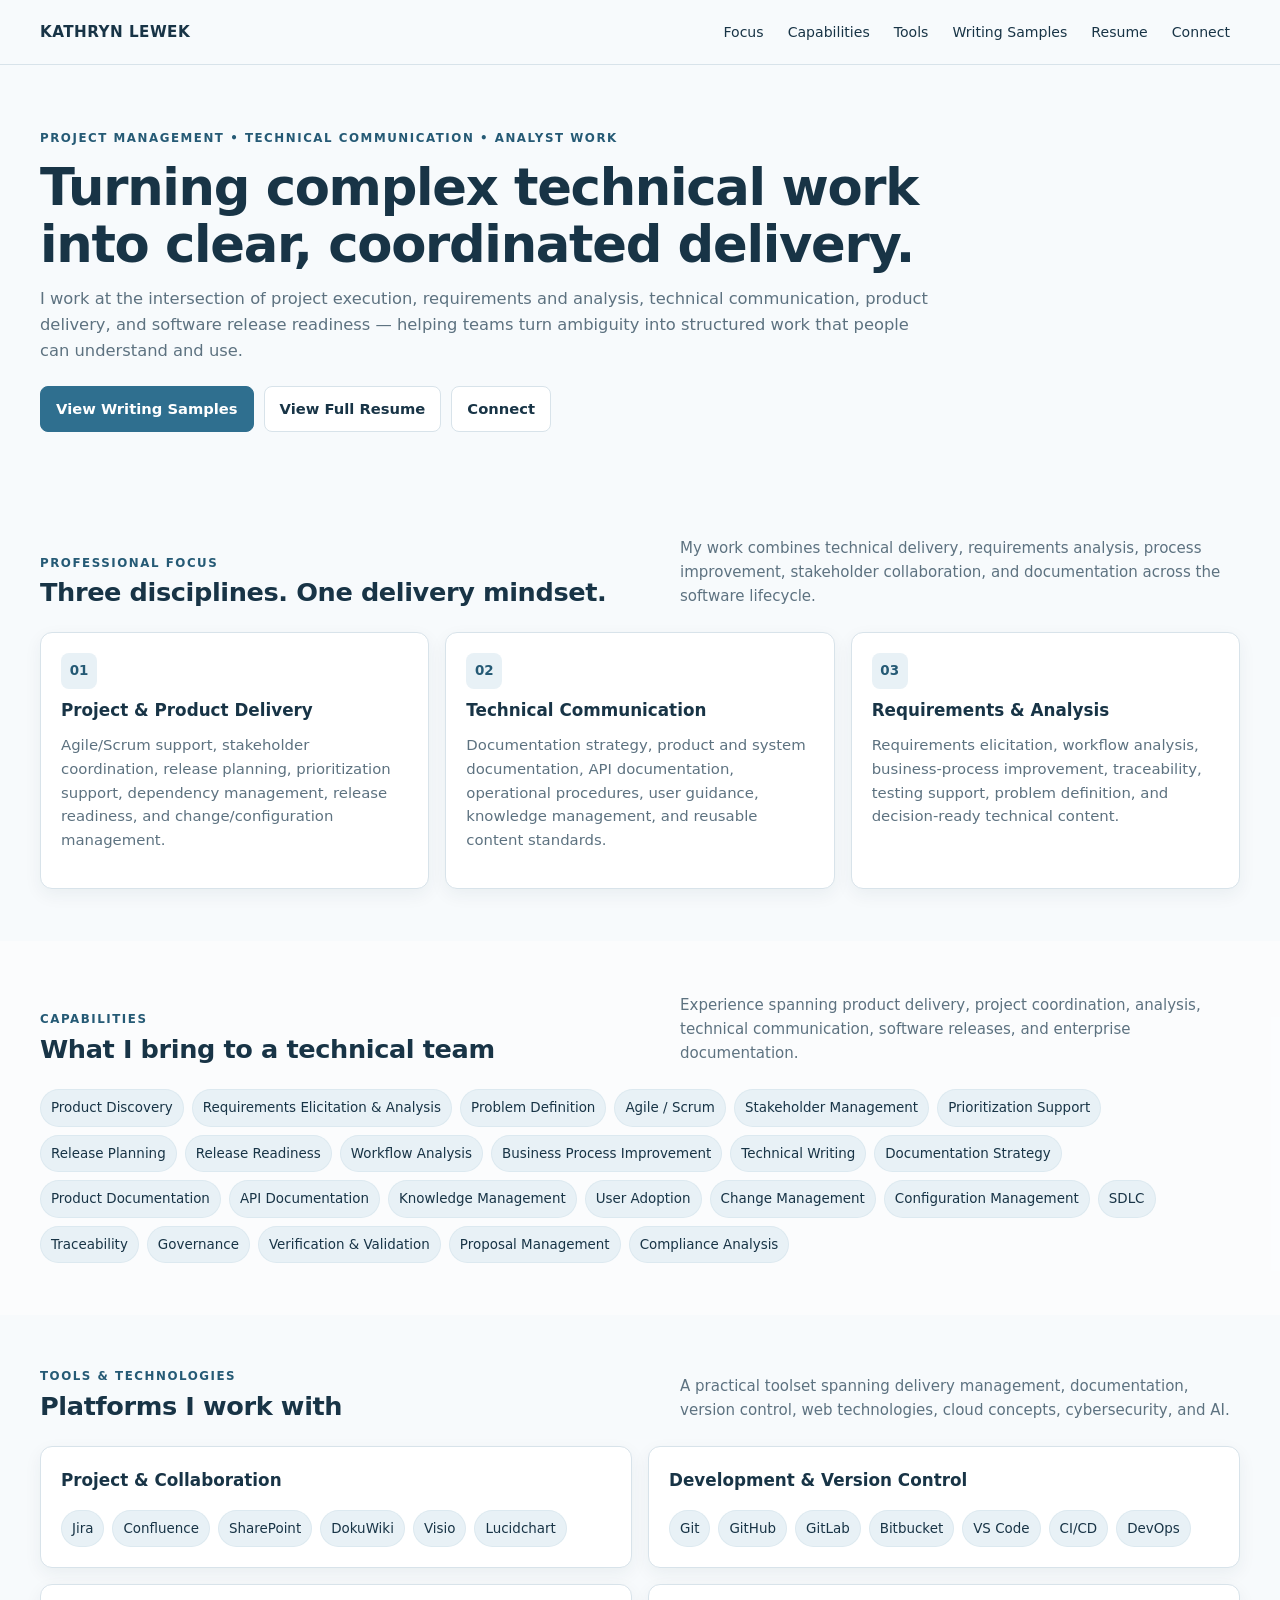
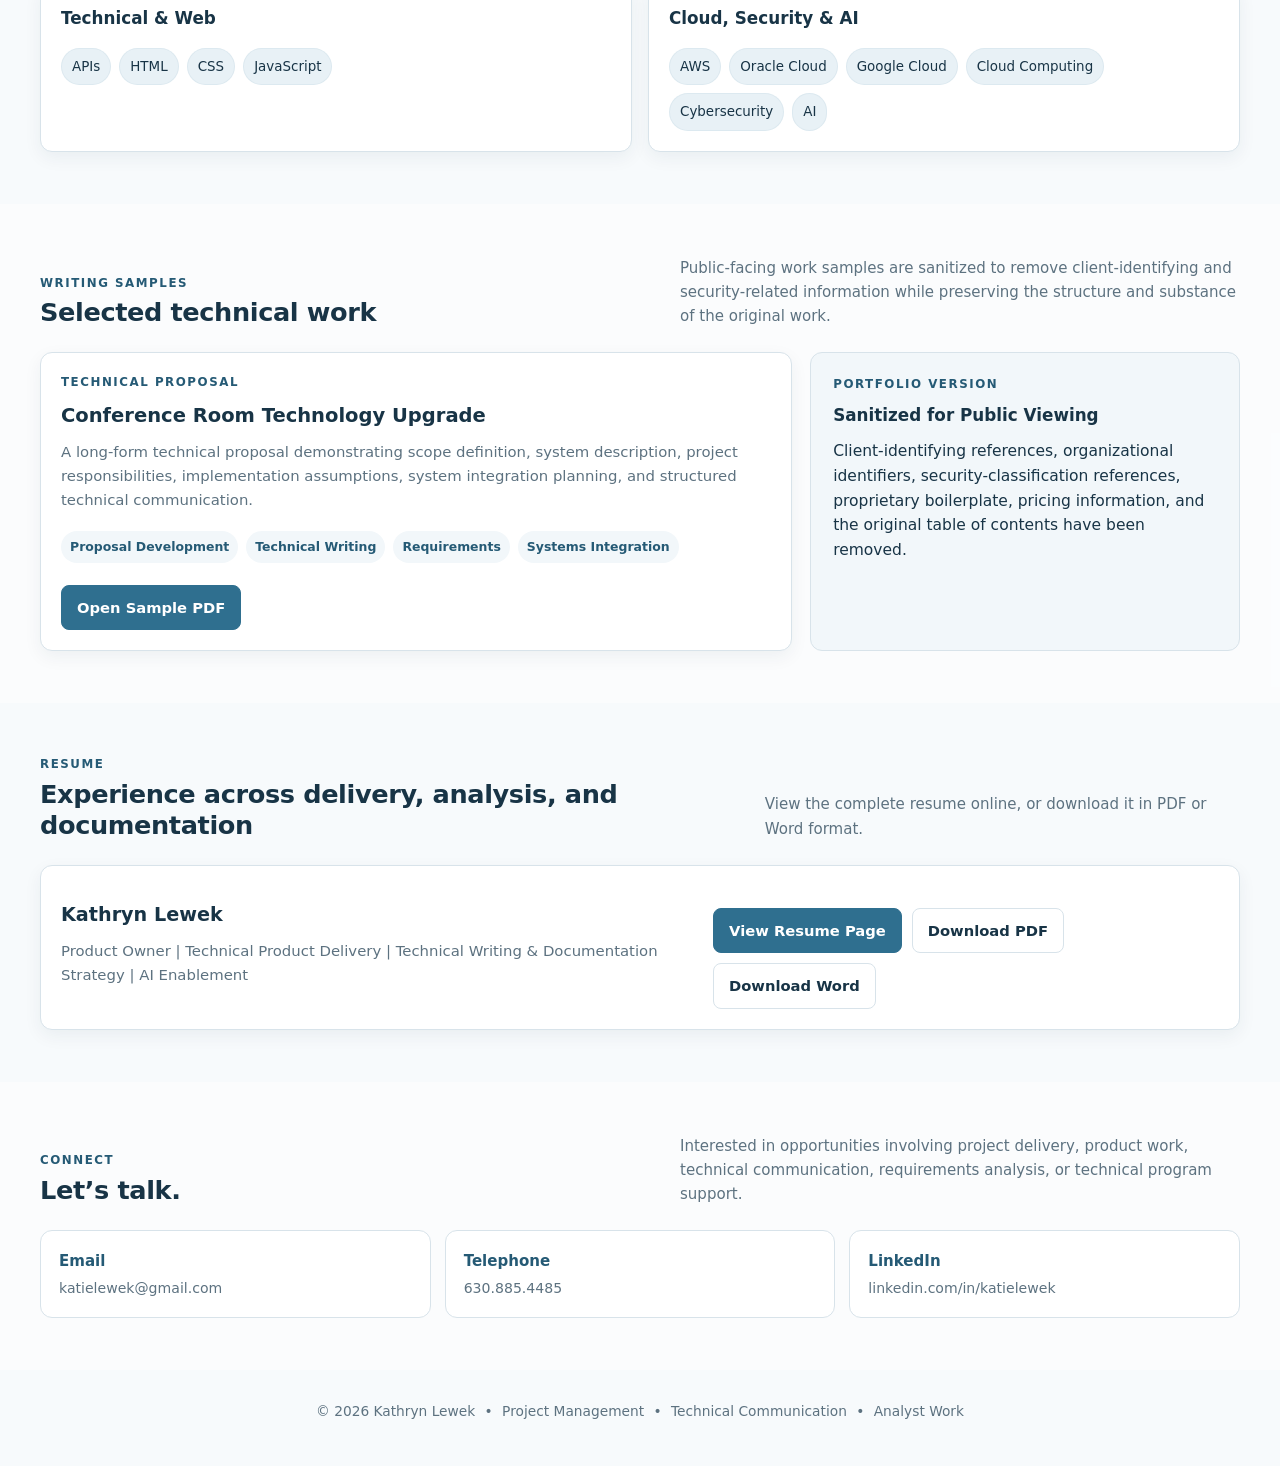
==== index.html @ 10374e80 "Update stylesheet link to include version query" ====
<!doctype html>
<html lang="en">

<head>
    <meta charset="utf-8">

    <meta name="viewport"
          content="width=device-width, initial-scale=1">

    <meta name="description"
          content="Kathryn Lewek portfolio - project management, technical communication, product delivery, and analyst work.">

    <title>Kathryn Lewek | Project Management + Technical Communication</title>

<link rel="stylesheet" href="styles.css?v=2">
</head>


<body>


<!-- =========================
     NAVIGATION
========================= -->

<nav class="nav">

    <div class="wrap navin">

        <a class="brand"
           href="index.html">
            KATHRYN LEWEK
        </a>


        <div class="links">

            <a href="#focus">
                Focus
            </a>

            <a href="#capabilities">
                Capabilities
            </a>

            <a href="#tools">
                Tools
            </a>

            <a href="#samples">
                Writing Samples
            </a>

            <a href="resume.html">
                Resume
            </a>

            <a href="#connect">
                Connect
            </a>

        </div>


        <a class="btn mobile"
           href="resume.html">
            Resume
        </a>

    </div>

</nav>



<!-- =========================
     HERO
========================= -->

<header class="hero">

    <div class="wrap">

        <div class="eyebrow">
            Project Management • Technical Communication • Analyst Work
        </div>


        <h1>
            Turning complex technical work into clear, coordinated delivery.
        </h1>


        <p class="lede">
            I work at the intersection of project execution,
            requirements and analysis, technical communication,
            product delivery, and software release readiness —
            helping teams turn ambiguity into structured work
            that people can understand and use.
        </p>


        <div class="actions">

            <a class="btn primary"
               href="#samples">
                View Writing Samples
            </a>

            <a class="btn"
               href="resume.html">
                View Full Resume
            </a>

            <a class="btn"
               href="#connect">
                Connect
            </a>

        </div>

    </div>

</header>



<main>


<!-- =========================
     PROFESSIONAL FOCUS
========================= -->

<section id="focus">

    <div class="wrap">

        <div class="sectionhead">

            <div>

                <div class="eyebrow">
                    Professional Focus
                </div>

                <h2>
                    Three disciplines. One delivery mindset.
                </h2>

            </div>


            <p>
                My work combines technical delivery,
                requirements analysis, process improvement,
                stakeholder collaboration, and documentation
                across the software lifecycle.
            </p>

        </div>



        <div class="grid3">


            <article class="card">

                <div class="card-icon">
                    01
                </div>

                <h3>
                    Project & Product Delivery
                </h3>

                <p>
                    Agile/Scrum support, stakeholder coordination,
                    release planning, prioritization support,
                    dependency management, release readiness,
                    and change/configuration management.
                </p>

            </article>



            <article class="card">

                <div class="card-icon">
                    02
                </div>

                <h3>
                    Technical Communication
                </h3>

                <p>
                    Documentation strategy, product and system
                    documentation, API documentation, operational
                    procedures, user guidance, knowledge management,
                    and reusable content standards.
                </p>

            </article>



            <article class="card">

                <div class="card-icon">
                    03
                </div>

                <h3>
                    Requirements & Analysis
                </h3>

                <p>
                    Requirements elicitation, workflow analysis,
                    business-process improvement, traceability,
                    testing support, problem definition,
                    and decision-ready technical content.
                </p>

            </article>


        </div>

    </div>

</section>



<!-- =========================
     CAPABILITIES
========================= -->

<section id="capabilities">

    <div class="wrap">

        <div class="sectionhead">

            <div>

                <div class="eyebrow">
                    Capabilities
                </div>

                <h2>
                    What I bring to a technical team
                </h2>

            </div>


            <p>
                Experience spanning product delivery,
                project coordination, analysis,
                technical communication, software releases,
                and enterprise documentation.
            </p>

        </div>



        <div class="pillbox">

            <span class="pill">
                Product Discovery
            </span>

            <span class="pill">
                Requirements Elicitation & Analysis
            </span>

            <span class="pill">
                Problem Definition
            </span>

            <span class="pill">
                Agile / Scrum
            </span>

            <span class="pill">
                Stakeholder Management
            </span>

            <span class="pill">
                Prioritization Support
            </span>

            <span class="pill">
                Release Planning
            </span>

            <span class="pill">
                Release Readiness
            </span>

            <span class="pill">
                Workflow Analysis
            </span>

            <span class="pill">
                Business Process Improvement
            </span>

            <span class="pill">
                Technical Writing
            </span>

            <span class="pill">
                Documentation Strategy
            </span>

            <span class="pill">
                Product Documentation
            </span>

            <span class="pill">
                API Documentation
            </span>

            <span class="pill">
                Knowledge Management
            </span>

            <span class="pill">
                User Adoption
            </span>

            <span class="pill">
                Change Management
            </span>

            <span class="pill">
                Configuration Management
            </span>

            <span class="pill">
                SDLC
            </span>

            <span class="pill">
                Traceability
            </span>

            <span class="pill">
                Governance
            </span>

            <span class="pill">
                Verification & Validation
            </span>

            <span class="pill">
                Proposal Management
            </span>

            <span class="pill">
                Compliance Analysis
            </span>

        </div>

    </div>

</section>



<!-- =========================
     TOOLS
========================= -->

<section id="tools">

    <div class="wrap">

        <div class="sectionhead">

            <div>

                <div class="eyebrow">
                    Tools & Technologies
                </div>

                <h2>
                    Platforms I work with
                </h2>

            </div>


            <p>
                A practical toolset spanning delivery management,
                documentation, version control, web technologies,
                cloud concepts, cybersecurity, and AI.
            </p>

        </div>



        <div class="tool-groups">


            <div class="tool-group card">

                <h3>
                    Project & Collaboration
                </h3>

                <div class="pillbox">

                    <span class="pill">Jira</span>
                    <span class="pill">Confluence</span>
                    <span class="pill">SharePoint</span>
                    <span class="pill">DokuWiki</span>
                    <span class="pill">Visio</span>
                    <span class="pill">Lucidchart</span>

                </div>

            </div>



            <div class="tool-group card">

                <h3>
                    Development & Version Control
                </h3>

                <div class="pillbox">

                    <span class="pill">Git</span>
                    <span class="pill">GitHub</span>
                    <span class="pill">GitLab</span>
                    <span class="pill">Bitbucket</span>
                    <span class="pill">VS Code</span>
                    <span class="pill">CI/CD</span>
                    <span class="pill">DevOps</span>

                </div>

            </div>



            <div class="tool-group card">

                <h3>
                    Technical & Web
                </h3>

                <div class="pillbox">

                    <span class="pill">APIs</span>
                    <span class="pill">HTML</span>
                    <span class="pill">CSS</span>
                    <span class="pill">JavaScript</span>

                </div>

            </div>



            <div class="tool-group card">

                <h3>
                    Cloud, Security & AI
                </h3>

                <div class="pillbox">

                    <span class="pill">AWS</span>
                    <span class="pill">Oracle Cloud</span>
                    <span class="pill">Google Cloud</span>
                    <span class="pill">Cloud Computing</span>
                    <span class="pill">Cybersecurity</span>
                    <span class="pill">AI</span>

                </div>

            </div>


        </div>

    </div>

</section>



<!-- =========================
     WRITING SAMPLES
========================= -->

<section id="samples">

    <div class="wrap">

        <div class="sectionhead">

            <div>

                <div class="eyebrow">
                    Writing Samples
                </div>

                <h2>
                    Selected technical work
                </h2>

            </div>


            <p>
                Public-facing work samples are sanitized to remove
                client-identifying and security-related information
                while preserving the structure and substance
                of the original work.
            </p>

        </div>



        <div class="sample">


            <article class="card sample-card">

                <div class="eyebrow">
                    Technical Proposal
                </div>


                <h3>
                    Conference Room Technology Upgrade
                </h3>


                <p>
                    A long-form technical proposal demonstrating
                    scope definition, system description,
                    project responsibilities, implementation assumptions,
                    system integration planning,
                    and structured technical communication.
                </p>


                <div class="sample-tags">

                    <span>
                        Proposal Development
                    </span>

                    <span>
                        Technical Writing
                    </span>

                    <span>
                        Requirements
                    </span>

                    <span>
                        Systems Integration
                    </span>

                </div>


                <div class="actions">

                    <a class="btn primary"
                       href="downloads/Sanitized_Technical_Proposal_Writing_Sample.pdf"
                       target="_blank"
                       rel="noopener">

                        Open Sample PDF

                    </a>

                </div>

            </article>



            <aside class="meta">

                <div class="eyebrow">
                    Portfolio Version
                </div>


                <h3>
                    Sanitized for Public Viewing
                </h3>


                <p>
                    Client-identifying references,
                    organizational identifiers,
                    security-classification references,
                    proprietary boilerplate,
                    pricing information,
                    and the original table of contents
                    have been removed.
                </p>

            </aside>


        </div>

    </div>

</section>



<!-- =========================
     RESUME
========================= -->

<section id="resume">

    <div class="wrap">

        <div class="sectionhead">

            <div>

                <div class="eyebrow">
                    Resume
                </div>

                <h2>
                    Experience across delivery,
                    analysis, and documentation
                </h2>

            </div>


            <p>
                View the complete resume online,
                or download it in PDF or Word format.
            </p>

        </div>



        <div class="card resume-card">

            <div>

                <h3>
                    Kathryn Lewek
                </h3>


                <p class="resume-title">
                    Product Owner |
                    Technical Product Delivery |
                    Technical Writing & Documentation Strategy |
                    AI Enablement
                </p>

            </div>


            <div class="actions">

                <a class="btn primary"
                   href="resume.html">
                    View Resume Page
                </a>


                <a class="btn"
                   href="downloads/Kathryn_Lewek_Resume.pdf"
                   download>
                    Download PDF
                </a>


                <a class="btn"
                   href="downloads/Kathryn_Lewek_Resume.docx"
                   download>
                    Download Word
                </a>

            </div>

        </div>

    </div>

</section>



<!-- =========================
     CONNECT
========================= -->

<section id="connect">

    <div class="wrap">

        <div class="sectionhead">

            <div>

                <div class="eyebrow">
                    Connect
                </div>

                <h2>
                    Let’s talk.
                </h2>

            </div>


            <p>
                Interested in opportunities involving
                project delivery, product work,
                technical communication,
                requirements analysis,
                or technical program support.
            </p>

        </div>



        <div class="contactgrid">


            <a class="contact"
               href="mailto:katielewek@gmail.com">

                <strong>
                    Email
                </strong>

                <span>
                    katielewek@gmail.com
                </span>

            </a>



            <a class="contact"
               href="tel:+16308854485">

                <strong>
                    Telephone
                </strong>

                <span>
                    630.885.4485
                </span>

            </a>



            <a class="contact"
               href="https://www.linkedin.com/in/katielewek"
               target="_blank"
               rel="noopener">

                <strong>
                    LinkedIn
                </strong>

                <span>
                    linkedin.com/in/katielewek
                </span>

            </a>


        </div>

    </div>

</section>


</main>



<!-- =========================
     FOOTER
========================= -->

<footer class="footer">

    <div class="wrap">

        © 2026 Kathryn Lewek
        <span class="footer-dot">•</span>
        Project Management
        <span class="footer-dot">•</span>
        Technical Communication
        <span class="footer-dot">•</span>
        Analyst Work

    </div>

</footer>


</body>
</html>
---- styles.css ----
:root {
    --ink: #183446;
    --muted: #5d7280;
    --paper: #f6f9fb;
    --card: #ffffff;

    --blue: #2f6f8f;
    --blue-dark: #255a75;
    --blue-light: #e8f1f6;
    --blue-soft: #f2f7fa;

    --line: #d8e3ea;
    --shadow: 0 6px 18px rgba(17, 47, 65, 0.06);
}

* {
    box-sizing: border-box;
}

html {
    scroll-behavior: smooth;
}

body {
    margin: 0;
    font-family:
        Inter,
        ui-sans-serif,
        system-ui,
        -apple-system,
        BlinkMacSystemFont,
        "Segoe UI",
        sans-serif;
    color: var(--ink);
    background: #f7fafc;
    line-height: 1.6;
    font-size: 0.97rem;
}

a {
    color: var(--blue);
}

p {
    margin-top: 0;
}

.wrap {
    width: min(1200px, calc(100% - 48px));
    margin: 0 auto;
}



/* NAV */

.nav {
    position: sticky;
    top: 0;
    z-index: 20;
    background: rgba(247, 250, 252, 0.96);
    backdrop-filter: blur(10px);
    border-bottom: 1px solid var(--line);
}

.navin {
    display: flex;
    align-items: center;
    justify-content: space-between;
    min-height: 64px;
    gap: 20px;
}

.brand {
    font-weight: 800;
    text-decoration: none;
    color: var(--ink);
    letter-spacing: 0.03em;
    font-size: 0.95rem;
}

.links {
    display: flex;
    align-items: center;
    gap: 4px;
    flex-wrap: wrap;
}

.links a {
    padding: 7px 10px;
    text-decoration: none;
    color: var(--ink);
    border-radius: 8px;
    font-size: 0.88rem;
    transition: background 0.2s ease, color 0.2s ease;
}

.links a:hover {
    background: var(--blue-light);
    color: var(--blue-dark);
}



/* HERO */

.hero {
    position: relative;
    overflow: hidden;
    padding: 64px 0 52px;
    background: #f7fafc;
}

.hero::before,
.hero::after {
    content: none;
}

.eyebrow {
    font-size: 0.74rem;
    text-transform: uppercase;
    letter-spacing: 0.13em;
    font-weight: 800;
    color: var(--blue-dark);
}

h1 {
    font-size: clamp(2.1rem, 4vw, 3.4rem);
    line-height: 1.1;
    letter-spacing: -0.025em;
    margin: 0.22em 0 0.28em;
    max-width: 1000px;
}

.lede {
    font-size: 1.02rem;
    max-width: 900px;
    color: var(--muted);
}



/* BUTTONS */

.actions {
    display: flex;
    gap: 10px;
    flex-wrap: wrap;
    margin-top: 22px;
}

.btn {
    display: inline-flex;
    align-items: center;
    justify-content: center;
    gap: 8px;
    padding: 10px 15px;
    border-radius: 8px;
    text-decoration: none;
    font-weight: 700;
    border: 1px solid var(--line);
    background: var(--card);
    color: var(--ink);
    font-size: 0.92rem;
    transition: transform 0.2s ease, box-shadow 0.2s ease, background 0.2s ease;
}

.btn.primary {
    background: var(--blue);
    color: white;
    border-color: var(--blue);
}

.btn.primary:hover {
    background: var(--blue-dark);
}

.btn:hover {
    transform: translateY(-1px);
    box-shadow: var(--shadow);
}



/* SECTIONS */

section {
    padding: 52px 0;
}

section:nth-of-type(even) {
    background: rgba(255, 255, 255, 0.55);
}

.sectionhead {
    display: flex;
    justify-content: space-between;
    align-items: flex-end;
    gap: 28px;
    margin-bottom: 24px;
}

.sectionhead h2 {
    font-size: clamp(1.45rem, 2vw, 1.95rem);
    line-height: 1.2;
    letter-spacing: -0.015em;
    margin: 5px 0 0;
}

.sectionhead p {
    margin: 0;
    color: var(--muted);
    max-width: 560px;
    font-size: 0.94rem;
}



/* CARDS */

.grid3 {
    display: grid;
    grid-template-columns: repeat(3, 1fr);
    gap: 16px;
}

.card {
    background: var(--card);
    border: 1px solid var(--line);
    border-radius: 12px;
    padding: 20px;
    box-shadow: var(--shadow);
}

.card h3 {
    margin: 8px 0 10px;
    font-size: 1.05rem;
}

.card p {
    color: var(--muted);
    font-size: 0.93rem;
}

.card-icon {
    width: 36px;
    height: 36px;
    display: flex;
    align-items: center;
    justify-content: center;
    border-radius: 8px;
    background: var(--blue-light);
    color: var(--blue-dark);
    font-weight: 800;
    font-size: 0.84rem;
}



/* PILLS */

.pillbox {
    display: flex;
    flex-wrap: wrap;
    gap: 8px;
}

.pill {
    padding: 7px 10px;
    border-radius: 999px;
    background: var(--blue-light);
    color: var(--ink);
    font-size: 0.84rem;
    border: 1px solid rgba(47, 111, 143, 0.06);
}



/* TOOL GROUPS */

.tool-groups {
    display: grid;
    grid-template-columns: repeat(2, 1fr);
    gap: 16px;
}

.tool-group h3 {
    margin-top: 0;
    margin-bottom: 16px;
}



/* WRITING SAMPLE */

.sample {
    display: grid;
    grid-template-columns: 1.4fr 0.8fr;
    gap: 18px;
    align-items: stretch;
}

.sample-card h3 {
    font-size: 1.22rem;
}

.sample-tags {
    display: flex;
    flex-wrap: wrap;
    gap: 8px;
    margin-top: 18px;
}

.sample-tags span {
    font-size: 0.78rem;
    font-weight: 700;
    padding: 6px 9px;
    border-radius: 999px;
    background: var(--blue-soft);
    color: var(--blue-dark);
}

.meta {
    background: var(--blue-soft);
    border: 1px solid var(--line);
    border-radius: 12px;
    padding: 22px;
}

.meta h3 {
    margin: 8px 0 10px;
    font-size: 1.05rem;
}



/* RESUME HOME SECTION */

.resume-card {
    display: flex;
    justify-content: space-between;
    align-items: center;
    gap: 24px;
}

.resume-card h3 {
    font-size: 1.2rem;
}

.resume-title {
    max-width: 650px;
    font-size: 0.93rem;
}



/* CONTACT */

.contactgrid {
    display: grid;
    grid-template-columns: repeat(3, 1fr);
    gap: 14px;
}

.contact {
    display: block;
    text-decoration: none;
    color: var(--ink);
    background: white;
    border: 1px solid var(--line);
    border-radius: 12px;
    padding: 18px;
    transition: transform 0.2s ease, box-shadow 0.2s ease, border 0.2s ease;
}

.contact:hover {
    transform: translateY(-1px);
    box-shadow: var(--shadow);
    border-color: #c8d8e2;
}

.contact strong {
    display: block;
    color: var(--blue-dark);
    margin-bottom: 4px;
    font-size: 0.94rem;
}

.contact span {
    display: block;
    color: var(--muted);
    font-size: 0.88rem;
}



/* RESUME PAGE */

.resume-page {
    padding: 52px 0;
}

.resume-preview {
    max-width: 920px;
    margin: auto;
    background: white;
    border: 1px solid var(--line);
    border-radius: 14px;
    padding: clamp(24px, 4vw, 42px);
    box-shadow: var(--shadow);
}

.resume-header {
    display: flex;
    justify-content: space-between;
    align-items: flex-start;
    gap: 28px;
    flex-wrap: wrap;
    padding-bottom: 22px;
    border-bottom: 1px solid var(--line);
}

.resume-name {
    font-size: clamp(2rem, 4vw, 2.8rem);
    margin: 0.12em 0;
}

.resume-headline {
    max-width: 700px;
    font-size: 0.94rem;
}

.resume-preview h2 {
    font-size: 1.2rem;
    color: var(--blue-dark);
    margin-top: 32px;
    padding-bottom: 7px;
    border-bottom: 2px solid var(--blue-light);
}

.role {
    padding: 18px 0;
    border-bottom: 1px solid var(--line);
}

.role:last-of-type {
    border-bottom: 0;
}

.role strong {
    display: block;
}

.role ul {
    margin: 10px 0 0;
    padding-left: 20px;
}

.role li {
    margin: 6px 0;
    font-size: 0.93rem;
}

.small {
    font-size: 0.88rem;
    color: var(--muted);
}

.topline {
    display: flex;
    justify-content: space-between;
    align-items: flex-start;
    gap: 18px;
}

.downloads {
    display: flex;
    gap: 9px;
    flex-wrap: wrap;
}

.resume-grid {
    display: grid;
    grid-template-columns: repeat(2, 1fr);
    gap: 14px;
}

.resume-item {
    background: var(--blue-soft);
    border-radius: 10px;
    padding: 14px;
}

.resume-item strong {
    display: block;
}

.resume-item span {
    color: var(--muted);
}

.education-item {
    display: flex;
    justify-content: space-between;
    gap: 18px;
}

.education-item strong {
    display: block;
}

.resume-bottom {
    display: flex;
    gap: 9px;
    flex-wrap: wrap;
    padding-top: 26px;
    margin-top: 30px;
    border-top: 1px solid var(--line);
}



/* FOOTER */

.footer {
    padding: 30px 0 44px;
    color: var(--muted);
    font-size: 0.86rem;
    text-align: center;
}

.footer-dot {
    padding: 0 5px;
}



/* MOBILE */

.mobile {
    display: none;
}

@media (max-width: 900px) {
    .grid3 {
        grid-template-columns: 1fr;
    }

    .tool-groups {
        grid-template-columns: 1fr;
    }

    .contactgrid {
        grid-template-columns: 1fr;
    }

    .sample {
        grid-template-columns: 1fr;
    }

    .resume-card {
        flex-direction: column;
        align-items: flex-start;
    }

    .resume-grid {
        grid-template-columns: 1fr;
    }
}

@media (max-width: 820px) {
    .links {
        display: none;
    }

    .mobile {
        display: inline-flex;
    }

    .hero {
        padding-top: 54px;
    }

    .sectionhead {
        align-items: flex-start;
        flex-direction: column;
    }

    .wrap {
        width: min(calc(100% - 28px), 1200px);
    }

    .topline {
        flex-direction: column;
        gap: 6px;
    }

    .education-item {
        flex-direction: column;
        gap: 3px;
    }
}

@media (max-width: 520px) {
    h1 {
        font-size: 2rem;
    }

    .hero {
        padding: 44px 0;
    }

    section {
        padding: 42px 0;
    }

    .card {
        padding: 18px;
    }

    .resume-preview {
        padding: 20px;
    }

    .btn {
        width: 100%;
    }

    .actions,
    .downloads,
    .resume-bottom {
        width: 100%;
    }
}
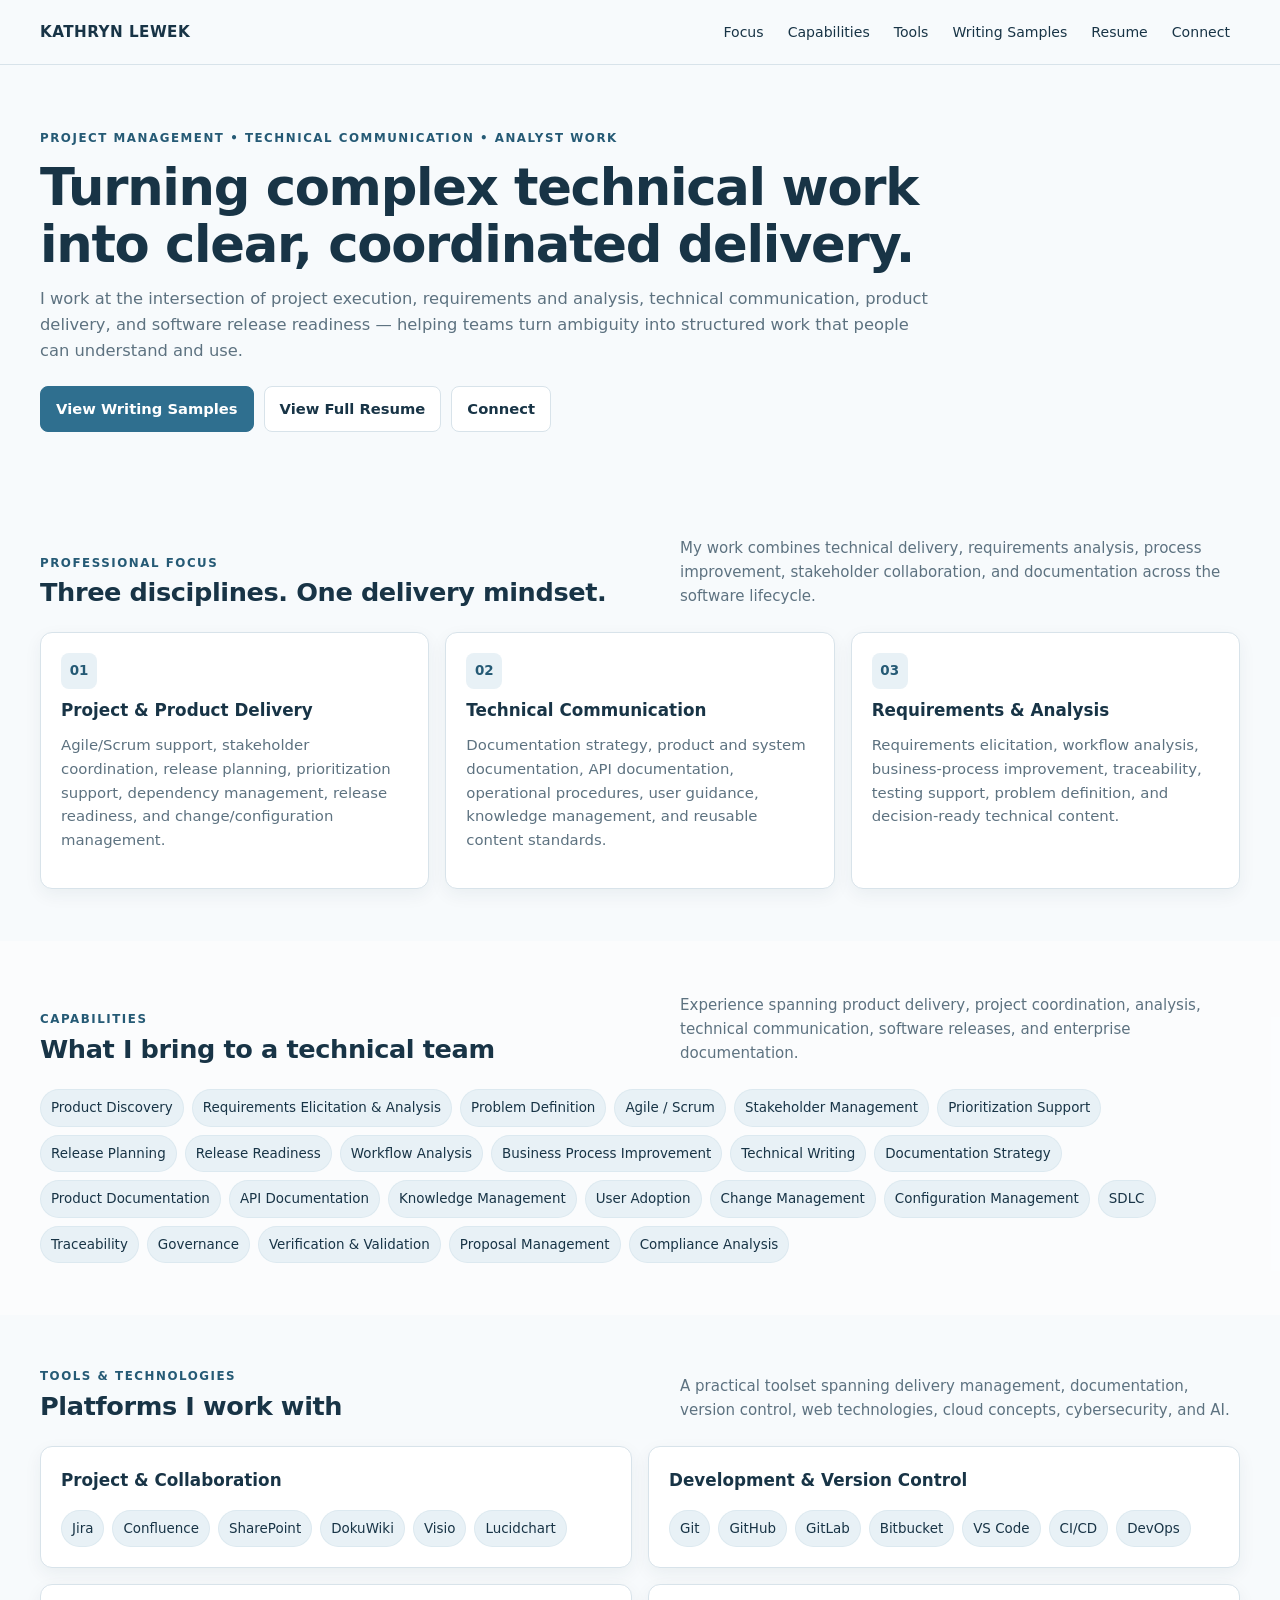
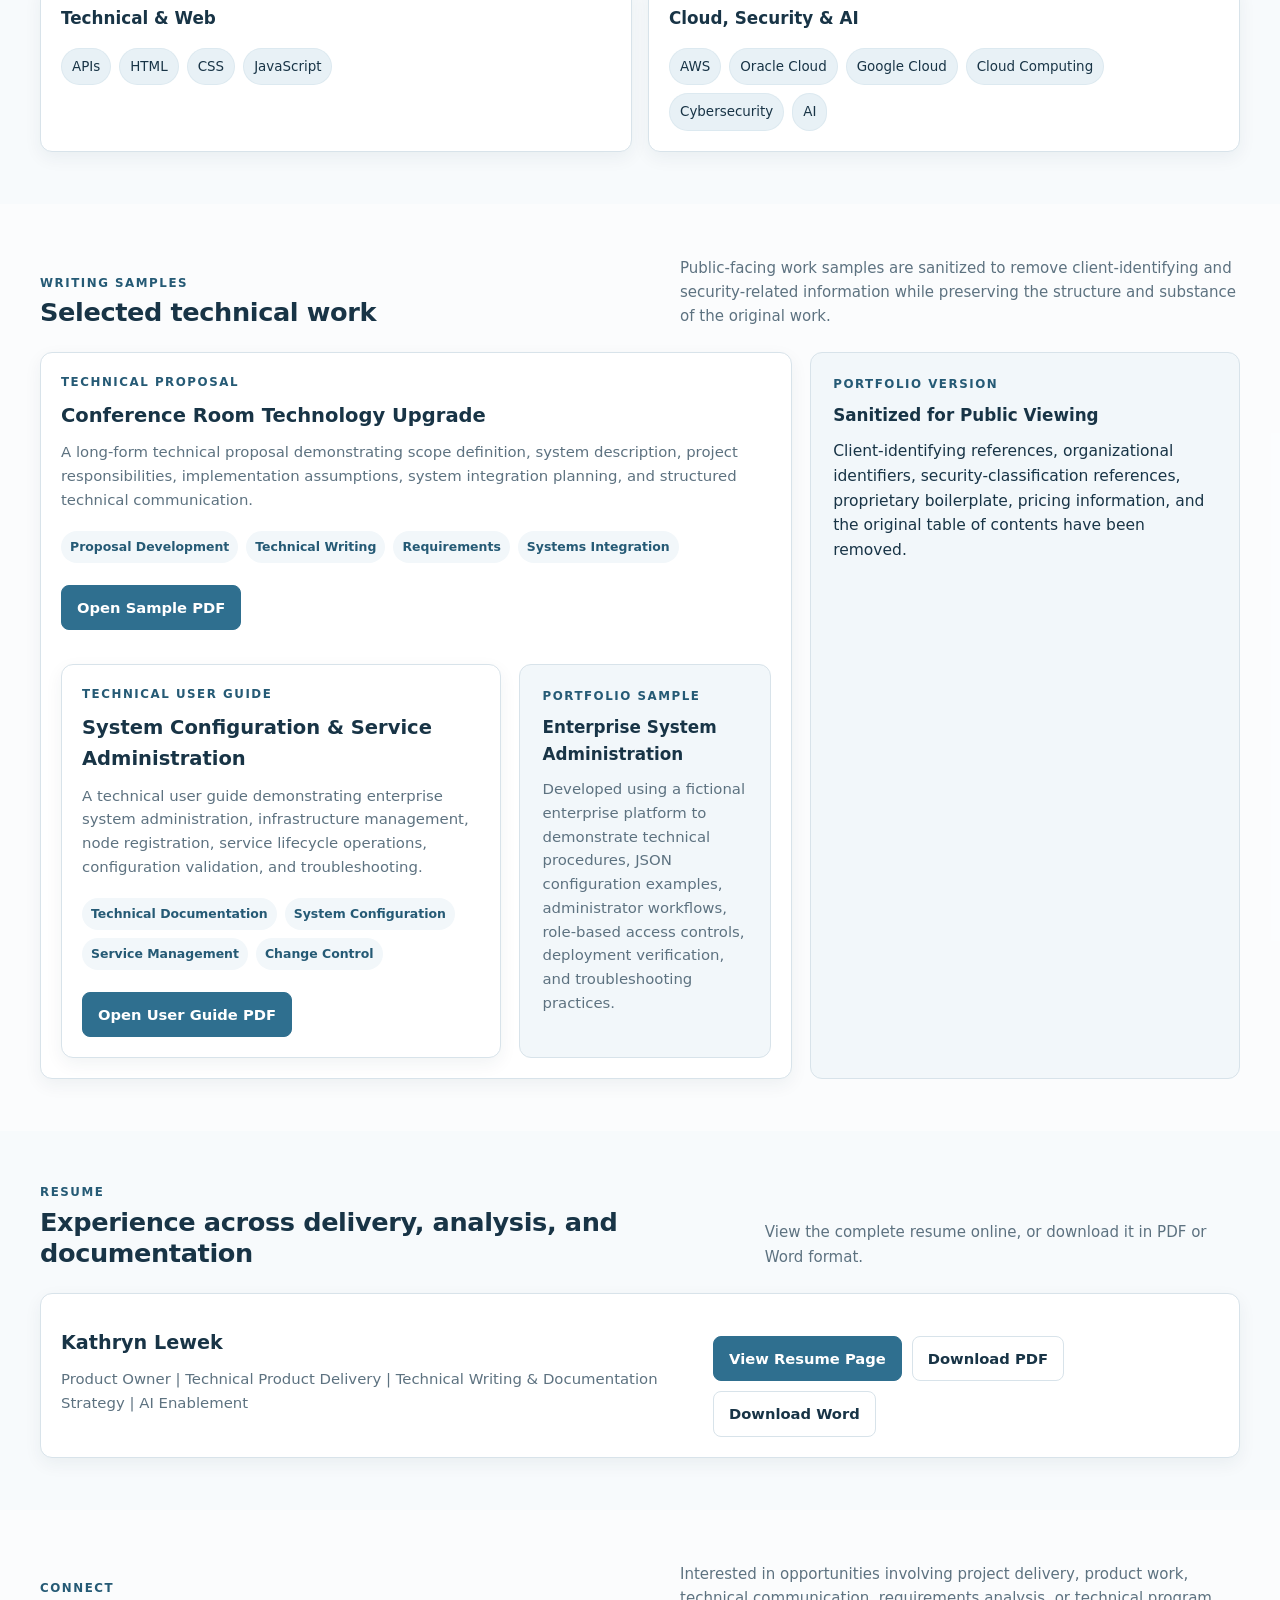
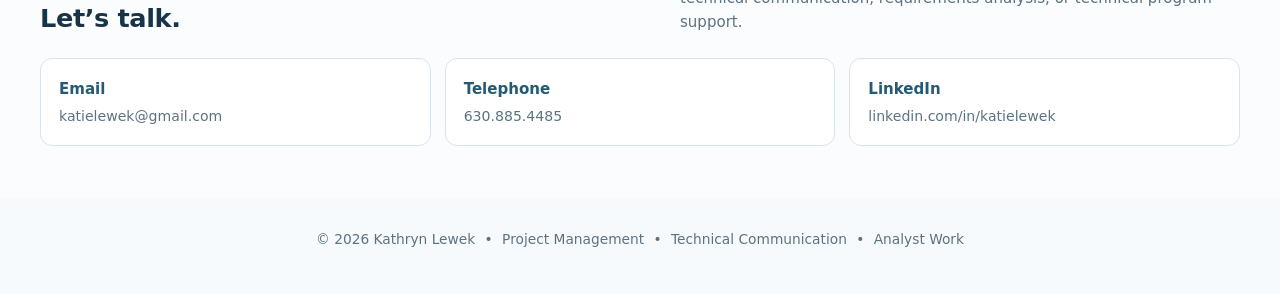
==== commit bbce18db: "Add technical user guide and portfolio sample sections Added a technical user guide section with det" ====
--- a/index.html
+++ b/index.html
@@ -583,15 +583,76 @@
                 <div class="actions">
 
                     <a class="btn primary"
-                       href="downloads/Sanitized_Technical_Proposal_Writing_Sample.pdf"
-                       target="_blank"
-                       rel="noopener">
-
-                        Open Sample PDF
-
-                    </a>
-
-                </div>
+   href="downloads/Technical_Proposal_Writing_Sample.pdf"
+   target="_blank"
+   rel="noopener">
+    Open Sample PDF
+</a>
+
+                
+<!-- SYSTEM CONFIGURATION USER GUIDE -->
+
+<div class="sample" style="margin-top: 24px;">
+
+    <article class="card sample-card">
+
+        <div class="eyebrow">
+            Technical User Guide
+        </div>
+
+        <h3>
+            System Configuration &amp; Service Administration
+        </h3>
+
+        <p>
+            A technical user guide demonstrating enterprise
+            system administration, infrastructure management,
+            node registration, service lifecycle operations,
+            configuration validation, and troubleshooting.
+        </p>
+
+        <div class="sample-tags">
+            <span>Technical Documentation</span>
+            <span>System Configuration</span>
+            <span>Service Management</span>
+            <span>Change Control</span>
+        </div>
+
+        <div class="actions">
+
+            <a class="btn primary"
+               href="downloads/System_Configuration_Technical_User_Guide.pdf"
+               target="_blank"
+               rel="noopener">
+                Open User Guide PDF
+            </a>
+
+        </div>
+
+    </article>
+
+    <aside class="meta">
+
+        <div class="eyebrow">
+            Portfolio Sample
+        </div>
+
+        <h3>
+            Enterprise System Administration
+        </h3>
+
+        <p>
+            Developed using a fictional enterprise platform
+            to demonstrate technical procedures, JSON
+            configuration examples, administrator workflows,
+            role-based access controls, deployment
+            verification, and troubleshooting practices.
+        </p>
+
+    </aside>
+
+</div>
+</div>
 
             </article>
 
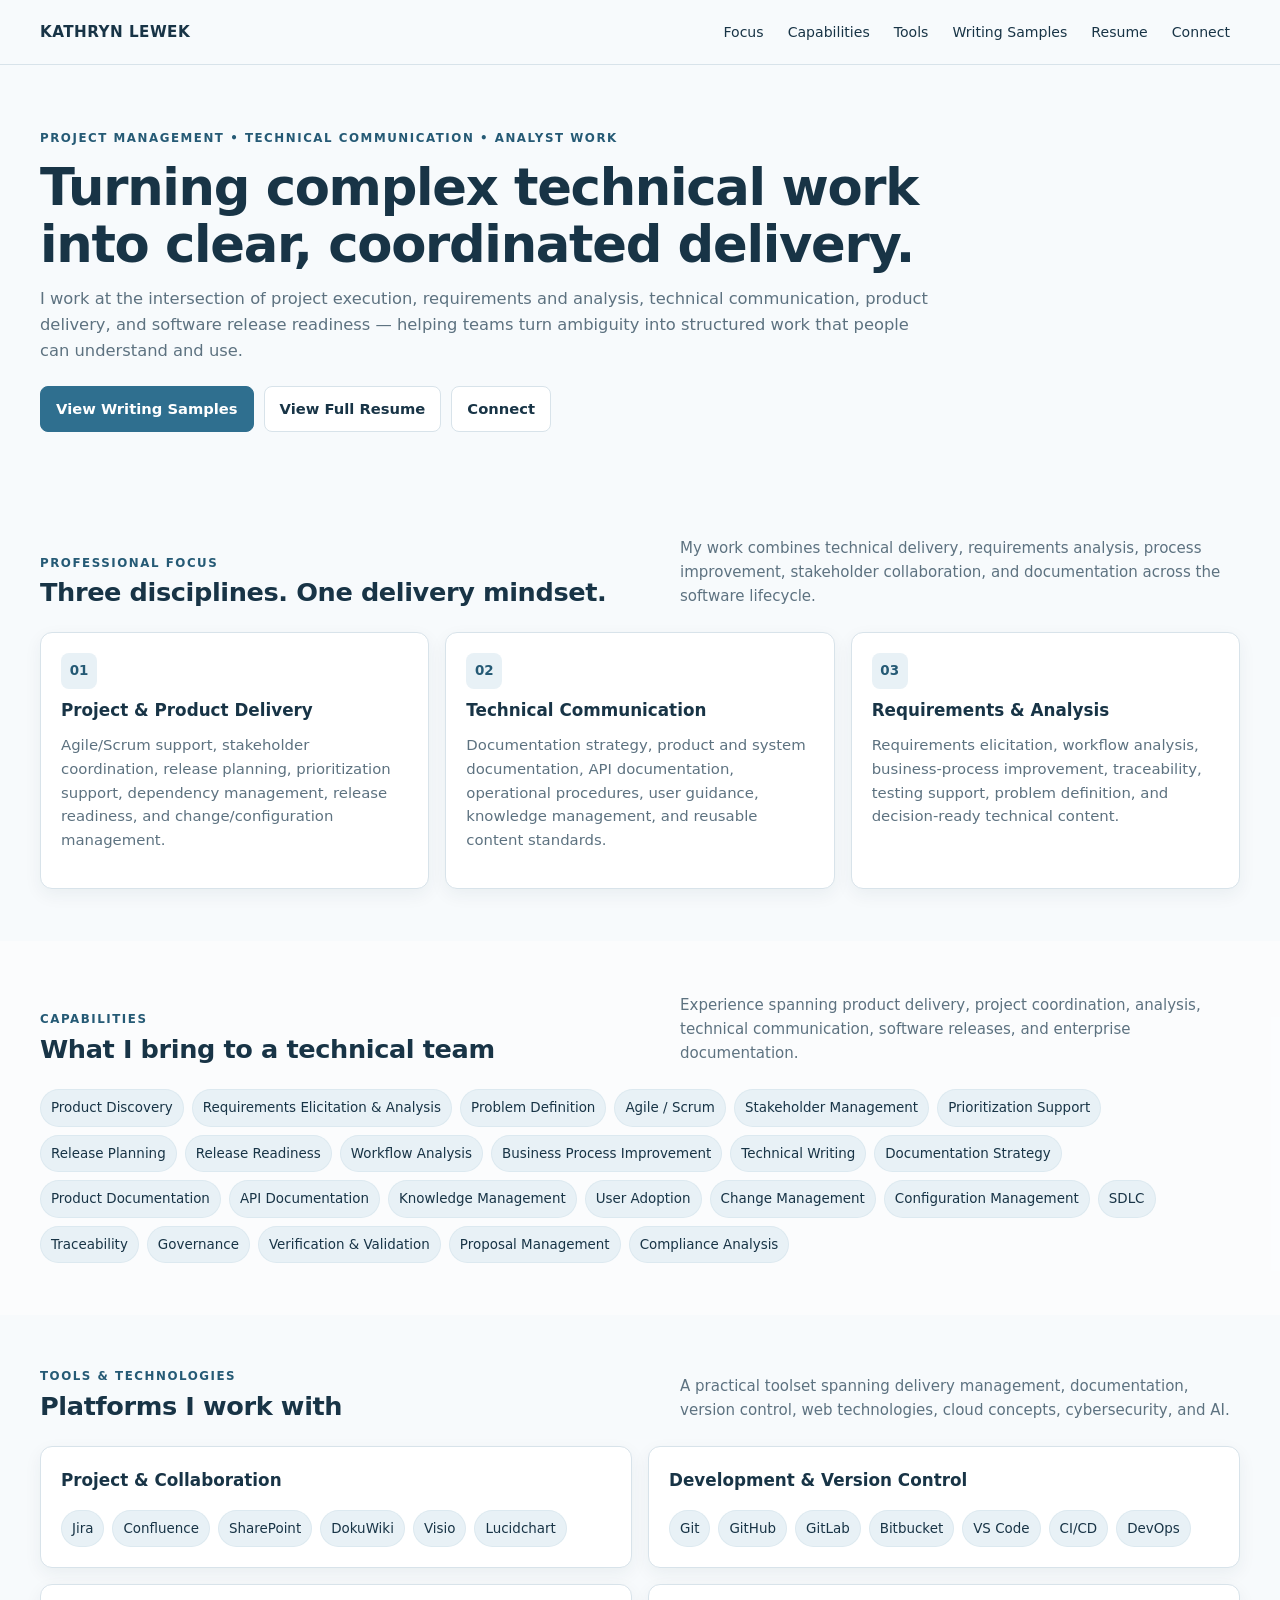
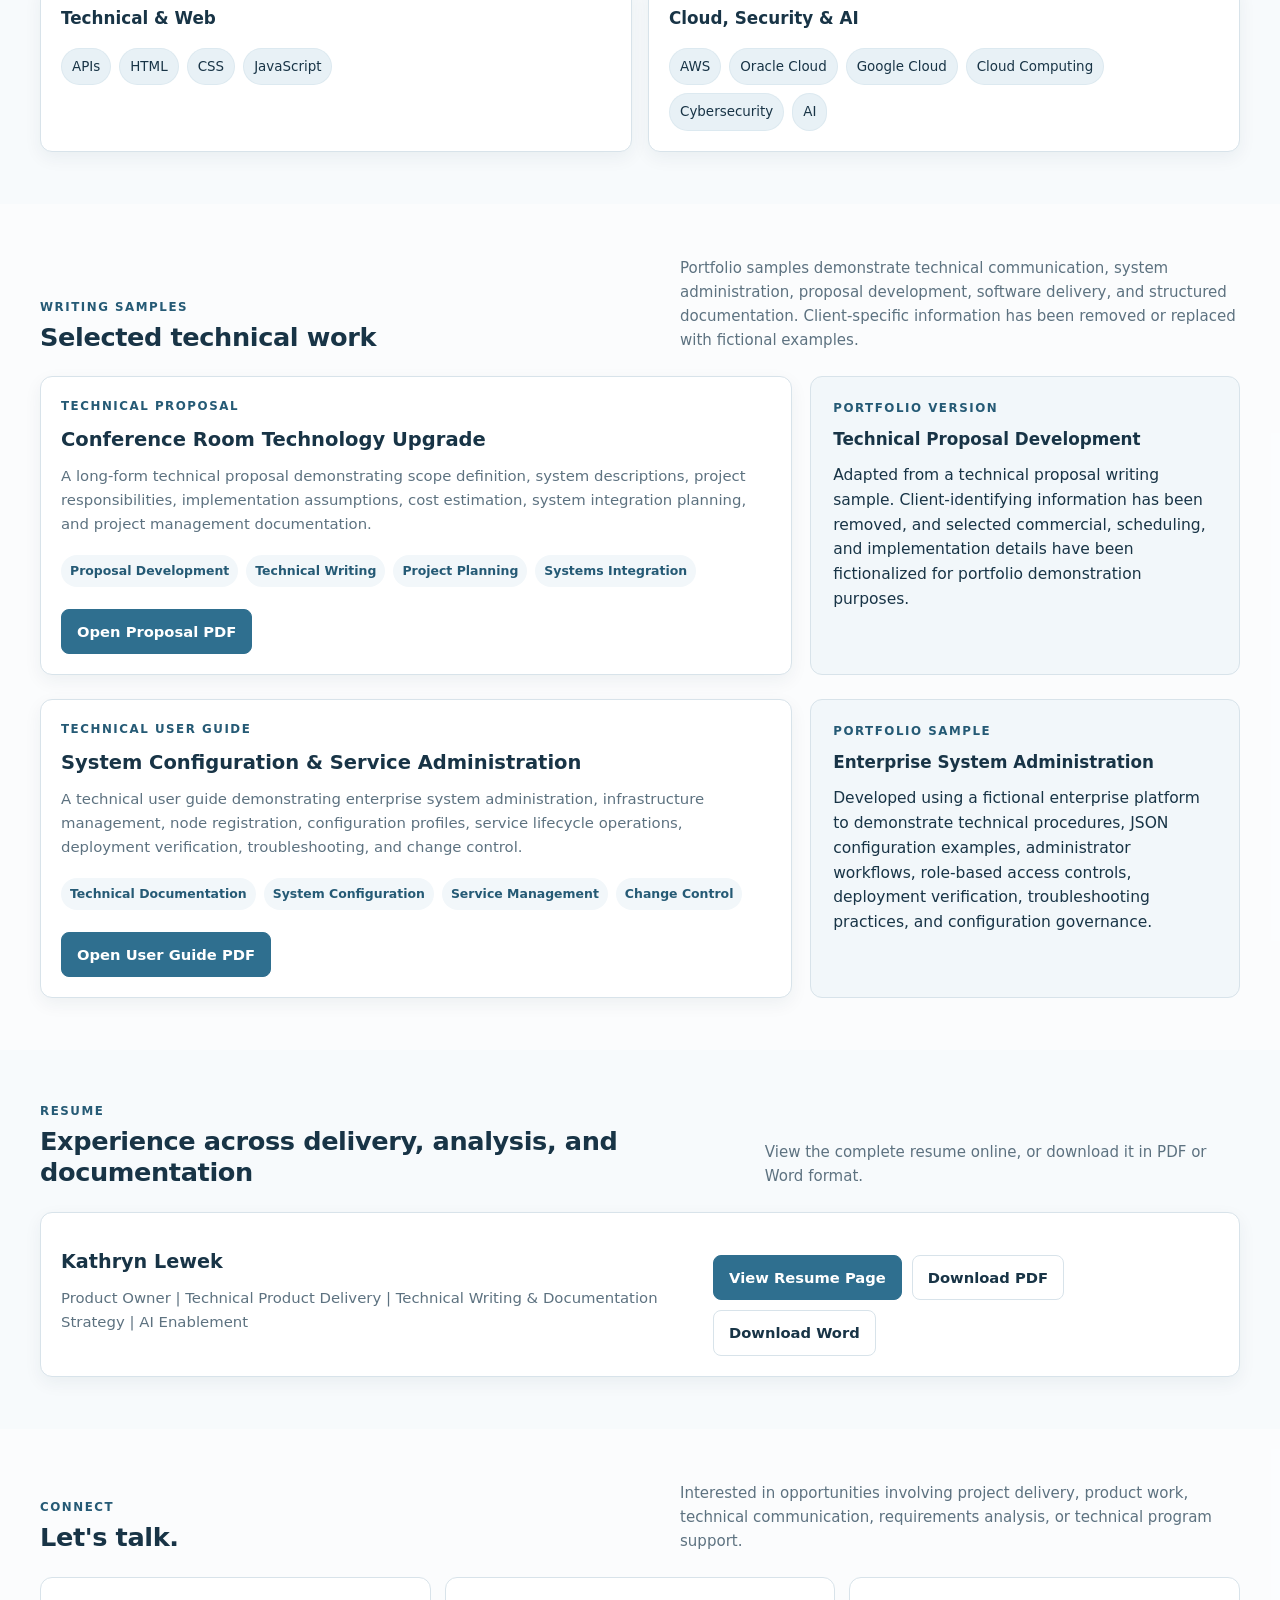
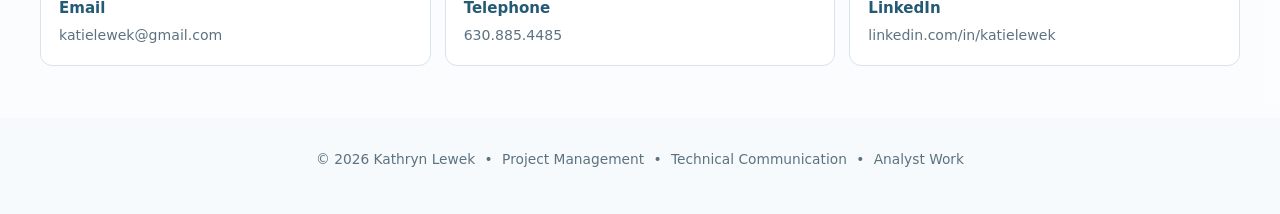
==== commit facd0dcb: "Update HTML structure and content formatting" ====
--- a/index.html
+++ b/index.html
@@ -1,95 +1,64 @@
+
 <!doctype html>
 <html lang="en">
 
 <head>
     <meta charset="utf-8">
-
     <meta name="viewport"
           content="width=device-width, initial-scale=1">
 
     <meta name="description"
           content="Kathryn Lewek portfolio - project management, technical communication, product delivery, and analyst work.">
 
-    <title>Kathryn Lewek | Project Management + Technical Communication</title>
-
-<link rel="stylesheet" href="styles.css?v=2">
+    <title>Kathryn Lewek | Project Management & Technical Communication</title>
+
+    <link rel="stylesheet" href="styles.css?v=3">
 </head>
 
-
 <body>
 
-
 <!-- =========================
      NAVIGATION
 ========================= -->
 
 <nav class="nav">
-
     <div class="wrap navin">
 
-        <a class="brand"
-           href="index.html">
+        <a class="brand" href="index.html">
             KATHRYN LEWEK
         </a>
 
-
         <div class="links">
-
-            <a href="#focus">
-                Focus
-            </a>
-
-            <a href="#capabilities">
-                Capabilities
-            </a>
-
-            <a href="#tools">
-                Tools
-            </a>
-
-            <a href="#samples">
-                Writing Samples
-            </a>
-
-            <a href="resume.html">
-                Resume
-            </a>
-
-            <a href="#connect">
-                Connect
-            </a>
-
-        </div>
-
-
-        <a class="btn mobile"
-           href="resume.html">
+            <a href="#focus">Focus</a>
+            <a href="#capabilities">Capabilities</a>
+            <a href="#tools">Tools</a>
+            <a href="#samples">Writing Samples</a>
+            <a href="resume.html">Resume</a>
+            <a href="#connect">Connect</a>
+        </div>
+
+        <a class="btn mobile" href="resume.html">
             Resume
         </a>
 
     </div>
-
 </nav>
 
 
-
 <!-- =========================
      HERO
 ========================= -->
 
 <header class="hero">
-
     <div class="wrap">
 
         <div class="eyebrow">
             Project Management • Technical Communication • Analyst Work
         </div>
-
 
         <h1>
             Turning complex technical work into clear, coordinated delivery.
         </h1>
-
 
         <p class="lede">
             I work at the intersection of project execution,
@@ -99,47 +68,38 @@
             that people can understand and use.
         </p>
 
-
         <div class="actions">
 
-            <a class="btn primary"
-               href="#samples">
+            <a class="btn primary" href="#samples">
                 View Writing Samples
             </a>
 
-            <a class="btn"
-               href="resume.html">
+            <a class="btn" href="resume.html">
                 View Full Resume
             </a>
 
-            <a class="btn"
-               href="#connect">
+            <a class="btn" href="#connect">
                 Connect
             </a>
 
         </div>
 
     </div>
-
 </header>
 
 
-
 <main>
 
-
 <!-- =========================
      PROFESSIONAL FOCUS
 ========================= -->
 
 <section id="focus">
-
     <div class="wrap">
 
         <div class="sectionhead">
 
             <div>
-
                 <div class="eyebrow">
                     Professional Focus
                 </div>
@@ -147,9 +107,7 @@
                 <h2>
                     Three disciplines. One delivery mindset.
                 </h2>
-
-            </div>
-
+            </div>
 
             <p>
                 My work combines technical delivery,
@@ -160,20 +118,13 @@
 
         </div>
 
-
-
         <div class="grid3">
 
-
             <article class="card">
 
-                <div class="card-icon">
-                    01
-                </div>
-
-                <h3>
-                    Project & Product Delivery
-                </h3>
+                <div class="card-icon">01</div>
+
+                <h3>Project &amp; Product Delivery</h3>
 
                 <p>
                     Agile/Scrum support, stakeholder coordination,
@@ -184,17 +135,11 @@
 
             </article>
 
-
-
             <article class="card">
 
-                <div class="card-icon">
-                    02
-                </div>
-
-                <h3>
-                    Technical Communication
-                </h3>
+                <div class="card-icon">02</div>
+
+                <h3>Technical Communication</h3>
 
                 <p>
                     Documentation strategy, product and system
@@ -205,17 +150,11 @@
 
             </article>
 
-
-
             <article class="card">
 
-                <div class="card-icon">
-                    03
-                </div>
-
-                <h3>
-                    Requirements & Analysis
-                </h3>
+                <div class="card-icon">03</div>
+
+                <h3>Requirements &amp; Analysis</h3>
 
                 <p>
                     Requirements elicitation, workflow analysis,
@@ -226,27 +165,22 @@
 
             </article>
 
-
-        </div>
-
-    </div>
-
+        </div>
+
+    </div>
 </section>
 
 
-
 <!-- =========================
      CAPABILITIES
 ========================= -->
 
 <section id="capabilities">
-
     <div class="wrap">
 
         <div class="sectionhead">
 
             <div>
-
                 <div class="eyebrow">
                     Capabilities
                 </div>
@@ -254,9 +188,7 @@
                 <h2>
                     What I bring to a technical team
                 </h2>
-
-            </div>
-
+            </div>
 
             <p>
                 Experience spanning product delivery,
@@ -267,136 +199,57 @@
 
         </div>
 
-
-
         <div class="pillbox">
 
-            <span class="pill">
-                Product Discovery
-            </span>
-
-            <span class="pill">
-                Requirements Elicitation & Analysis
-            </span>
-
-            <span class="pill">
-                Problem Definition
-            </span>
-
-            <span class="pill">
-                Agile / Scrum
-            </span>
-
-            <span class="pill">
-                Stakeholder Management
-            </span>
-
-            <span class="pill">
-                Prioritization Support
-            </span>
-
-            <span class="pill">
-                Release Planning
-            </span>
-
-            <span class="pill">
-                Release Readiness
-            </span>
-
-            <span class="pill">
-                Workflow Analysis
-            </span>
-
-            <span class="pill">
-                Business Process Improvement
-            </span>
-
-            <span class="pill">
-                Technical Writing
-            </span>
-
-            <span class="pill">
-                Documentation Strategy
-            </span>
-
-            <span class="pill">
-                Product Documentation
-            </span>
-
-            <span class="pill">
-                API Documentation
-            </span>
-
-            <span class="pill">
-                Knowledge Management
-            </span>
-
-            <span class="pill">
-                User Adoption
-            </span>
-
-            <span class="pill">
-                Change Management
-            </span>
-
-            <span class="pill">
-                Configuration Management
-            </span>
-
-            <span class="pill">
-                SDLC
-            </span>
-
-            <span class="pill">
-                Traceability
-            </span>
-
-            <span class="pill">
-                Governance
-            </span>
-
-            <span class="pill">
-                Verification & Validation
-            </span>
-
-            <span class="pill">
-                Proposal Management
-            </span>
-
-            <span class="pill">
-                Compliance Analysis
-            </span>
-
-        </div>
-
-    </div>
-
+            <span class="pill">Product Discovery</span>
+            <span class="pill">Requirements Elicitation &amp; Analysis</span>
+            <span class="pill">Problem Definition</span>
+            <span class="pill">Agile / Scrum</span>
+            <span class="pill">Stakeholder Management</span>
+            <span class="pill">Prioritization Support</span>
+            <span class="pill">Release Planning</span>
+            <span class="pill">Release Readiness</span>
+            <span class="pill">Workflow Analysis</span>
+            <span class="pill">Business Process Improvement</span>
+            <span class="pill">Technical Writing</span>
+            <span class="pill">Documentation Strategy</span>
+            <span class="pill">Product Documentation</span>
+            <span class="pill">API Documentation</span>
+            <span class="pill">Knowledge Management</span>
+            <span class="pill">User Adoption</span>
+            <span class="pill">Change Management</span>
+            <span class="pill">Configuration Management</span>
+            <span class="pill">SDLC</span>
+            <span class="pill">Traceability</span>
+            <span class="pill">Governance</span>
+            <span class="pill">Verification &amp; Validation</span>
+            <span class="pill">Proposal Management</span>
+            <span class="pill">Compliance Analysis</span>
+
+        </div>
+
+    </div>
 </section>
 
 
-
-<!-- =========================
-     TOOLS
+<!-- =========================
+     TOOLS & TECHNOLOGIES
 ========================= -->
 
 <section id="tools">
-
     <div class="wrap">
 
         <div class="sectionhead">
 
             <div>
-
-                <div class="eyebrow">
-                    Tools & Technologies
+                <div class="eyebrow">
+                    Tools &amp; Technologies
                 </div>
 
                 <h2>
                     Platforms I work with
                 </h2>
-
-            </div>
-
+            </div>
 
             <p>
                 A practical toolset spanning delivery management,
@@ -406,40 +259,28 @@
 
         </div>
 
-
-
         <div class="tool-groups">
 
-
             <div class="tool-group card">
 
-                <h3>
-                    Project & Collaboration
-                </h3>
+                <h3>Project &amp; Collaboration</h3>
 
                 <div class="pillbox">
-
                     <span class="pill">Jira</span>
                     <span class="pill">Confluence</span>
                     <span class="pill">SharePoint</span>
                     <span class="pill">DokuWiki</span>
                     <span class="pill">Visio</span>
                     <span class="pill">Lucidchart</span>
-
-                </div>
-
-            </div>
-
-
+                </div>
+
+            </div>
 
             <div class="tool-group card">
 
-                <h3>
-                    Development & Version Control
-                </h3>
+                <h3>Development &amp; Version Control</h3>
 
                 <div class="pillbox">
-
                     <span class="pill">Git</span>
                     <span class="pill">GitHub</span>
                     <span class="pill">GitLab</span>
@@ -447,72 +288,54 @@
                     <span class="pill">VS Code</span>
                     <span class="pill">CI/CD</span>
                     <span class="pill">DevOps</span>
-
-                </div>
-
-            </div>
-
-
+                </div>
+
+            </div>
 
             <div class="tool-group card">
 
-                <h3>
-                    Technical & Web
-                </h3>
+                <h3>Technical &amp; Web</h3>
 
                 <div class="pillbox">
-
                     <span class="pill">APIs</span>
                     <span class="pill">HTML</span>
                     <span class="pill">CSS</span>
                     <span class="pill">JavaScript</span>
-
-                </div>
-
-            </div>
-
-
+                </div>
+
+            </div>
 
             <div class="tool-group card">
 
-                <h3>
-                    Cloud, Security & AI
-                </h3>
+                <h3>Cloud, Security &amp; AI</h3>
 
                 <div class="pillbox">
-
                     <span class="pill">AWS</span>
                     <span class="pill">Oracle Cloud</span>
                     <span class="pill">Google Cloud</span>
                     <span class="pill">Cloud Computing</span>
                     <span class="pill">Cybersecurity</span>
                     <span class="pill">AI</span>
-
-                </div>
-
-            </div>
-
-
-        </div>
-
-    </div>
-
+                </div>
+
+            </div>
+
+        </div>
+
+    </div>
 </section>
 
 
-
 <!-- =========================
      WRITING SAMPLES
 ========================= -->
 
 <section id="samples">
-
     <div class="wrap">
 
         <div class="sectionhead">
 
             <div>
-
                 <div class="eyebrow">
                     Writing Samples
                 </div>
@@ -520,189 +343,174 @@
                 <h2>
                     Selected technical work
                 </h2>
-
-            </div>
-
+            </div>
 
             <p>
-                Public-facing work samples are sanitized to remove
-                client-identifying and security-related information
-                while preserving the structure and substance
-                of the original work.
+                Portfolio samples demonstrate technical communication,
+                system administration, proposal development,
+                software delivery, and structured documentation.
+                Client-specific information has been removed
+                or replaced with fictional examples.
             </p>
 
         </div>
 
 
+        <!-- =========================
+             SAMPLE 1: TECHNICAL PROPOSAL
+        ========================= -->
 
         <div class="sample">
 
-
             <article class="card sample-card">
 
                 <div class="eyebrow">
                     Technical Proposal
                 </div>
-
 
                 <h3>
                     Conference Room Technology Upgrade
                 </h3>
 
-
                 <p>
                     A long-form technical proposal demonstrating
-                    scope definition, system description,
+                    scope definition, system descriptions,
                     project responsibilities, implementation assumptions,
-                    system integration planning,
-                    and structured technical communication.
-                </p>
-
+                    cost estimation, system integration planning,
+                    and project management documentation.
+                </p>
 
                 <div class="sample-tags">
-
-                    <span>
-                        Proposal Development
-                    </span>
-
-                    <span>
-                        Technical Writing
-                    </span>
-
-                    <span>
-                        Requirements
-                    </span>
-
-                    <span>
-                        Systems Integration
-                    </span>
-
-                </div>
-
+                    <span>Proposal Development</span>
+                    <span>Technical Writing</span>
+                    <span>Project Planning</span>
+                    <span>Systems Integration</span>
+                </div>
 
                 <div class="actions">
 
                     <a class="btn primary"
-   href="downloads/Technical_Proposal_Writing_Sample.pdf"
-   target="_blank"
-   rel="noopener">
-    Open Sample PDF
-</a>
-
-                
-<!-- SYSTEM CONFIGURATION USER GUIDE -->
-
-<div class="sample" style="margin-top: 24px;">
-
-    <article class="card sample-card">
-
-        <div class="eyebrow">
-            Technical User Guide
-        </div>
-
-        <h3>
-            System Configuration &amp; Service Administration
-        </h3>
-
-        <p>
-            A technical user guide demonstrating enterprise
-            system administration, infrastructure management,
-            node registration, service lifecycle operations,
-            configuration validation, and troubleshooting.
-        </p>
-
-        <div class="sample-tags">
-            <span>Technical Documentation</span>
-            <span>System Configuration</span>
-            <span>Service Management</span>
-            <span>Change Control</span>
-        </div>
-
-        <div class="actions">
-
-            <a class="btn primary"
-               href="downloads/System_Configuration_Technical_User_Guide.pdf"
-               target="_blank"
-               rel="noopener">
-                Open User Guide PDF
-            </a>
-
-        </div>
-
-    </article>
-
-    <aside class="meta">
-
-        <div class="eyebrow">
-            Portfolio Sample
-        </div>
-
-        <h3>
-            Enterprise System Administration
-        </h3>
-
-        <p>
-            Developed using a fictional enterprise platform
-            to demonstrate technical procedures, JSON
-            configuration examples, administrator workflows,
-            role-based access controls, deployment
-            verification, and troubleshooting practices.
-        </p>
-
-    </aside>
-
-</div>
-</div>
+                       href="downloads/Technical_Proposal_Writing_Sample.pdf"
+                       target="_blank"
+                       rel="noopener">
+
+                        Open Proposal PDF
+
+                    </a>
+
+                </div>
 
             </article>
 
 
-
             <aside class="meta">
 
                 <div class="eyebrow">
                     Portfolio Version
                 </div>
 
-
                 <h3>
-                    Sanitized for Public Viewing
+                    Technical Proposal Development
                 </h3>
 
-
                 <p>
-                    Client-identifying references,
-                    organizational identifiers,
-                    security-classification references,
-                    proprietary boilerplate,
-                    pricing information,
-                    and the original table of contents
-                    have been removed.
+                    Adapted from a technical proposal writing sample.
+                    Client-identifying information has been removed,
+                    and selected commercial, scheduling, and
+                    implementation details have been fictionalized
+                    for portfolio demonstration purposes.
                 </p>
 
             </aside>
 
-
-        </div>
-
-    </div>
-
+        </div>
+
+
+        <!-- =========================
+             SAMPLE 2: TECHNICAL USER GUIDE
+        ========================= -->
+
+        <div class="sample" style="margin-top: 24px;">
+
+            <article class="card sample-card">
+
+                <div class="eyebrow">
+                    Technical User Guide
+                </div>
+
+                <h3>
+                    System Configuration &amp; Service Administration
+                </h3>
+
+                <p>
+                    A technical user guide demonstrating
+                    enterprise system administration,
+                    infrastructure management, node registration,
+                    configuration profiles, service lifecycle operations,
+                    deployment verification, troubleshooting,
+                    and change control.
+                </p>
+
+                <div class="sample-tags">
+                    <span>Technical Documentation</span>
+                    <span>System Configuration</span>
+                    <span>Service Management</span>
+                    <span>Change Control</span>
+                </div>
+
+                <div class="actions">
+
+                    <a class="btn primary"
+                       href="downloads/System_Configuration_Technical_User_Guide.pdf"
+                       target="_blank"
+                       rel="noopener">
+
+                        Open User Guide PDF
+
+                    </a>
+
+                </div>
+
+            </article>
+
+
+            <aside class="meta">
+
+                <div class="eyebrow">
+                    Portfolio Sample
+                </div>
+
+                <h3>
+                    Enterprise System Administration
+                </h3>
+
+                <p>
+                    Developed using a fictional enterprise platform
+                    to demonstrate technical procedures, JSON
+                    configuration examples, administrator workflows,
+                    role-based access controls, deployment
+                    verification, troubleshooting practices,
+                    and configuration governance.
+                </p>
+
+            </aside>
+
+        </div>
+
+    </div>
 </section>
 
 
-
 <!-- =========================
      RESUME
 ========================= -->
 
 <section id="resume">
-
     <div class="wrap">
 
         <div class="sectionhead">
 
             <div>
-
                 <div class="eyebrow">
                     Resume
                 </div>
@@ -711,9 +519,7 @@
                     Experience across delivery,
                     analysis, and documentation
                 </h2>
-
-            </div>
-
+            </div>
 
             <p>
                 View the complete resume online,
@@ -722,26 +528,20 @@
 
         </div>
 
-
-
         <div class="card resume-card">
 
             <div>
 
-                <h3>
-                    Kathryn Lewek
-                </h3>
-
+                <h3>Kathryn Lewek</h3>
 
                 <p class="resume-title">
                     Product Owner |
                     Technical Product Delivery |
-                    Technical Writing & Documentation Strategy |
+                    Technical Writing &amp; Documentation Strategy |
                     AI Enablement
                 </p>
 
             </div>
-
 
             <div class="actions">
 
@@ -749,7 +549,6 @@
                    href="resume.html">
                     View Resume Page
                 </a>
-
 
                 <a class="btn"
                    href="downloads/Kathryn_Lewek_Resume.pdf"
@@ -757,7 +556,6 @@
                     Download PDF
                 </a>
 
-
                 <a class="btn"
                    href="downloads/Kathryn_Lewek_Resume.docx"
                    download>
@@ -769,33 +567,27 @@
         </div>
 
     </div>
-
 </section>
 
 
-
 <!-- =========================
      CONNECT
 ========================= -->
 
 <section id="connect">
-
     <div class="wrap">
 
         <div class="sectionhead">
 
             <div>
-
                 <div class="eyebrow">
                     Connect
                 </div>
 
                 <h2>
-                    Let’s talk.
+                    Let's talk.
                 </h2>
-
-            </div>
-
+            </div>
 
             <p>
                 Interested in opportunities involving
@@ -807,17 +599,12 @@
 
         </div>
 
-
-
         <div class="contactgrid">
-
 
             <a class="contact"
                href="mailto:katielewek@gmail.com">
 
-                <strong>
-                    Email
-                </strong>
+                <strong>Email</strong>
 
                 <span>
                     katielewek@gmail.com
@@ -825,31 +612,23 @@
 
             </a>
 
-
-
             <a class="contact"
                href="tel:+16308854485">
 
-                <strong>
-                    Telephone
-                </strong>
+                <strong>Telephone</strong>
 
                 <span>
                     630.885.4485
                 </span>
 
             </a>
-
-
 
             <a class="contact"
                href="https://www.linkedin.com/in/katielewek"
                target="_blank"
                rel="noopener">
 
-                <strong>
-                    LinkedIn
-                </strong>
+                <strong>LinkedIn</strong>
 
                 <span>
                     linkedin.com/in/katielewek
@@ -857,16 +636,12 @@
 
             </a>
 
-
-        </div>
-
-    </div>
-
+        </div>
+
+    </div>
 </section>
 
-
 </main>
-
 
 
 <!-- =========================
@@ -889,6 +664,5 @@
 
 </footer>
 
-
 </body>
 </html>
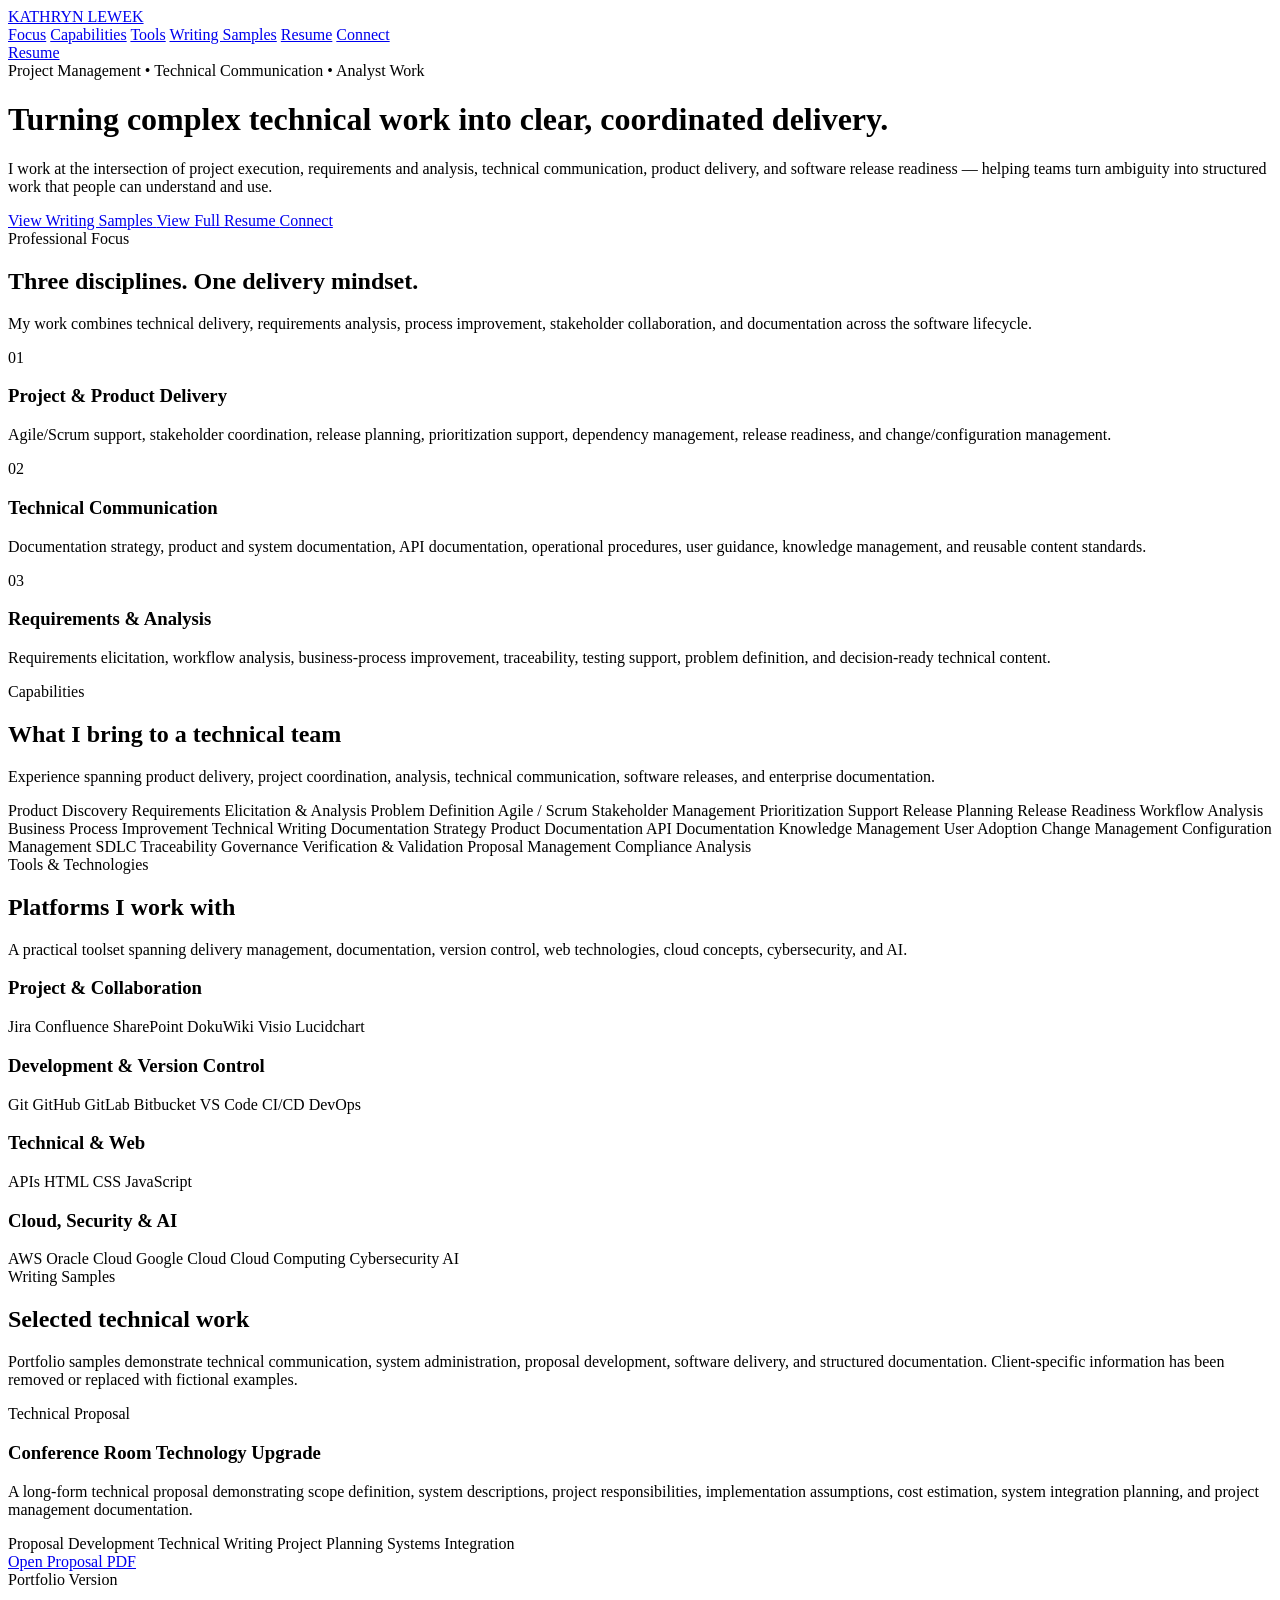
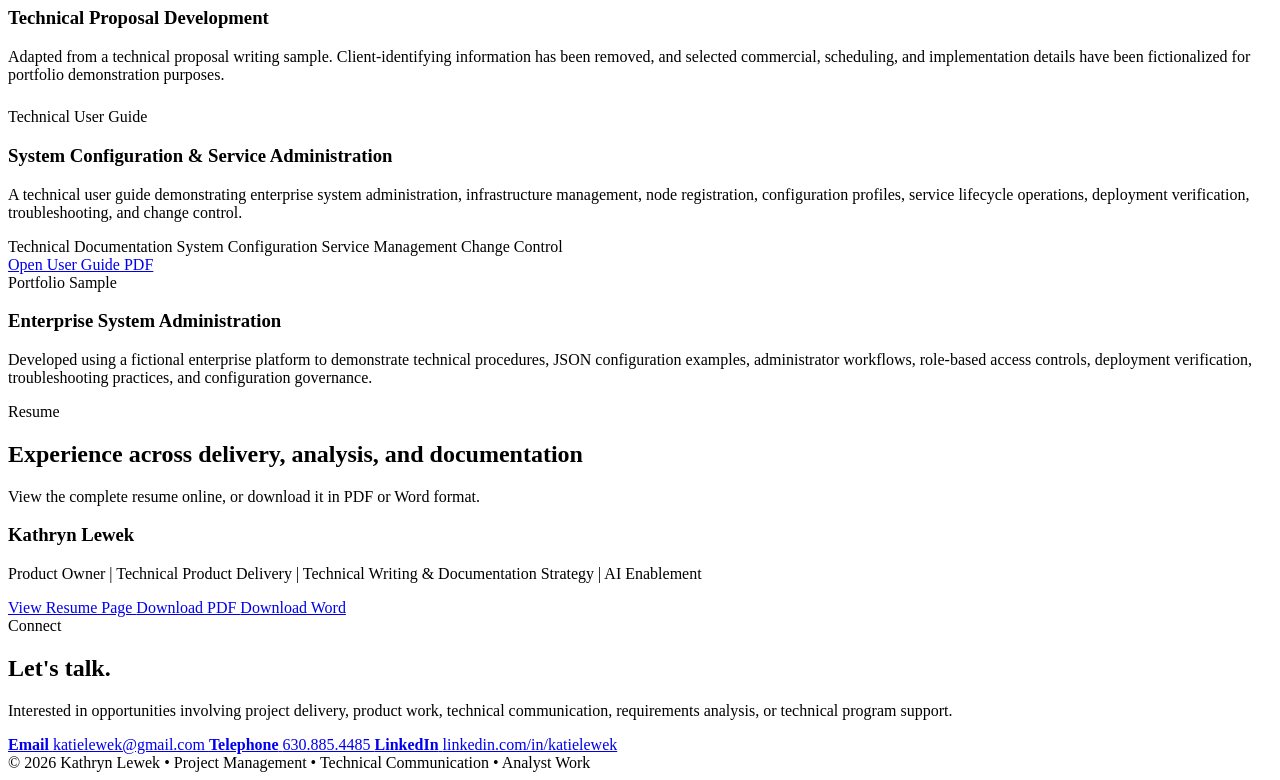
==== commit 735f8339: "Update stylesheet version in index.html" ====
--- a/index.html
+++ b/index.html
@@ -12,7 +12,7 @@
 
     <title>Kathryn Lewek | Project Management & Technical Communication</title>
 
-    <link rel="stylesheet" href="styles.css?v=3">
+    <link rel="stylesheet" href="styles.css?v=4">
 </head>
 
 <body>
--- a/styles.css
+++ b/styles.css
@@ -1,634 +1,668 @@
-:root {
-    --ink: #183446;
-    --muted: #5d7280;
-    --paper: #f6f9fb;
-    --card: #ffffff;
-
-    --blue: #2f6f8f;
-    --blue-dark: #255a75;
-    --blue-light: #e8f1f6;
-    --blue-soft: #f2f7fa;
-
-    --line: #d8e3ea;
-    --shadow: 0 6px 18px rgba(17, 47, 65, 0.06);
-}
-
-* {
-    box-sizing: border-box;
-}
-
-html {
-    scroll-behavior: smooth;
-}
-
-body {
-    margin: 0;
-    font-family:
-        Inter,
-        ui-sans-serif,
-        system-ui,
-        -apple-system,
-        BlinkMacSystemFont,
-        "Segoe UI",
-        sans-serif;
-    color: var(--ink);
-    background: #f7fafc;
-    line-height: 1.6;
-    font-size: 0.97rem;
-}
-
-a {
-    color: var(--blue);
-}
-
-p {
-    margin-top: 0;
-}
-
-.wrap {
-    width: min(1200px, calc(100% - 48px));
-    margin: 0 auto;
-}
-
-
-
-/* NAV */
-
-.nav {
-    position: sticky;
-    top: 0;
-    z-index: 20;
-    background: rgba(247, 250, 252, 0.96);
-    backdrop-filter: blur(10px);
-    border-bottom: 1px solid var(--line);
-}
-
-.navin {
-    display: flex;
-    align-items: center;
-    justify-content: space-between;
-    min-height: 64px;
-    gap: 20px;
-}
-
-.brand {
-    font-weight: 800;
-    text-decoration: none;
-    color: var(--ink);
-    letter-spacing: 0.03em;
-    font-size: 0.95rem;
-}
-
-.links {
-    display: flex;
-    align-items: center;
-    gap: 4px;
-    flex-wrap: wrap;
-}
-
-.links a {
-    padding: 7px 10px;
-    text-decoration: none;
-    color: var(--ink);
-    border-radius: 8px;
-    font-size: 0.88rem;
-    transition: background 0.2s ease, color 0.2s ease;
-}
-
-.links a:hover {
-    background: var(--blue-light);
-    color: var(--blue-dark);
-}
-
-
-
-/* HERO */
-
-.hero {
-    position: relative;
-    overflow: hidden;
-    padding: 64px 0 52px;
-    background: #f7fafc;
-}
-
-.hero::before,
-.hero::after {
-    content: none;
-}
-
-.eyebrow {
-    font-size: 0.74rem;
-    text-transform: uppercase;
-    letter-spacing: 0.13em;
-    font-weight: 800;
-    color: var(--blue-dark);
-}
-
-h1 {
-    font-size: clamp(2.1rem, 4vw, 3.4rem);
-    line-height: 1.1;
-    letter-spacing: -0.025em;
-    margin: 0.22em 0 0.28em;
-    max-width: 1000px;
-}
-
-.lede {
-    font-size: 1.02rem;
-    max-width: 900px;
-    color: var(--muted);
-}
-
-
-
-/* BUTTONS */
-
-.actions {
-    display: flex;
-    gap: 10px;
-    flex-wrap: wrap;
-    margin-top: 22px;
-}
-
-.btn {
-    display: inline-flex;
-    align-items: center;
-    justify-content: center;
-    gap: 8px;
-    padding: 10px 15px;
-    border-radius: 8px;
-    text-decoration: none;
-    font-weight: 700;
-    border: 1px solid var(--line);
-    background: var(--card);
-    color: var(--ink);
-    font-size: 0.92rem;
-    transition: transform 0.2s ease, box-shadow 0.2s ease, background 0.2s ease;
-}
-
-.btn.primary {
-    background: var(--blue);
-    color: white;
-    border-color: var(--blue);
-}
-
-.btn.primary:hover {
-    background: var(--blue-dark);
-}
-
-.btn:hover {
-    transform: translateY(-1px);
-    box-shadow: var(--shadow);
-}
-
-
-
-/* SECTIONS */
-
-section {
-    padding: 52px 0;
-}
-
-section:nth-of-type(even) {
-    background: rgba(255, 255, 255, 0.55);
-}
-
-.sectionhead {
-    display: flex;
-    justify-content: space-between;
-    align-items: flex-end;
-    gap: 28px;
-    margin-bottom: 24px;
-}
-
-.sectionhead h2 {
-    font-size: clamp(1.45rem, 2vw, 1.95rem);
-    line-height: 1.2;
-    letter-spacing: -0.015em;
-    margin: 5px 0 0;
-}
-
-.sectionhead p {
-    margin: 0;
-    color: var(--muted);
-    max-width: 560px;
-    font-size: 0.94rem;
-}
-
-
-
-/* CARDS */
-
-.grid3 {
-    display: grid;
-    grid-template-columns: repeat(3, 1fr);
-    gap: 16px;
-}
-
-.card {
-    background: var(--card);
-    border: 1px solid var(--line);
-    border-radius: 12px;
-    padding: 20px;
-    box-shadow: var(--shadow);
-}
-
-.card h3 {
-    margin: 8px 0 10px;
-    font-size: 1.05rem;
-}
-
-.card p {
-    color: var(--muted);
-    font-size: 0.93rem;
-}
-
-.card-icon {
-    width: 36px;
-    height: 36px;
-    display: flex;
-    align-items: center;
-    justify-content: center;
-    border-radius: 8px;
-    background: var(--blue-light);
-    color: var(--blue-dark);
-    font-weight: 800;
-    font-size: 0.84rem;
-}
-
-
-
-/* PILLS */
-
-.pillbox {
-    display: flex;
-    flex-wrap: wrap;
-    gap: 8px;
-}
-
-.pill {
-    padding: 7px 10px;
-    border-radius: 999px;
-    background: var(--blue-light);
-    color: var(--ink);
-    font-size: 0.84rem;
-    border: 1px solid rgba(47, 111, 143, 0.06);
-}
-
-
-
-/* TOOL GROUPS */
-
-.tool-groups {
-    display: grid;
-    grid-template-columns: repeat(2, 1fr);
-    gap: 16px;
-}
-
-.tool-group h3 {
-    margin-top: 0;
-    margin-bottom: 16px;
-}
-
-
-
-/* WRITING SAMPLE */
-
-.sample {
-    display: grid;
-    grid-template-columns: 1.4fr 0.8fr;
-    gap: 18px;
-    align-items: stretch;
-}
-
-.sample-card h3 {
-    font-size: 1.22rem;
-}
-
-.sample-tags {
-    display: flex;
-    flex-wrap: wrap;
-    gap: 8px;
-    margin-top: 18px;
-}
-
-.sample-tags span {
-    font-size: 0.78rem;
-    font-weight: 700;
-    padding: 6px 9px;
-    border-radius: 999px;
-    background: var(--blue-soft);
-    color: var(--blue-dark);
-}
-
-.meta {
-    background: var(--blue-soft);
-    border: 1px solid var(--line);
-    border-radius: 12px;
-    padding: 22px;
-}
-
-.meta h3 {
-    margin: 8px 0 10px;
-    font-size: 1.05rem;
-}
-
-
-
-/* RESUME HOME SECTION */
-
-.resume-card {
-    display: flex;
-    justify-content: space-between;
-    align-items: center;
-    gap: 24px;
-}
-
-.resume-card h3 {
-    font-size: 1.2rem;
-}
-
-.resume-title {
-    max-width: 650px;
-    font-size: 0.93rem;
-}
-
-
-
-/* CONTACT */
-
-.contactgrid {
-    display: grid;
-    grid-template-columns: repeat(3, 1fr);
-    gap: 14px;
-}
-
-.contact {
-    display: block;
-    text-decoration: none;
-    color: var(--ink);
-    background: white;
-    border: 1px solid var(--line);
-    border-radius: 12px;
-    padding: 18px;
-    transition: transform 0.2s ease, box-shadow 0.2s ease, border 0.2s ease;
-}
-
-.contact:hover {
-    transform: translateY(-1px);
-    box-shadow: var(--shadow);
-    border-color: #c8d8e2;
-}
-
-.contact strong {
-    display: block;
-    color: var(--blue-dark);
-    margin-bottom: 4px;
-    font-size: 0.94rem;
-}
-
-.contact span {
-    display: block;
-    color: var(--muted);
-    font-size: 0.88rem;
-}
-
-
-
-/* RESUME PAGE */
-
-.resume-page {
-    padding: 52px 0;
-}
-
-.resume-preview {
-    max-width: 920px;
-    margin: auto;
-    background: white;
-    border: 1px solid var(--line);
-    border-radius: 14px;
-    padding: clamp(24px, 4vw, 42px);
-    box-shadow: var(--shadow);
-}
-
-.resume-header {
-    display: flex;
-    justify-content: space-between;
-    align-items: flex-start;
-    gap: 28px;
-    flex-wrap: wrap;
-    padding-bottom: 22px;
-    border-bottom: 1px solid var(--line);
-}
-
-.resume-name {
-    font-size: clamp(2rem, 4vw, 2.8rem);
-    margin: 0.12em 0;
-}
-
-.resume-headline {
-    max-width: 700px;
-    font-size: 0.94rem;
-}
-
-.resume-preview h2 {
-    font-size: 1.2rem;
-    color: var(--blue-dark);
-    margin-top: 32px;
-    padding-bottom: 7px;
-    border-bottom: 2px solid var(--blue-light);
-}
-
-.role {
-    padding: 18px 0;
-    border-bottom: 1px solid var(--line);
-}
-
-.role:last-of-type {
-    border-bottom: 0;
-}
-
-.role strong {
-    display: block;
-}
-
-.role ul {
-    margin: 10px 0 0;
-    padding-left: 20px;
-}
-
-.role li {
-    margin: 6px 0;
-    font-size: 0.93rem;
-}
-
-.small {
-    font-size: 0.88rem;
-    color: var(--muted);
-}
-
-.topline {
-    display: flex;
-    justify-content: space-between;
-    align-items: flex-start;
-    gap: 18px;
-}
-
-.downloads {
-    display: flex;
-    gap: 9px;
-    flex-wrap: wrap;
-}
-
-.resume-grid {
-    display: grid;
-    grid-template-columns: repeat(2, 1fr);
-    gap: 14px;
-}
-
-.resume-item {
-    background: var(--blue-soft);
-    border-radius: 10px;
-    padding: 14px;
-}
-
-.resume-item strong {
-    display: block;
-}
-
-.resume-item span {
-    color: var(--muted);
-}
-
-.education-item {
-    display: flex;
-    justify-content: space-between;
-    gap: 18px;
-}
-
-.education-item strong {
-    display: block;
-}
-
-.resume-bottom {
-    display: flex;
-    gap: 9px;
-    flex-wrap: wrap;
-    padding-top: 26px;
-    margin-top: 30px;
-    border-top: 1px solid var(--line);
-}
-
-
-
-/* FOOTER */
-
-.footer {
-    padding: 30px 0 44px;
-    color: var(--muted);
-    font-size: 0.86rem;
-    text-align: center;
-}
-
-.footer-dot {
-    padding: 0 5px;
-}
-
-
-
-/* MOBILE */
-
-.mobile {
-    display: none;
-}
-
-@media (max-width: 900px) {
-    .grid3 {
-        grid-template-columns: 1fr;
-    }
-
-    .tool-groups {
-        grid-template-columns: 1fr;
-    }
-
-    .contactgrid {
-        grid-template-columns: 1fr;
-    }
-
-    .sample {
-        grid-template-columns: 1fr;
-    }
-
-    .resume-card {
-        flex-direction: column;
-        align-items: flex-start;
-    }
-
-    .resume-grid {
-        grid-template-columns: 1fr;
-    }
-}
-
-@media (max-width: 820px) {
-    .links {
-        display: none;
-    }
-
-    .mobile {
-        display: inline-flex;
-    }
-
-    .hero {
-        padding-top: 54px;
-    }
-
-    .sectionhead {
-        align-items: flex-start;
-        flex-direction: column;
-    }
-
-    .wrap {
-        width: min(calc(100% - 28px), 1200px);
-    }
-
-    .topline {
-        flex-direction: column;
-        gap: 6px;
-    }
-
-    .education-item {
-        flex-direction: column;
-        gap: 3px;
-    }
-}
-
-@media (max-width: 520px) {
-    h1 {
-        font-size: 2rem;
-    }
-
-    .hero {
-        padding: 44px 0;
-    }
-
-    section {
-        padding: 42px 0;
-    }
-
-    .card {
-        padding: 18px;
-    }
-
-    .resume-preview {
-        padding: 20px;
-    }
-
-    .btn {
-        width: 100%;
-    }
-
-    .actions,
-    .downloads,
-    .resume-bottom {
-        width: 100%;
-    }
-}
+
+<!doctype html>
+<html lang="en">
+
+<head>
+    <meta charset="utf-8">
+    <meta name="viewport"
+          content="width=device-width, initial-scale=1">
+
+    <meta name="description"
+          content="Kathryn Lewek portfolio - project management, technical communication, product delivery, and analyst work.">
+
+    <title>Kathryn Lewek | Project Management & Technical Communication</title>
+
+    <link rel="stylesheet" href="styles.css?v=3">
+</head>
+
+<body>
+
+<!-- =========================
+     NAVIGATION
+========================= -->
+
+<nav class="nav">
+    <div class="wrap navin">
+
+        <a class="brand" href="index.html">
+            KATHRYN LEWEK
+        </a>
+
+        <div class="links">
+            <a href="#focus">Focus</a>
+            <a href="#capabilities">Capabilities</a>
+            <a href="#tools">Tools</a>
+            <a href="#samples">Writing Samples</a>
+            <a href="resume.html">Resume</a>
+            <a href="#connect">Connect</a>
+        </div>
+
+        <a class="btn mobile" href="resume.html">
+            Resume
+        </a>
+
+    </div>
+</nav>
+
+
+<!-- =========================
+     HERO
+========================= -->
+
+<header class="hero">
+    <div class="wrap">
+
+        <div class="eyebrow">
+            Project Management • Technical Communication • Analyst Work
+        </div>
+
+        <h1>
+            Turning complex technical work into clear, coordinated delivery.
+        </h1>
+
+        <p class="lede">
+            I work at the intersection of project execution,
+            requirements and analysis, technical communication,
+            product delivery, and software release readiness —
+            helping teams turn ambiguity into structured work
+            that people can understand and use.
+        </p>
+
+        <div class="actions">
+
+            <a class="btn primary" href="#samples">
+                View Writing Samples
+            </a>
+
+            <a class="btn" href="resume.html">
+                View Full Resume
+            </a>
+
+            <a class="btn" href="#connect">
+                Connect
+            </a>
+
+        </div>
+
+    </div>
+</header>
+
+
+<main>
+
+<!-- =========================
+     PROFESSIONAL FOCUS
+========================= -->
+
+<section id="focus">
+    <div class="wrap">
+
+        <div class="sectionhead">
+
+            <div>
+                <div class="eyebrow">
+                    Professional Focus
+                </div>
+
+                <h2>
+                    Three disciplines. One delivery mindset.
+                </h2>
+            </div>
+
+            <p>
+                My work combines technical delivery,
+                requirements analysis, process improvement,
+                stakeholder collaboration, and documentation
+                across the software lifecycle.
+            </p>
+
+        </div>
+
+        <div class="grid3">
+
+            <article class="card">
+
+                <div class="card-icon">01</div>
+
+                <h3>Project &amp; Product Delivery</h3>
+
+                <p>
+                    Agile/Scrum support, stakeholder coordination,
+                    release planning, prioritization support,
+                    dependency management, release readiness,
+                    and change/configuration management.
+                </p>
+
+            </article>
+
+            <article class="card">
+
+                <div class="card-icon">02</div>
+
+                <h3>Technical Communication</h3>
+
+                <p>
+                    Documentation strategy, product and system
+                    documentation, API documentation, operational
+                    procedures, user guidance, knowledge management,
+                    and reusable content standards.
+                </p>
+
+            </article>
+
+            <article class="card">
+
+                <div class="card-icon">03</div>
+
+                <h3>Requirements &amp; Analysis</h3>
+
+                <p>
+                    Requirements elicitation, workflow analysis,
+                    business-process improvement, traceability,
+                    testing support, problem definition,
+                    and decision-ready technical content.
+                </p>
+
+            </article>
+
+        </div>
+
+    </div>
+</section>
+
+
+<!-- =========================
+     CAPABILITIES
+========================= -->
+
+<section id="capabilities">
+    <div class="wrap">
+
+        <div class="sectionhead">
+
+            <div>
+                <div class="eyebrow">
+                    Capabilities
+                </div>
+
+                <h2>
+                    What I bring to a technical team
+                </h2>
+            </div>
+
+            <p>
+                Experience spanning product delivery,
+                project coordination, analysis,
+                technical communication, software releases,
+                and enterprise documentation.
+            </p>
+
+        </div>
+
+        <div class="pillbox">
+
+            <span class="pill">Product Discovery</span>
+            <span class="pill">Requirements Elicitation &amp; Analysis</span>
+            <span class="pill">Problem Definition</span>
+            <span class="pill">Agile / Scrum</span>
+            <span class="pill">Stakeholder Management</span>
+            <span class="pill">Prioritization Support</span>
+            <span class="pill">Release Planning</span>
+            <span class="pill">Release Readiness</span>
+            <span class="pill">Workflow Analysis</span>
+            <span class="pill">Business Process Improvement</span>
+            <span class="pill">Technical Writing</span>
+            <span class="pill">Documentation Strategy</span>
+            <span class="pill">Product Documentation</span>
+            <span class="pill">API Documentation</span>
+            <span class="pill">Knowledge Management</span>
+            <span class="pill">User Adoption</span>
+            <span class="pill">Change Management</span>
+            <span class="pill">Configuration Management</span>
+            <span class="pill">SDLC</span>
+            <span class="pill">Traceability</span>
+            <span class="pill">Governance</span>
+            <span class="pill">Verification &amp; Validation</span>
+            <span class="pill">Proposal Management</span>
+            <span class="pill">Compliance Analysis</span>
+
+        </div>
+
+    </div>
+</section>
+
+
+<!-- =========================
+     TOOLS & TECHNOLOGIES
+========================= -->
+
+<section id="tools">
+    <div class="wrap">
+
+        <div class="sectionhead">
+
+            <div>
+                <div class="eyebrow">
+                    Tools &amp; Technologies
+                </div>
+
+                <h2>
+                    Platforms I work with
+                </h2>
+            </div>
+
+            <p>
+                A practical toolset spanning delivery management,
+                documentation, version control, web technologies,
+                cloud concepts, cybersecurity, and AI.
+            </p>
+
+        </div>
+
+        <div class="tool-groups">
+
+            <div class="tool-group card">
+
+                <h3>Project &amp; Collaboration</h3>
+
+                <div class="pillbox">
+                    <span class="pill">Jira</span>
+                    <span class="pill">Confluence</span>
+                    <span class="pill">SharePoint</span>
+                    <span class="pill">DokuWiki</span>
+                    <span class="pill">Visio</span>
+                    <span class="pill">Lucidchart</span>
+                </div>
+
+            </div>
+
+            <div class="tool-group card">
+
+                <h3>Development &amp; Version Control</h3>
+
+                <div class="pillbox">
+                    <span class="pill">Git</span>
+                    <span class="pill">GitHub</span>
+                    <span class="pill">GitLab</span>
+                    <span class="pill">Bitbucket</span>
+                    <span class="pill">VS Code</span>
+                    <span class="pill">CI/CD</span>
+                    <span class="pill">DevOps</span>
+                </div>
+
+            </div>
+
+            <div class="tool-group card">
+
+                <h3>Technical &amp; Web</h3>
+
+                <div class="pillbox">
+                    <span class="pill">APIs</span>
+                    <span class="pill">HTML</span>
+                    <span class="pill">CSS</span>
+                    <span class="pill">JavaScript</span>
+                </div>
+
+            </div>
+
+            <div class="tool-group card">
+
+                <h3>Cloud, Security &amp; AI</h3>
+
+                <div class="pillbox">
+                    <span class="pill">AWS</span>
+                    <span class="pill">Oracle Cloud</span>
+                    <span class="pill">Google Cloud</span>
+                    <span class="pill">Cloud Computing</span>
+                    <span class="pill">Cybersecurity</span>
+                    <span class="pill">AI</span>
+                </div>
+
+            </div>
+
+        </div>
+
+    </div>
+</section>
+
+
+<!-- =========================
+     WRITING SAMPLES
+========================= -->
+
+<section id="samples">
+    <div class="wrap">
+
+        <div class="sectionhead">
+
+            <div>
+                <div class="eyebrow">
+                    Writing Samples
+                </div>
+
+                <h2>
+                    Selected technical work
+                </h2>
+            </div>
+
+            <p>
+                Portfolio samples demonstrate technical communication,
+                system administration, proposal development,
+                software delivery, and structured documentation.
+                Client-specific information has been removed
+                or replaced with fictional examples.
+            </p>
+
+        </div>
+
+
+        <!-- =========================
+             SAMPLE 1: TECHNICAL PROPOSAL
+        ========================= -->
+
+        <div class="sample">
+
+            <article class="card sample-card">
+
+                <div class="eyebrow">
+                    Technical Proposal
+                </div>
+
+                <h3>
+                    Conference Room Technology Upgrade
+                </h3>
+
+                <p>
+                    A long-form technical proposal demonstrating
+                    scope definition, system descriptions,
+                    project responsibilities, implementation assumptions,
+                    cost estimation, system integration planning,
+                    and project management documentation.
+                </p>
+
+                <div class="sample-tags">
+                    <span>Proposal Development</span>
+                    <span>Technical Writing</span>
+                    <span>Project Planning</span>
+                    <span>Systems Integration</span>
+                </div>
+
+                <div class="actions">
+
+                    <a class="btn primary"
+                       href="downloads/Technical_Proposal_Writing_Sample.pdf"
+                       target="_blank"
+                       rel="noopener">
+
+                        Open Proposal PDF
+
+                    </a>
+
+                </div>
+
+            </article>
+
+
+            <aside class="meta">
+
+                <div class="eyebrow">
+                    Portfolio Version
+                </div>
+
+                <h3>
+                    Technical Proposal Development
+                </h3>
+
+                <p>
+                    Adapted from a technical proposal writing sample.
+                    Client-identifying information has been removed,
+                    and selected commercial, scheduling, and
+                    implementation details have been fictionalized
+                    for portfolio demonstration purposes.
+                </p>
+
+            </aside>
+
+        </div>
+
+
+        <!-- =========================
+             SAMPLE 2: TECHNICAL USER GUIDE
+        ========================= -->
+
+        <div class="sample" style="margin-top: 24px;">
+
+            <article class="card sample-card">
+
+                <div class="eyebrow">
+                    Technical User Guide
+                </div>
+
+                <h3>
+                    System Configuration &amp; Service Administration
+                </h3>
+
+                <p>
+                    A technical user guide demonstrating
+                    enterprise system administration,
+                    infrastructure management, node registration,
+                    configuration profiles, service lifecycle operations,
+                    deployment verification, troubleshooting,
+                    and change control.
+                </p>
+
+                <div class="sample-tags">
+                    <span>Technical Documentation</span>
+                    <span>System Configuration</span>
+                    <span>Service Management</span>
+                    <span>Change Control</span>
+                </div>
+
+                <div class="actions">
+
+                    <a class="btn primary"
+                       href="downloads/System_Configuration_Technical_User_Guide.pdf"
+                       target="_blank"
+                       rel="noopener">
+
+                        Open User Guide PDF
+
+                    </a>
+
+                </div>
+
+            </article>
+
+
+            <aside class="meta">
+
+                <div class="eyebrow">
+                    Portfolio Sample
+                </div>
+
+                <h3>
+                    Enterprise System Administration
+                </h3>
+
+                <p>
+                    Developed using a fictional enterprise platform
+                    to demonstrate technical procedures, JSON
+                    configuration examples, administrator workflows,
+                    role-based access controls, deployment
+                    verification, troubleshooting practices,
+                    and configuration governance.
+                </p>
+
+            </aside>
+
+        </div>
+
+    </div>
+</section>
+
+
+<!-- =========================
+     RESUME
+========================= -->
+
+<section id="resume">
+    <div class="wrap">
+
+        <div class="sectionhead">
+
+            <div>
+                <div class="eyebrow">
+                    Resume
+                </div>
+
+                <h2>
+                    Experience across delivery,
+                    analysis, and documentation
+                </h2>
+            </div>
+
+            <p>
+                View the complete resume online,
+                or download it in PDF or Word format.
+            </p>
+
+        </div>
+
+        <div class="card resume-card">
+
+            <div>
+
+                <h3>Kathryn Lewek</h3>
+
+                <p class="resume-title">
+                    Product Owner |
+                    Technical Product Delivery |
+                    Technical Writing &amp; Documentation Strategy |
+                    AI Enablement
+                </p>
+
+            </div>
+
+            <div class="actions">
+
+                <a class="btn primary"
+                   href="resume.html">
+                    View Resume Page
+                </a>
+
+                <a class="btn"
+                   href="downloads/Kathryn_Lewek_Resume.pdf"
+                   download>
+                    Download PDF
+                </a>
+
+                <a class="btn"
+                   href="downloads/Kathryn_Lewek_Resume.docx"
+                   download>
+                    Download Word
+                </a>
+
+            </div>
+
+        </div>
+
+    </div>
+</section>
+
+
+<!-- =========================
+     CONNECT
+========================= -->
+
+<section id="connect">
+    <div class="wrap">
+
+        <div class="sectionhead">
+
+            <div>
+                <div class="eyebrow">
+                    Connect
+                </div>
+
+                <h2>
+                    Let's talk.
+                </h2>
+            </div>
+
+            <p>
+                Interested in opportunities involving
+                project delivery, product work,
+                technical communication,
+                requirements analysis,
+                or technical program support.
+            </p>
+
+        </div>
+
+        <div class="contactgrid">
+
+            <a class="contact"
+               href="mailto:katielewek@gmail.com">
+
+                <strong>Email</strong>
+
+                <span>
+                    katielewek@gmail.com
+                </span>
+
+            </a>
+
+            <a class="contact"
+               href="tel:+16308854485">
+
+                <strong>Telephone</strong>
+
+                <span>
+                    630.885.4485
+                </span>
+
+            </a>
+
+            <a class="contact"
+               href="https://www.linkedin.com/in/katielewek"
+               target="_blank"
+               rel="noopener">
+
+                <strong>LinkedIn</strong>
+
+                <span>
+                    linkedin.com/in/katielewek
+                </span>
+
+            </a>
+
+        </div>
+
+    </div>
+</section>
+
+</main>
+
+
+<!-- =========================
+     FOOTER
+========================= -->
+
+<footer class="footer">
+
+    <div class="wrap">
+
+        © 2026 Kathryn Lewek
+        <span class="footer-dot">•</span>
+        Project Management
+        <span class="footer-dot">•</span>
+        Technical Communication
+        <span class="footer-dot">•</span>
+        Analyst Work
+
+    </div>
+
+</footer>
+
+</body>
+</html>
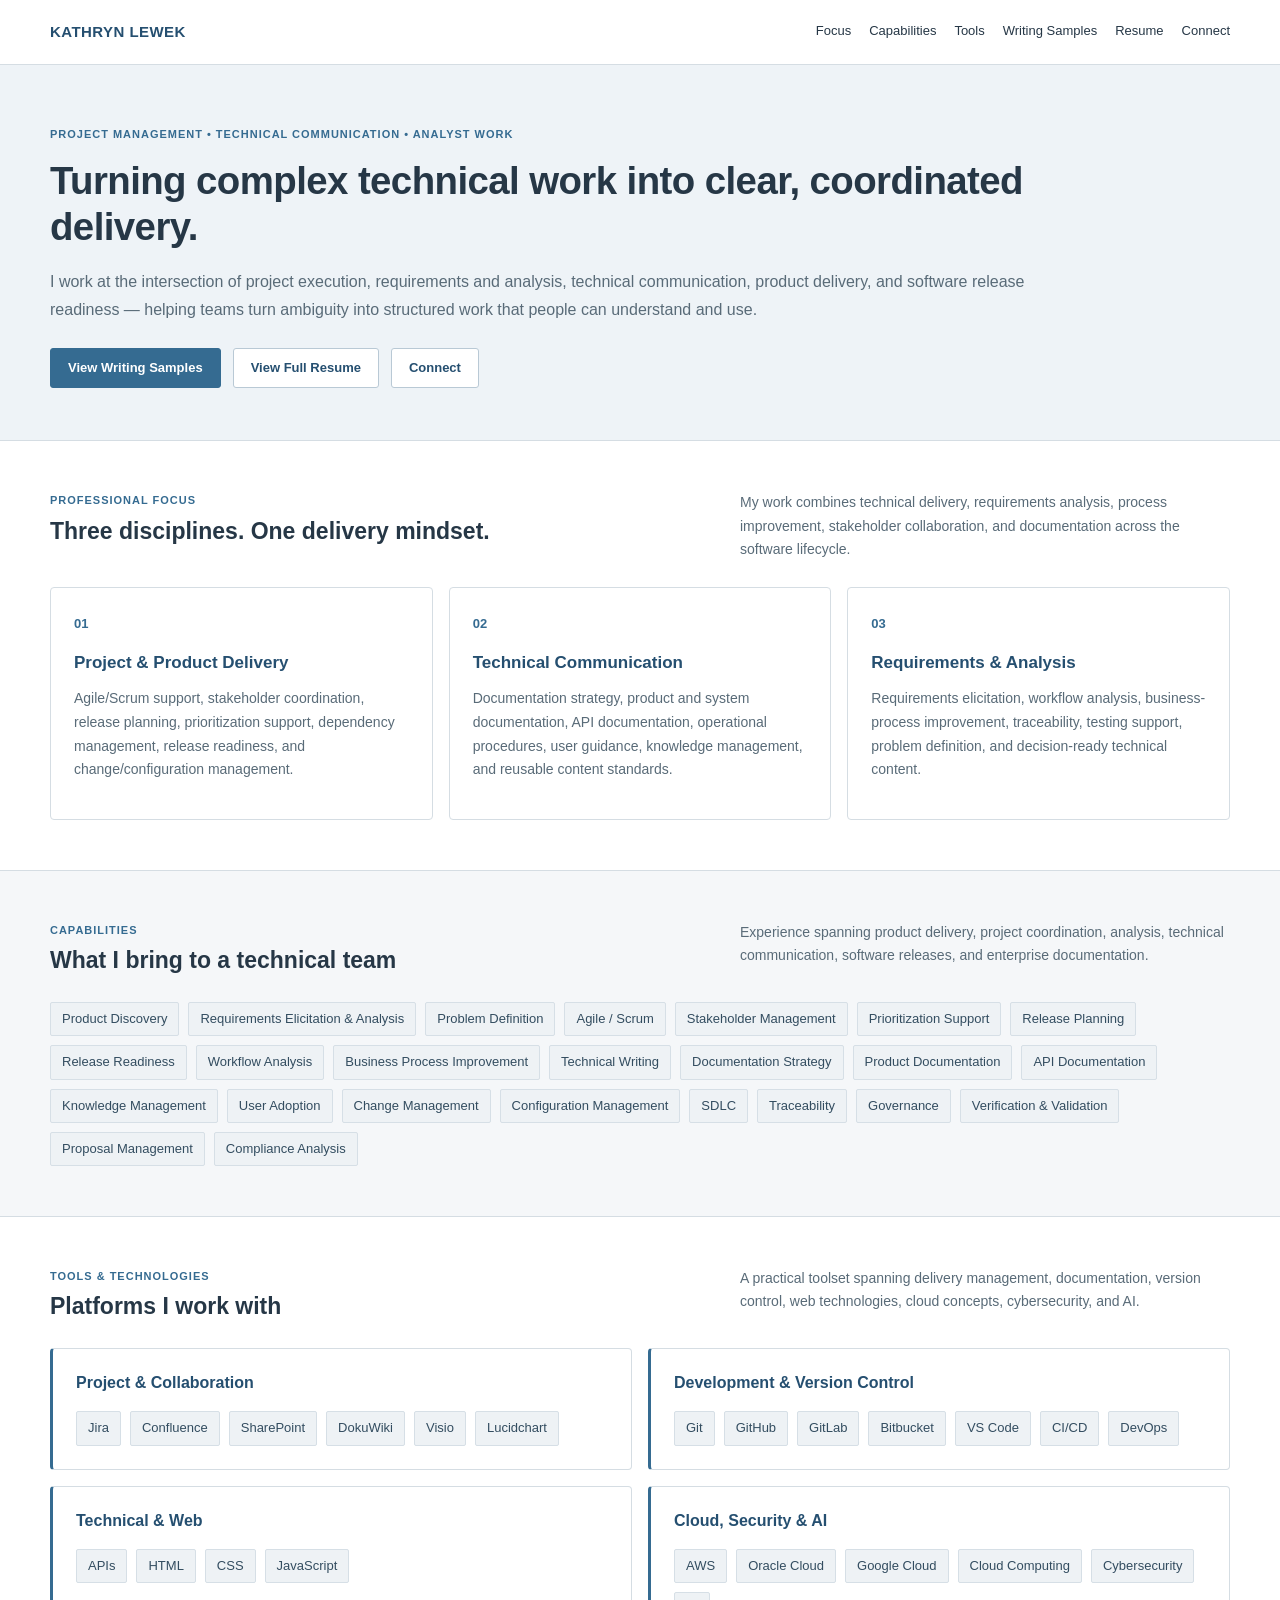
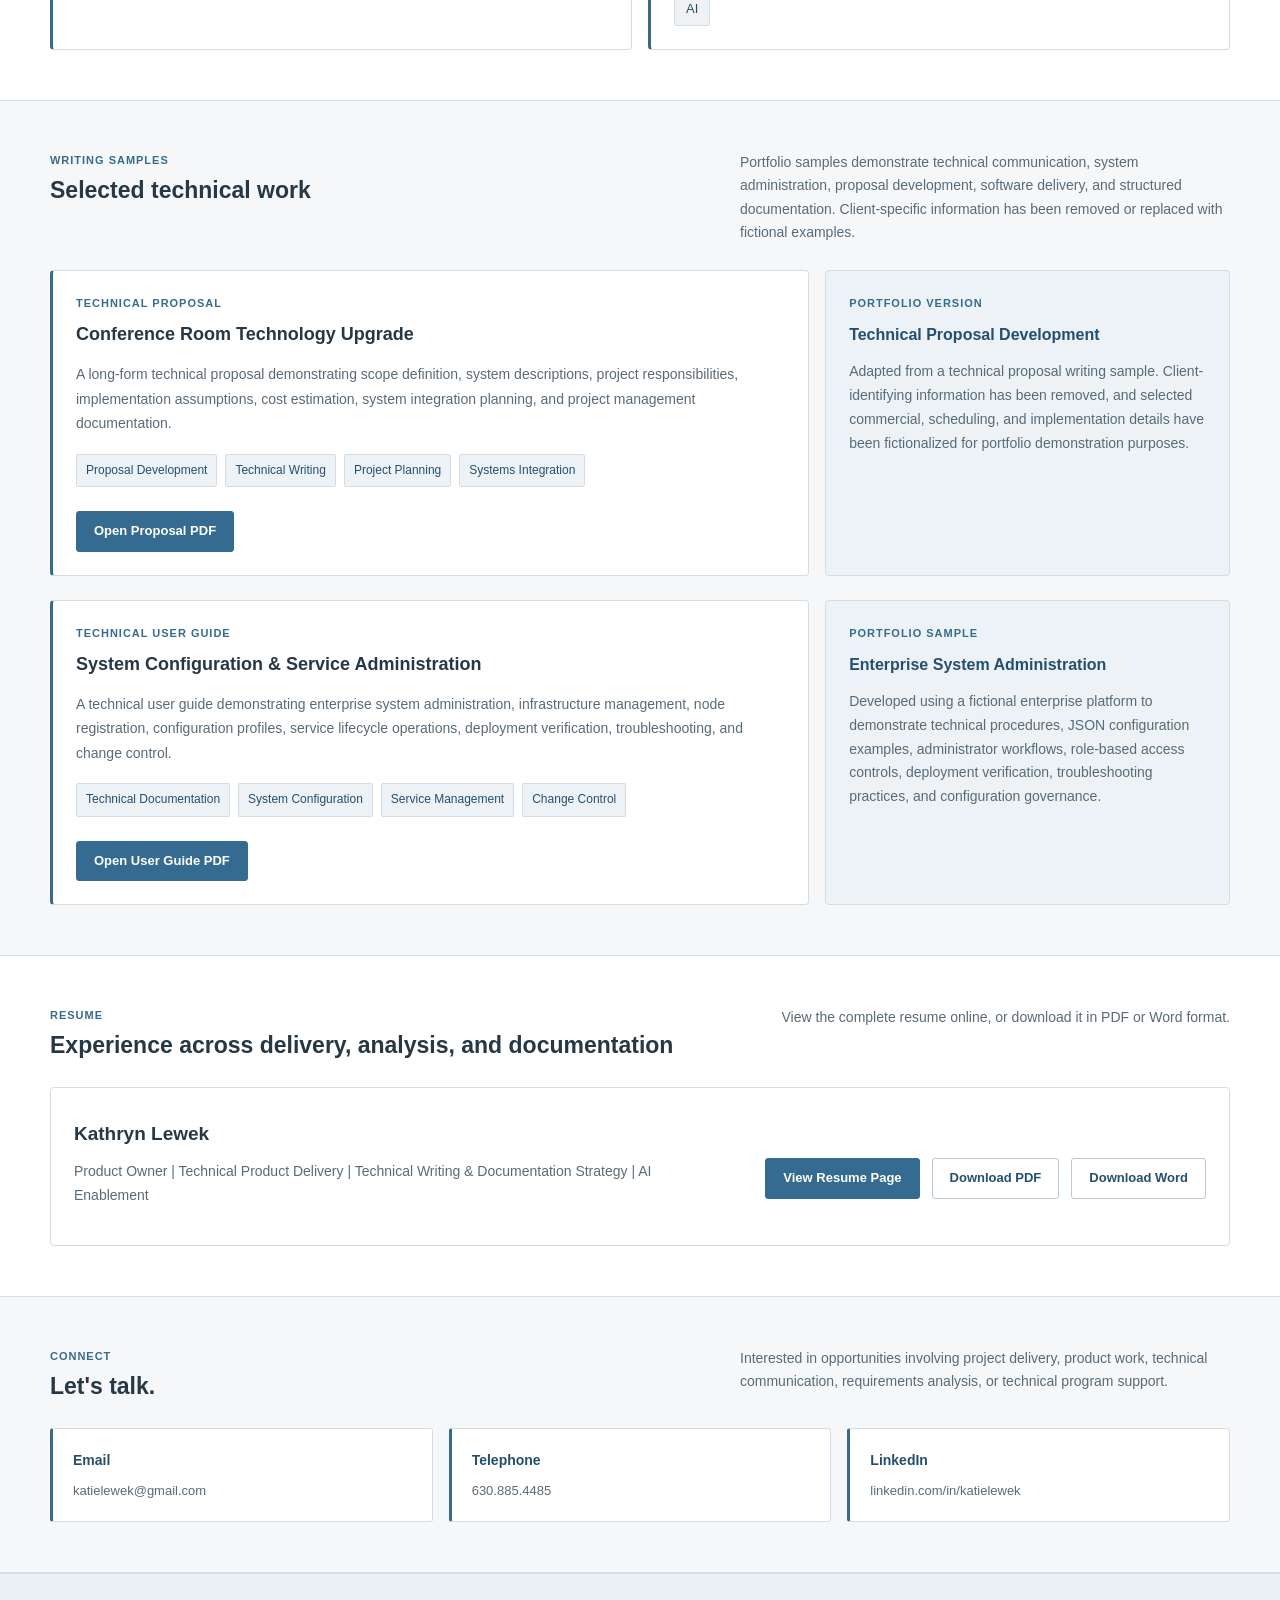
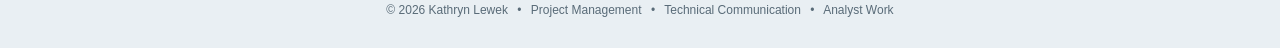
==== commit e8d59ae6: "Update stylesheet link version in index.html" ====
--- a/index.html
+++ b/index.html
@@ -12,7 +12,7 @@
 
     <title>Kathryn Lewek | Project Management & Technical Communication</title>
 
-    <link rel="stylesheet" href="styles.css?v=4">
+    <link rel="stylesheet" href="/styles.css?v=6">
 </head>
 
 <body>
--- a/styles.css
+++ b/styles.css
@@ -1,668 +1,714 @@
 
-<!doctype html>
-<html lang="en">
-
-<head>
-    <meta charset="utf-8">
-    <meta name="viewport"
-          content="width=device-width, initial-scale=1">
-
-    <meta name="description"
-          content="Kathryn Lewek portfolio - project management, technical communication, product delivery, and analyst work.">
-
-    <title>Kathryn Lewek | Project Management & Technical Communication</title>
-
-    <link rel="stylesheet" href="styles.css?v=3">
-</head>
-
-<body>
-
-<!-- =========================
-     NAVIGATION
-========================= -->
-
-<nav class="nav">
-    <div class="wrap navin">
-
-        <a class="brand" href="index.html">
-            KATHRYN LEWEK
-        </a>
-
-        <div class="links">
-            <a href="#focus">Focus</a>
-            <a href="#capabilities">Capabilities</a>
-            <a href="#tools">Tools</a>
-            <a href="#samples">Writing Samples</a>
-            <a href="resume.html">Resume</a>
-            <a href="#connect">Connect</a>
-        </div>
-
-        <a class="btn mobile" href="resume.html">
-            Resume
-        </a>
-
-    </div>
-</nav>
-
-
-<!-- =========================
-     HERO
-========================= -->
-
-<header class="hero">
-    <div class="wrap">
-
-        <div class="eyebrow">
-            Project Management • Technical Communication • Analyst Work
-        </div>
-
-        <h1>
-            Turning complex technical work into clear, coordinated delivery.
-        </h1>
-
-        <p class="lede">
-            I work at the intersection of project execution,
-            requirements and analysis, technical communication,
-            product delivery, and software release readiness —
-            helping teams turn ambiguity into structured work
-            that people can understand and use.
-        </p>
-
-        <div class="actions">
-
-            <a class="btn primary" href="#samples">
-                View Writing Samples
-            </a>
-
-            <a class="btn" href="resume.html">
-                View Full Resume
-            </a>
-
-            <a class="btn" href="#connect">
-                Connect
-            </a>
-
-        </div>
-
-    </div>
-</header>
-
-
-<main>
-
-<!-- =========================
-     PROFESSIONAL FOCUS
-========================= -->
-
-<section id="focus">
-    <div class="wrap">
-
-        <div class="sectionhead">
-
-            <div>
-                <div class="eyebrow">
-                    Professional Focus
-                </div>
-
-                <h2>
-                    Three disciplines. One delivery mindset.
-                </h2>
-            </div>
-
-            <p>
-                My work combines technical delivery,
-                requirements analysis, process improvement,
-                stakeholder collaboration, and documentation
-                across the software lifecycle.
-            </p>
-
-        </div>
-
-        <div class="grid3">
-
-            <article class="card">
-
-                <div class="card-icon">01</div>
-
-                <h3>Project &amp; Product Delivery</h3>
-
-                <p>
-                    Agile/Scrum support, stakeholder coordination,
-                    release planning, prioritization support,
-                    dependency management, release readiness,
-                    and change/configuration management.
-                </p>
-
-            </article>
-
-            <article class="card">
-
-                <div class="card-icon">02</div>
-
-                <h3>Technical Communication</h3>
-
-                <p>
-                    Documentation strategy, product and system
-                    documentation, API documentation, operational
-                    procedures, user guidance, knowledge management,
-                    and reusable content standards.
-                </p>
-
-            </article>
-
-            <article class="card">
-
-                <div class="card-icon">03</div>
-
-                <h3>Requirements &amp; Analysis</h3>
-
-                <p>
-                    Requirements elicitation, workflow analysis,
-                    business-process improvement, traceability,
-                    testing support, problem definition,
-                    and decision-ready technical content.
-                </p>
-
-            </article>
-
-        </div>
-
-    </div>
-</section>
-
-
-<!-- =========================
-     CAPABILITIES
-========================= -->
-
-<section id="capabilities">
-    <div class="wrap">
-
-        <div class="sectionhead">
-
-            <div>
-                <div class="eyebrow">
-                    Capabilities
-                </div>
-
-                <h2>
-                    What I bring to a technical team
-                </h2>
-            </div>
-
-            <p>
-                Experience spanning product delivery,
-                project coordination, analysis,
-                technical communication, software releases,
-                and enterprise documentation.
-            </p>
-
-        </div>
-
-        <div class="pillbox">
-
-            <span class="pill">Product Discovery</span>
-            <span class="pill">Requirements Elicitation &amp; Analysis</span>
-            <span class="pill">Problem Definition</span>
-            <span class="pill">Agile / Scrum</span>
-            <span class="pill">Stakeholder Management</span>
-            <span class="pill">Prioritization Support</span>
-            <span class="pill">Release Planning</span>
-            <span class="pill">Release Readiness</span>
-            <span class="pill">Workflow Analysis</span>
-            <span class="pill">Business Process Improvement</span>
-            <span class="pill">Technical Writing</span>
-            <span class="pill">Documentation Strategy</span>
-            <span class="pill">Product Documentation</span>
-            <span class="pill">API Documentation</span>
-            <span class="pill">Knowledge Management</span>
-            <span class="pill">User Adoption</span>
-            <span class="pill">Change Management</span>
-            <span class="pill">Configuration Management</span>
-            <span class="pill">SDLC</span>
-            <span class="pill">Traceability</span>
-            <span class="pill">Governance</span>
-            <span class="pill">Verification &amp; Validation</span>
-            <span class="pill">Proposal Management</span>
-            <span class="pill">Compliance Analysis</span>
-
-        </div>
-
-    </div>
-</section>
-
-
-<!-- =========================
-     TOOLS & TECHNOLOGIES
-========================= -->
-
-<section id="tools">
-    <div class="wrap">
-
-        <div class="sectionhead">
-
-            <div>
-                <div class="eyebrow">
-                    Tools &amp; Technologies
-                </div>
-
-                <h2>
-                    Platforms I work with
-                </h2>
-            </div>
-
-            <p>
-                A practical toolset spanning delivery management,
-                documentation, version control, web technologies,
-                cloud concepts, cybersecurity, and AI.
-            </p>
-
-        </div>
-
-        <div class="tool-groups">
-
-            <div class="tool-group card">
-
-                <h3>Project &amp; Collaboration</h3>
-
-                <div class="pillbox">
-                    <span class="pill">Jira</span>
-                    <span class="pill">Confluence</span>
-                    <span class="pill">SharePoint</span>
-                    <span class="pill">DokuWiki</span>
-                    <span class="pill">Visio</span>
-                    <span class="pill">Lucidchart</span>
-                </div>
-
-            </div>
-
-            <div class="tool-group card">
-
-                <h3>Development &amp; Version Control</h3>
-
-                <div class="pillbox">
-                    <span class="pill">Git</span>
-                    <span class="pill">GitHub</span>
-                    <span class="pill">GitLab</span>
-                    <span class="pill">Bitbucket</span>
-                    <span class="pill">VS Code</span>
-                    <span class="pill">CI/CD</span>
-                    <span class="pill">DevOps</span>
-                </div>
-
-            </div>
-
-            <div class="tool-group card">
-
-                <h3>Technical &amp; Web</h3>
-
-                <div class="pillbox">
-                    <span class="pill">APIs</span>
-                    <span class="pill">HTML</span>
-                    <span class="pill">CSS</span>
-                    <span class="pill">JavaScript</span>
-                </div>
-
-            </div>
-
-            <div class="tool-group card">
-
-                <h3>Cloud, Security &amp; AI</h3>
-
-                <div class="pillbox">
-                    <span class="pill">AWS</span>
-                    <span class="pill">Oracle Cloud</span>
-                    <span class="pill">Google Cloud</span>
-                    <span class="pill">Cloud Computing</span>
-                    <span class="pill">Cybersecurity</span>
-                    <span class="pill">AI</span>
-                </div>
-
-            </div>
-
-        </div>
-
-    </div>
-</section>
-
-
-<!-- =========================
-     WRITING SAMPLES
-========================= -->
-
-<section id="samples">
-    <div class="wrap">
-
-        <div class="sectionhead">
-
-            <div>
-                <div class="eyebrow">
-                    Writing Samples
-                </div>
-
-                <h2>
-                    Selected technical work
-                </h2>
-            </div>
-
-            <p>
-                Portfolio samples demonstrate technical communication,
-                system administration, proposal development,
-                software delivery, and structured documentation.
-                Client-specific information has been removed
-                or replaced with fictional examples.
-            </p>
-
-        </div>
-
-
-        <!-- =========================
-             SAMPLE 1: TECHNICAL PROPOSAL
-        ========================= -->
-
-        <div class="sample">
-
-            <article class="card sample-card">
-
-                <div class="eyebrow">
-                    Technical Proposal
-                </div>
-
-                <h3>
-                    Conference Room Technology Upgrade
-                </h3>
-
-                <p>
-                    A long-form technical proposal demonstrating
-                    scope definition, system descriptions,
-                    project responsibilities, implementation assumptions,
-                    cost estimation, system integration planning,
-                    and project management documentation.
-                </p>
-
-                <div class="sample-tags">
-                    <span>Proposal Development</span>
-                    <span>Technical Writing</span>
-                    <span>Project Planning</span>
-                    <span>Systems Integration</span>
-                </div>
-
-                <div class="actions">
-
-                    <a class="btn primary"
-                       href="downloads/Technical_Proposal_Writing_Sample.pdf"
-                       target="_blank"
-                       rel="noopener">
-
-                        Open Proposal PDF
-
-                    </a>
-
-                </div>
-
-            </article>
-
-
-            <aside class="meta">
-
-                <div class="eyebrow">
-                    Portfolio Version
-                </div>
-
-                <h3>
-                    Technical Proposal Development
-                </h3>
-
-                <p>
-                    Adapted from a technical proposal writing sample.
-                    Client-identifying information has been removed,
-                    and selected commercial, scheduling, and
-                    implementation details have been fictionalized
-                    for portfolio demonstration purposes.
-                </p>
-
-            </aside>
-
-        </div>
-
-
-        <!-- =========================
-             SAMPLE 2: TECHNICAL USER GUIDE
-        ========================= -->
-
-        <div class="sample" style="margin-top: 24px;">
-
-            <article class="card sample-card">
-
-                <div class="eyebrow">
-                    Technical User Guide
-                </div>
-
-                <h3>
-                    System Configuration &amp; Service Administration
-                </h3>
-
-                <p>
-                    A technical user guide demonstrating
-                    enterprise system administration,
-                    infrastructure management, node registration,
-                    configuration profiles, service lifecycle operations,
-                    deployment verification, troubleshooting,
-                    and change control.
-                </p>
-
-                <div class="sample-tags">
-                    <span>Technical Documentation</span>
-                    <span>System Configuration</span>
-                    <span>Service Management</span>
-                    <span>Change Control</span>
-                </div>
-
-                <div class="actions">
-
-                    <a class="btn primary"
-                       href="downloads/System_Configuration_Technical_User_Guide.pdf"
-                       target="_blank"
-                       rel="noopener">
-
-                        Open User Guide PDF
-
-                    </a>
-
-                </div>
-
-            </article>
-
-
-            <aside class="meta">
-
-                <div class="eyebrow">
-                    Portfolio Sample
-                </div>
-
-                <h3>
-                    Enterprise System Administration
-                </h3>
-
-                <p>
-                    Developed using a fictional enterprise platform
-                    to demonstrate technical procedures, JSON
-                    configuration examples, administrator workflows,
-                    role-based access controls, deployment
-                    verification, troubleshooting practices,
-                    and configuration governance.
-                </p>
-
-            </aside>
-
-        </div>
-
-    </div>
-</section>
-
-
-<!-- =========================
-     RESUME
-========================= -->
-
-<section id="resume">
-    <div class="wrap">
-
-        <div class="sectionhead">
-
-            <div>
-                <div class="eyebrow">
-                    Resume
-                </div>
-
-                <h2>
-                    Experience across delivery,
-                    analysis, and documentation
-                </h2>
-            </div>
-
-            <p>
-                View the complete resume online,
-                or download it in PDF or Word format.
-            </p>
-
-        </div>
-
-        <div class="card resume-card">
-
-            <div>
-
-                <h3>Kathryn Lewek</h3>
-
-                <p class="resume-title">
-                    Product Owner |
-                    Technical Product Delivery |
-                    Technical Writing &amp; Documentation Strategy |
-                    AI Enablement
-                </p>
-
-            </div>
-
-            <div class="actions">
-
-                <a class="btn primary"
-                   href="resume.html">
-                    View Resume Page
-                </a>
-
-                <a class="btn"
-                   href="downloads/Kathryn_Lewek_Resume.pdf"
-                   download>
-                    Download PDF
-                </a>
-
-                <a class="btn"
-                   href="downloads/Kathryn_Lewek_Resume.docx"
-                   download>
-                    Download Word
-                </a>
-
-            </div>
-
-        </div>
-
-    </div>
-</section>
-
-
-<!-- =========================
-     CONNECT
-========================= -->
-
-<section id="connect">
-    <div class="wrap">
-
-        <div class="sectionhead">
-
-            <div>
-                <div class="eyebrow">
-                    Connect
-                </div>
-
-                <h2>
-                    Let's talk.
-                </h2>
-            </div>
-
-            <p>
-                Interested in opportunities involving
-                project delivery, product work,
-                technical communication,
-                requirements analysis,
-                or technical program support.
-            </p>
-
-        </div>
-
-        <div class="contactgrid">
-
-            <a class="contact"
-               href="mailto:katielewek@gmail.com">
-
-                <strong>Email</strong>
-
-                <span>
-                    katielewek@gmail.com
-                </span>
-
-            </a>
-
-            <a class="contact"
-               href="tel:+16308854485">
-
-                <strong>Telephone</strong>
-
-                <span>
-                    630.885.4485
-                </span>
-
-            </a>
-
-            <a class="contact"
-               href="https://www.linkedin.com/in/katielewek"
-               target="_blank"
-               rel="noopener">
-
-                <strong>LinkedIn</strong>
-
-                <span>
-                    linkedin.com/in/katielewek
-                </span>
-
-            </a>
-
-        </div>
-
-    </div>
-</section>
-
-</main>
-
-
-<!-- =========================
-     FOOTER
-========================= -->
-
-<footer class="footer">
-
-    <div class="wrap">
-
-        © 2026 Kathryn Lewek
-        <span class="footer-dot">•</span>
-        Project Management
-        <span class="footer-dot">•</span>
-        Technical Communication
-        <span class="footer-dot">•</span>
-        Analyst Work
-
-    </div>
-
-</footer>
-
-</body>
-</html>
+/* ==========================================
+   KATHRYN LEWEK — PORTFOLIO STYLES
+   Professional Blue / Gray Design
+   ========================================== */
+
+:root {
+    --ink: #263746;
+    --muted: #596b78;
+    --paper: #f5f7f9;
+    --card: #ffffff;
+    --blue: #356b91;
+    --blue-dark: #254f70;
+    --blue-light: #eaf1f6;
+    --blue-soft: #f3f7fa;
+    --line: #d5dde3;
+    --shadow: none;
+}
+
+/* GENERAL */
+
+* {
+    box-sizing: border-box;
+}
+
+html {
+    scroll-behavior: smooth;
+    scroll-padding-top: 85px;
+}
+
+body {
+    margin: 0;
+    padding: 0;
+    font-family: Arial, Helvetica, sans-serif;
+    font-size: 15px;
+    font-weight: 400;
+    line-height: 1.65;
+    color: var(--ink);
+    background: var(--paper);
+}
+
+a {
+    color: var(--blue);
+}
+
+a:hover {
+    color: var(--blue-dark);
+}
+
+p {
+    margin: 0 0 14px;
+}
+
+.wrap {
+    width: min(1180px, calc(100% - 60px));
+    margin: 0 auto;
+}
+
+/* NAVIGATION */
+
+.nav {
+    position: sticky;
+    top: 0;
+    z-index: 20;
+    background: #ffffff;
+    border-bottom: 1px solid var(--line);
+}
+
+.navin {
+    display: flex;
+    align-items: center;
+    justify-content: space-between;
+    min-height: 64px;
+    gap: 20px;
+}
+
+.brand {
+    font-size: 15px;
+    font-weight: 700;
+    letter-spacing: 0.03em;
+    color: var(--blue-dark);
+    text-decoration: none;
+    white-space: nowrap;
+}
+
+.links {
+    display: flex;
+    align-items: center;
+    flex-wrap: wrap;
+    gap: 18px;
+}
+
+.links a {
+    font-size: 13px;
+    font-weight: 400;
+    color: var(--ink);
+    text-decoration: none;
+    padding: 8px 0;
+    border-bottom: 2px solid transparent;
+}
+
+.links a:hover {
+    color: var(--blue);
+    border-bottom-color: var(--blue);
+}
+
+/* HERO */
+
+.hero {
+    position: relative;
+    overflow: hidden;
+    background: #eef3f7;
+    padding: 60px 0 52px;
+    border-bottom: 1px solid var(--line);
+}
+
+.hero::before,
+.hero::after {
+    display: none;
+    content: none;
+}
+
+.eyebrow {
+    font-size: 11px;
+    font-weight: 700;
+    letter-spacing: 0.09em;
+    text-transform: uppercase;
+    color: var(--blue);
+}
+
+h1 {
+    font-size: clamp(28px, 3vw, 39px);
+    font-weight: 600;
+    line-height: 1.2;
+    letter-spacing: -0.015em;
+    margin: 15px 0 18px;
+    max-width: 1100px;
+}
+
+.lede {
+    font-size: 16px;
+    line-height: 1.75;
+    color: var(--muted);
+    max-width: 1000px;
+}
+
+/* BUTTONS */
+
+.actions {
+    display: flex;
+    align-items: center;
+    flex-wrap: wrap;
+    gap: 12px;
+    margin-top: 24px;
+}
+
+.btn {
+    display: inline-flex;
+    align-items: center;
+    justify-content: center;
+    padding: 10px 17px;
+    background: #ffffff;
+    color: var(--blue-dark);
+    border: 1px solid #b9c9d5;
+    border-radius: 3px;
+    text-decoration: none;
+    font-size: 13px;
+    font-weight: 600;
+    line-height: 1.4;
+    transition: background 0.15s ease;
+}
+
+.btn.primary {
+    background: var(--blue);
+    color: #ffffff;
+    border-color: var(--blue);
+}
+
+.btn.primary:hover {
+    background: var(--blue-dark);
+    color: #ffffff;
+}
+
+.btn:hover {
+    background: var(--blue-light);
+    color: var(--blue-dark);
+}
+
+/* SECTIONS */
+
+section {
+    padding: 50px 0;
+    border-bottom: 1px solid var(--line);
+}
+
+section:nth-of-type(odd) {
+    background: #ffffff;
+}
+
+section:nth-of-type(even) {
+    background: var(--paper);
+}
+
+.sectionhead {
+    display: flex;
+    justify-content: space-between;
+    align-items: flex-start;
+    gap: 35px;
+    margin-bottom: 26px;
+}
+
+.sectionhead > div {
+    flex: 1;
+}
+
+.sectionhead h2 {
+    font-size: 23px;
+    font-weight: 600;
+    line-height: 1.3;
+    margin: 7px 0 0;
+}
+
+.sectionhead p {
+    font-size: 14px;
+    line-height: 1.65;
+    color: var(--muted);
+    max-width: 490px;
+    margin: 0;
+}
+
+/* PROFESSIONAL FOCUS */
+
+.grid3 {
+    display: grid;
+    grid-template-columns: repeat(3, minmax(0, 1fr));
+    gap: 16px;
+}
+
+.card {
+    background: var(--card);
+    border: 1px solid var(--line);
+    border-radius: 4px;
+    padding: 23px;
+    box-shadow: none;
+}
+
+.card h3 {
+    font-size: 17px;
+    font-weight: 600;
+    line-height: 1.4;
+    color: var(--blue-dark);
+    margin: 10px 0 12px;
+}
+
+.card p {
+    font-size: 14px;
+    line-height: 1.7;
+    color: var(--muted);
+}
+
+.card-icon {
+    display: inline-block;
+    width: auto;
+    height: auto;
+    padding: 0 0 7px;
+    background: transparent;
+    color: var(--blue);
+    font-size: 13px;
+    font-weight: 700;
+    border-radius: 0;
+}
+
+/* CAPABILITIES */
+
+.pillbox {
+    display: flex;
+    flex-wrap: wrap;
+    gap: 9px;
+}
+
+.pill {
+    display: inline-block;
+    padding: 7px 11px;
+    background: #eef2f5;
+    color: #334d60;
+    border: 1px solid #d6dfe6;
+    border-radius: 2px;
+    font-size: 13px;
+    font-weight: 400;
+    line-height: 1.4;
+}
+
+.pill:nth-child(3n + 1) {
+    background: #eef2f5;
+}
+
+/* TOOLS */
+
+.tool-groups {
+    display: grid;
+    grid-template-columns: repeat(2, minmax(0, 1fr));
+    gap: 16px;
+}
+
+.tool-group {
+    border-left: 3px solid var(--blue);
+}
+
+.tool-group h3 {
+    font-size: 16px;
+    font-weight: 600;
+    color: var(--blue-dark);
+    margin: 0 0 17px;
+}
+
+/* WRITING SAMPLES */
+
+.sample {
+    display: grid;
+    grid-template-columns: minmax(0, 1.5fr) minmax(0, 0.8fr);
+    gap: 16px;
+    align-items: stretch;
+}
+
+.sample-card {
+    border-left: 3px solid var(--blue);
+}
+
+.sample-card h3 {
+    font-size: 18px;
+    font-weight: 600;
+    color: var(--ink);
+    margin: 10px 0 15px;
+}
+
+.sample-card p {
+    font-size: 14px;
+    line-height: 1.75;
+}
+
+.sample-tags {
+    display: flex;
+    flex-wrap: wrap;
+    gap: 8px;
+    margin-top: 18px;
+}
+
+.sample-tags span {
+    background: #edf2f6;
+    color: var(--blue-dark);
+    border: 1px solid var(--line);
+    border-radius: 2px;
+    padding: 6px 9px;
+    font-size: 12px;
+    font-weight: 400;
+}
+
+.meta {
+    background: #edf2f6;
+    border: 1px solid var(--line);
+    border-radius: 4px;
+    padding: 23px;
+}
+
+.meta h3 {
+    font-size: 16px;
+    font-weight: 600;
+    color: var(--blue-dark);
+    margin: 10px 0 12px;
+}
+
+.meta p {
+    font-size: 14px;
+    line-height: 1.7;
+    color: var(--muted);
+}
+
+/* RESUME SECTION */
+
+.resume-card {
+    display: flex;
+    justify-content: space-between;
+    align-items: center;
+    gap: 30px;
+}
+
+.resume-card h3 {
+    font-size: 19px;
+    font-weight: 600;
+    color: var(--ink);
+}
+
+.resume-title {
+    font-size: 14px;
+    line-height: 1.7;
+    color: var(--muted);
+    max-width: 650px;
+}
+
+/* CONTACT */
+
+.contactgrid {
+    display: grid;
+    grid-template-columns: repeat(3, minmax(0, 1fr));
+    gap: 16px;
+}
+
+.contact {
+    display: block;
+    padding: 20px;
+    background: #ffffff;
+    border: 1px solid var(--line);
+    border-left: 3px solid var(--blue);
+    border-radius: 3px;
+    color: var(--ink);
+    text-decoration: none;
+}
+
+.contact:hover {
+    background: var(--blue-soft);
+    border-color: #b8cbd9;
+    border-left-color: var(--blue);
+}
+
+.contact strong {
+    display: block;
+    font-size: 14px;
+    font-weight: 600;
+    color: var(--blue-dark);
+    margin-bottom: 8px;
+}
+
+.contact span {
+    display: block;
+    color: var(--muted);
+    font-size: 13px;
+    overflow-wrap: anywhere;
+}
+
+/* FULL RESUME PAGE */
+
+.resume-page {
+    padding: 45px 0;
+}
+
+.resume-preview {
+    max-width: 950px;
+    margin: 0 auto;
+    background: #ffffff;
+    border: 1px solid var(--line);
+    border-radius: 3px;
+    padding: 40px;
+    box-shadow: none;
+}
+
+.resume-header {
+    display: flex;
+    justify-content: space-between;
+    align-items: flex-start;
+    gap: 25px;
+    flex-wrap: wrap;
+    padding-bottom: 22px;
+    border-bottom: 2px solid var(--blue);
+}
+
+.resume-name {
+    font-size: 30px;
+    font-weight: 600;
+    margin: 5px 0 10px;
+}
+
+.resume-headline {
+    max-width: 700px;
+    font-size: 13px;
+    line-height: 1.6;
+}
+
+.resume-preview h2 {
+    font-size: 18px;
+    font-weight: 600;
+    color: var(--blue-dark);
+    margin-top: 30px;
+    padding-bottom: 7px;
+    border-bottom: 1px solid var(--line);
+}
+
+.resume-preview p {
+    font-size: 14px;
+}
+
+.role {
+    padding: 17px 0;
+    border-bottom: 1px solid var(--line);
+}
+
+.role strong {
+    display: block;
+}
+
+.role ul {
+    margin: 10px 0 0;
+    padding-left: 20px;
+}
+
+.role li {
+    font-size: 14px;
+    line-height: 1.65;
+    margin: 6px 0;
+}
+
+.small {
+    font-size: 12px;
+    color: var(--muted);
+}
+
+.topline {
+    display: flex;
+    justify-content: space-between;
+    align-items: flex-start;
+    gap: 20px;
+}
+
+.downloads {
+    display: flex;
+    flex-wrap: wrap;
+    gap: 9px;
+}
+
+.resume-grid {
+    display: grid;
+    grid-template-columns: repeat(2, minmax(0, 1fr));
+    gap: 14px;
+}
+
+.resume-item {
+    background: var(--blue-soft);
+    border: 1px solid var(--line);
+    border-radius: 2px;
+    padding: 15px;
+}
+
+.resume-item strong {
+    display: block;
+}
+
+.resume-item span {
+    color: var(--muted);
+}
+
+.education-item {
+    display: flex;
+    justify-content: space-between;
+    gap: 18px;
+}
+
+.education-item strong {
+    display: block;
+}
+
+.resume-bottom {
+    display: flex;
+    flex-wrap: wrap;
+    gap: 10px;
+    padding-top: 25px;
+    margin-top: 30px;
+    border-top: 1px solid var(--line);
+}
+
+/* FOOTER */
+
+.footer {
+    padding: 27px 0;
+    background: #e9eff3;
+    border-top: 1px solid var(--line);
+    color: var(--muted);
+    font-size: 12px;
+    text-align: center;
+}
+
+.footer-dot {
+    padding: 0 6px;
+}
+
+/* RESPONSIVE LAYOUT */
+
+.mobile {
+    display: none;
+}
+
+@media (max-width: 1000px) {
+    .navin {
+        flex-wrap: wrap;
+        padding: 12px 0;
+    }
+
+    .links {
+        gap: 12px;
+    }
+}
+
+@media (max-width: 900px) {
+    .grid3,
+    .contactgrid {
+        grid-template-columns: 1fr;
+    }
+
+    .tool-groups,
+    .resume-grid {
+        grid-template-columns: 1fr;
+    }
+
+    .sample {
+        grid-template-columns: 1fr;
+    }
+
+    .resume-card {
+        flex-direction: column;
+        align-items: flex-start;
+    }
+}
+
+@media (max-width: 820px) {
+    .navin {
+        align-items: flex-start;
+    }
+
+    .links {
+        display: flex;
+        width: 100%;
+        flex-wrap: wrap;
+        order: 3;
+        gap: 6px 14px;
+    }
+
+    .links a {
+        font-size: 12px;
+    }
+
+    .sectionhead {
+        flex-direction: column;
+        align-items: flex-start;
+        gap: 12px;
+    }
+
+    .hero {
+        padding: 45px 0;
+    }
+
+    .wrap {
+        width: calc(100% - 32px);
+    }
+
+    .topline,
+    .education-item {
+        flex-direction: column;
+        gap: 5px;
+    }
+}
+
+@media (max-width: 520px) {
+    h1 {
+        font-size: 27px;
+    }
+
+    .sectionhead h2 {
+        font-size: 21px;
+    }
+
+    .hero {
+        padding: 38px 0;
+    }
+
+    section {
+        padding: 35px 0;
+    }
+
+    .card,
+    .meta {
+        padding: 18px;
+    }
+
+    .resume-preview {
+        padding: 20px;
+    }
+
+    .btn {
+        width: 100%;
+    }
+
+    .actions,
+    .downloads,
+    .resume-bottom {
+        width: 100%;
+    }
+}
+
+/* ACCESSIBILITY */
+
+a:focus-visible {
+    outline: 2px solid var(--blue);
+    outline-offset: 3px;
+}
+
+@media (prefers-reduced-motion: reduce) {
+    html {
+        scroll-behavior: auto;
+    }
+
+    *,
+    *::before,
+    *::after {
+        transition: none !important;
+    }
+}
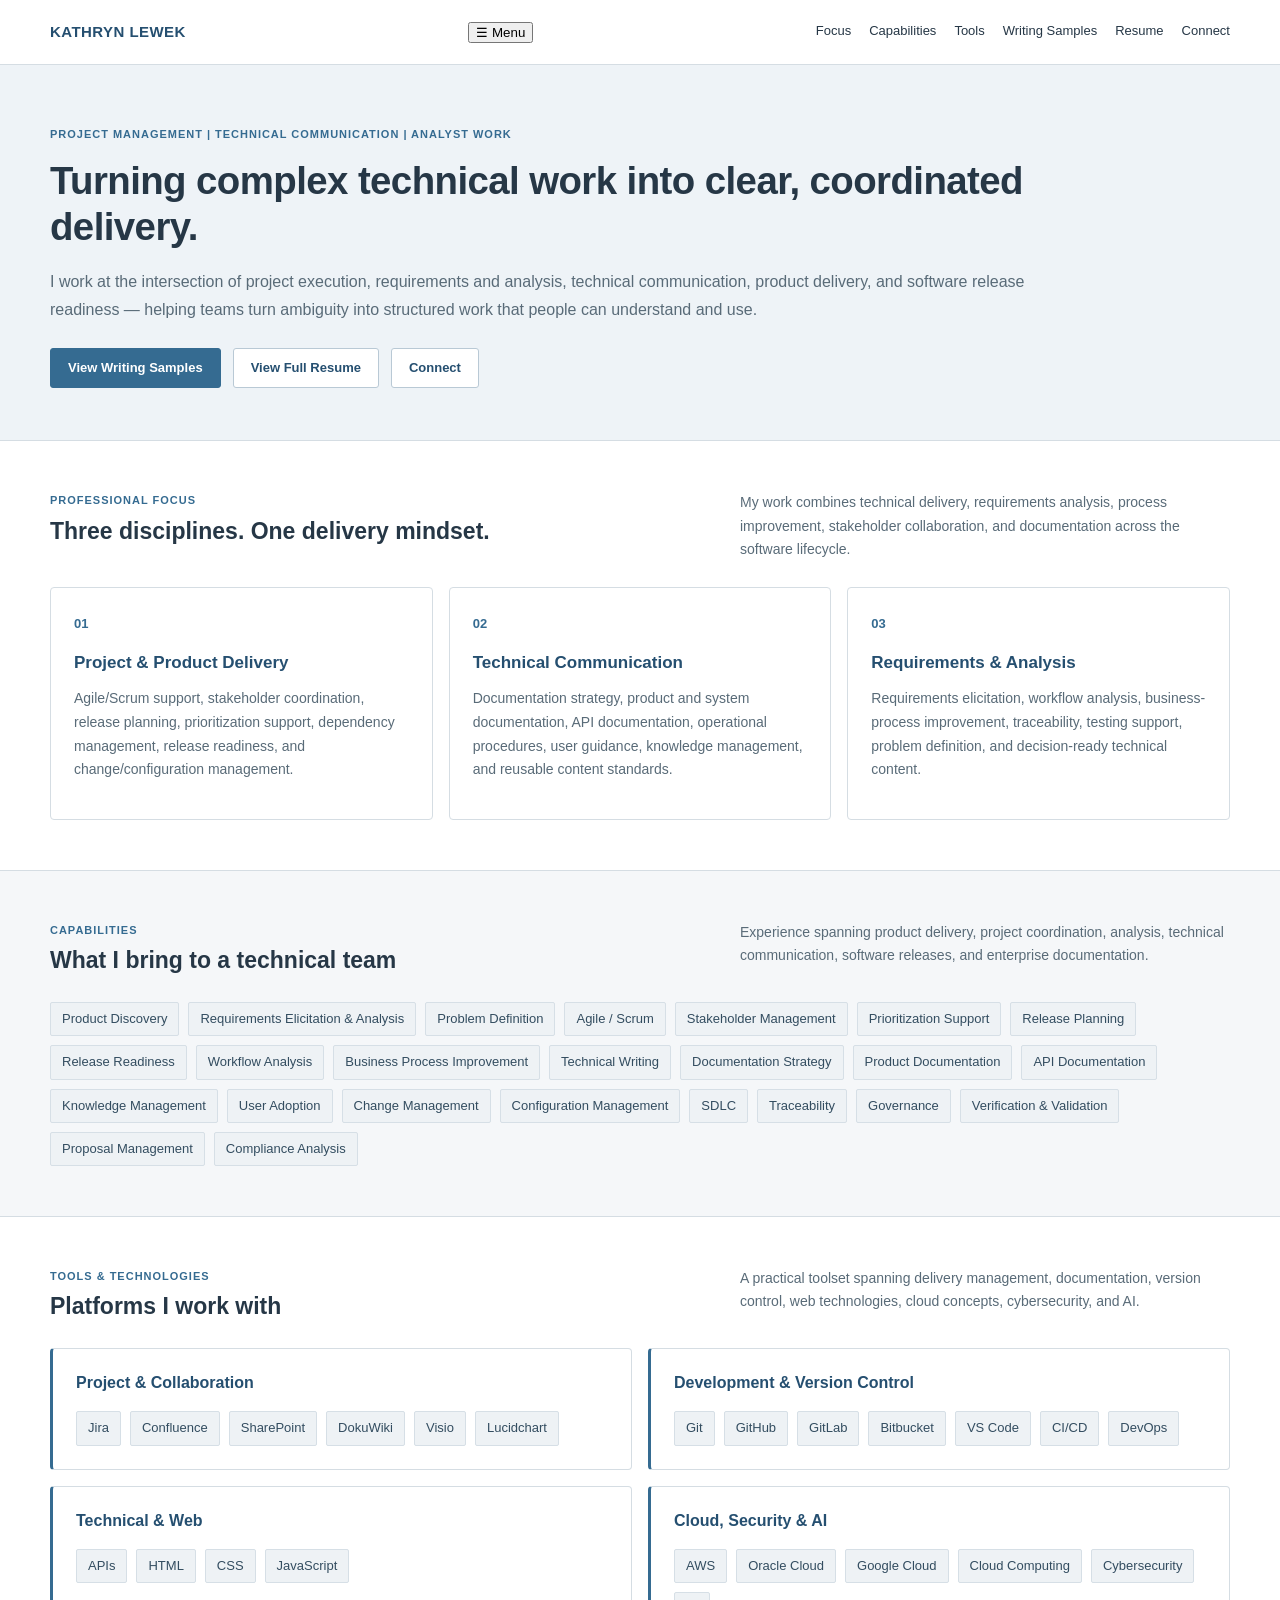
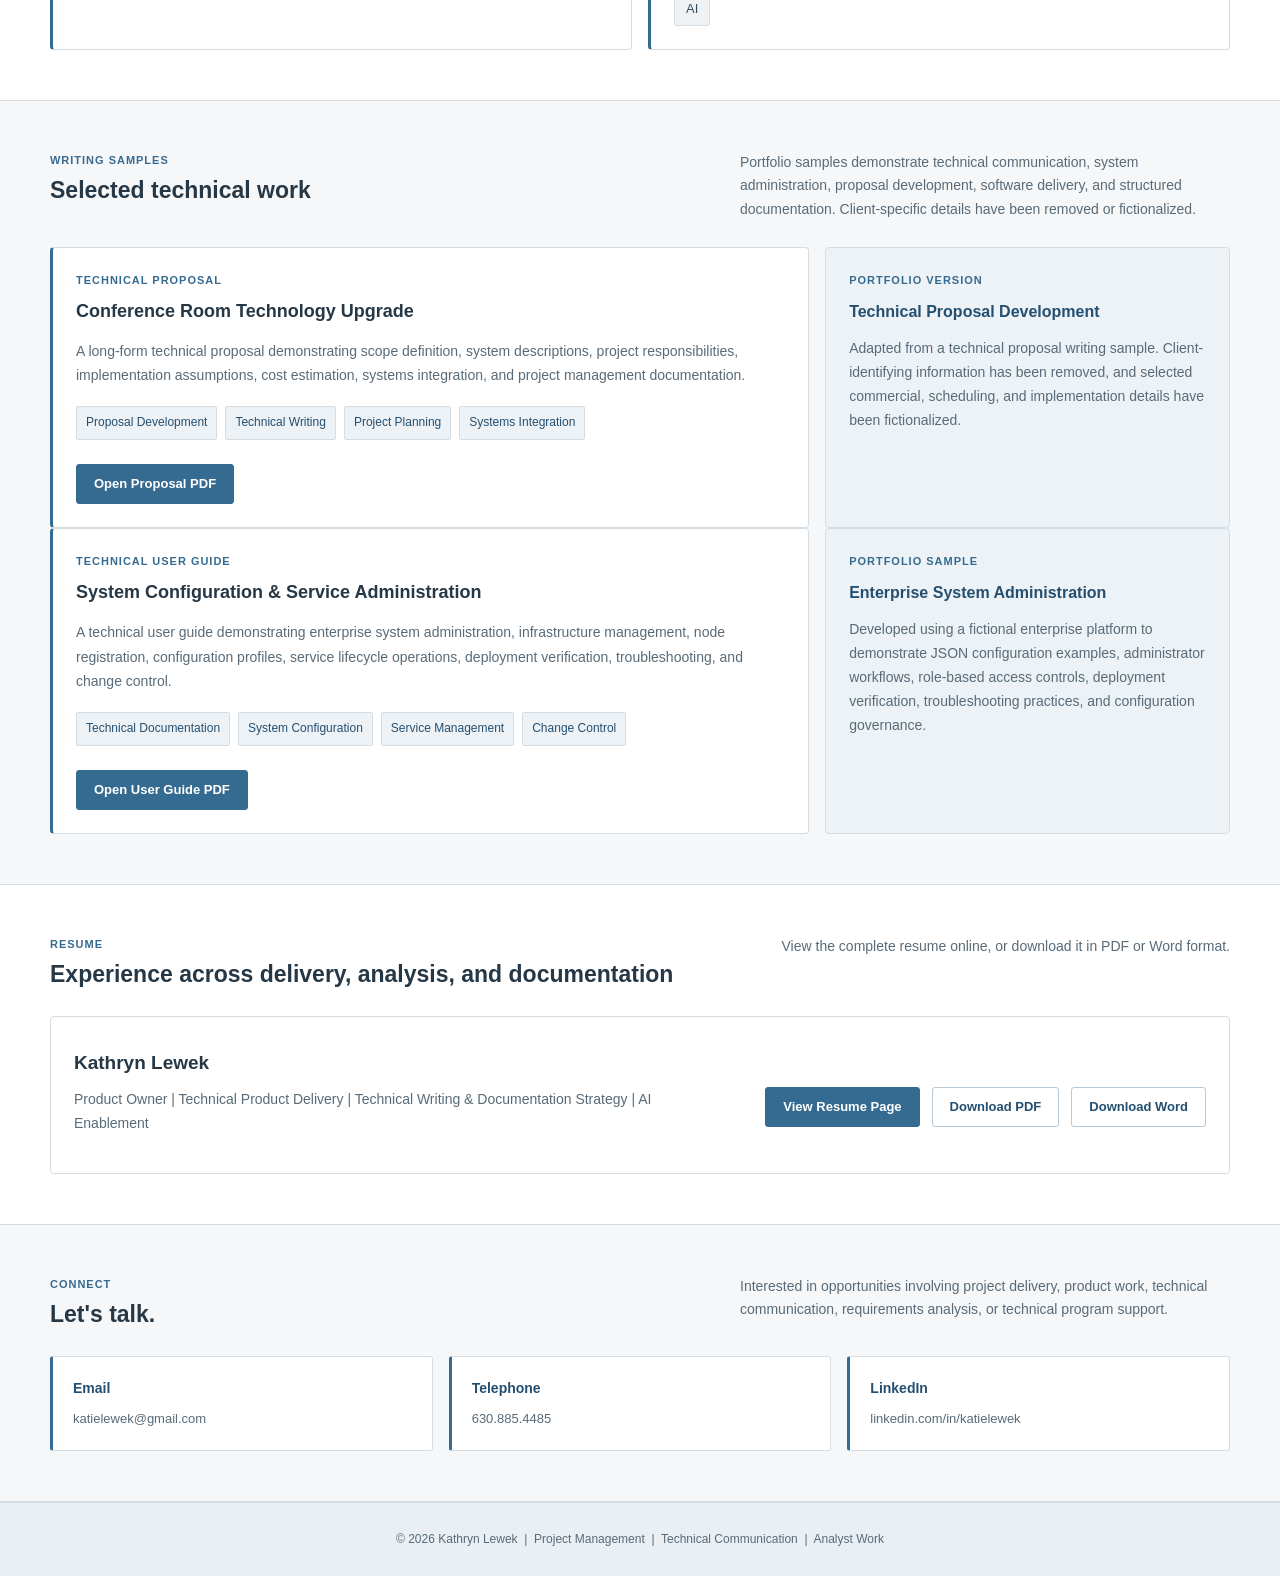
==== commit bcf5e2cc: "Refactor index.html for clarity and structure Updated meta tags, title, and navigation structure in " ====
--- a/index.html
+++ b/index.html
@@ -1,668 +1,440 @@
 
 <!doctype html>
 <html lang="en">
-
 <head>
-    <meta charset="utf-8">
-    <meta name="viewport"
-          content="width=device-width, initial-scale=1">
-
-    <meta name="description"
-          content="Kathryn Lewek portfolio - project management, technical communication, product delivery, and analyst work.">
-
-    <title>Kathryn Lewek | Project Management & Technical Communication</title>
-
-    <link rel="stylesheet" href="/styles.css?v=6">
+  <meta charset="utf-8">
+  <meta name="viewport" content="width=device-width, initial-scale=1">
+  <meta name="description" content="Kathryn Lewek | Project management, technical communication, product delivery and requirements analysis.">
+  <title>Kathryn Lewek | Technical Delivery & Communication</title>
+  <link rel="stylesheet" href="/styles.css?v=8">
 </head>
 
 <body>
 
-<!-- =========================
-     NAVIGATION
-========================= -->
-
+<!-- NAVIGATION -->
 <nav class="nav">
-    <div class="wrap navin">
-
-        <a class="brand" href="index.html">
-            KATHRYN LEWEK
-        </a>
-
-        <div class="links">
-            <a href="#focus">Focus</a>
-            <a href="#capabilities">Capabilities</a>
-            <a href="#tools">Tools</a>
-            <a href="#samples">Writing Samples</a>
-            <a href="resume.html">Resume</a>
-            <a href="#connect">Connect</a>
-        </div>
-
-        <a class="btn mobile" href="resume.html">
-            Resume
-        </a>
-
-    </div>
+  <div class="wrap navin">
+    <a class="brand" href="index.html">KATHRYN LEWEK</a>
+
+    <button class="menu-toggle" type="button"
+            aria-expanded="false"
+            aria-controls="main-navigation">
+      <span class="menu-symbol" aria-hidden="true">&#9776;</span>
+      <span class="menu-label">Menu</span>
+    </button>
+
+    <div class="links" id="main-navigation">
+      <a href="#focus">Focus</a>
+      <a href="#capabilities">Capabilities</a>
+      <a href="#tools">Tools</a>
+      <a href="#samples">Writing Samples</a>
+      <a href="resume.html">Resume</a>
+      <a href="#connect">Connect</a>
+    </div>
+  </div>
 </nav>
 
-
-<!-- =========================
-     HERO
-========================= -->
-
+<!-- INTRODUCTION -->
 <header class="hero">
-    <div class="wrap">
-
-        <div class="eyebrow">
-            Project Management • Technical Communication • Analyst Work
-        </div>
-
-        <h1>
-            Turning complex technical work into clear, coordinated delivery.
-        </h1>
-
-        <p class="lede">
-            I work at the intersection of project execution,
-            requirements and analysis, technical communication,
-            product delivery, and software release readiness —
-            helping teams turn ambiguity into structured work
-            that people can understand and use.
-        </p>
-
+  <div class="wrap">
+    <div class="eyebrow">
+      Project Management | Technical Communication | Analyst Work
+    </div>
+
+    <h1>Turning complex technical work into clear, coordinated delivery.</h1>
+
+    <p class="lede">
+      I work at the intersection of project execution,
+      requirements and analysis, technical communication,
+      product delivery, and software release readiness —
+      helping teams turn ambiguity into structured work
+      that people can understand and use.
+    </p>
+
+    <div class="actions">
+      <a class="btn primary" href="#samples">View Writing Samples</a>
+      <a class="btn" href="resume.html">View Full Resume</a>
+      <a class="btn" href="#connect">Connect</a>
+    </div>
+  </div>
+</header>
+
+<main>
+
+<!-- PROFESSIONAL FOCUS -->
+<section id="focus">
+  <div class="wrap">
+    <div class="sectionhead">
+      <div>
+        <div class="eyebrow">Professional Focus</div>
+        <h2>Three disciplines. One delivery mindset.</h2>
+      </div>
+      <p>
+        My work combines technical delivery, requirements analysis,
+        process improvement, stakeholder collaboration, and
+        documentation across the software lifecycle.
+      </p>
+    </div>
+
+    <div class="grid3">
+      <article class="card">
+        <div class="card-icon">01</div>
+        <h3>Project &amp; Product Delivery</h3>
+        <p>
+          Agile/Scrum support, stakeholder coordination,
+          release planning, prioritization support,
+          dependency management, release readiness,
+          and change/configuration management.
+        </p>
+      </article>
+
+      <article class="card">
+        <div class="card-icon">02</div>
+        <h3>Technical Communication</h3>
+        <p>
+          Documentation strategy, product and system documentation,
+          API documentation, operational procedures, user guidance,
+          knowledge management, and reusable content standards.
+        </p>
+      </article>
+
+      <article class="card">
+        <div class="card-icon">03</div>
+        <h3>Requirements &amp; Analysis</h3>
+        <p>
+          Requirements elicitation, workflow analysis,
+          business-process improvement, traceability,
+          testing support, problem definition,
+          and decision-ready technical content.
+        </p>
+      </article>
+    </div>
+  </div>
+</section>
+
+<!-- CAPABILITIES -->
+<section id="capabilities">
+  <div class="wrap">
+    <div class="sectionhead">
+      <div>
+        <div class="eyebrow">Capabilities</div>
+        <h2>What I bring to a technical team</h2>
+      </div>
+      <p>
+        Experience spanning product delivery, project coordination,
+        analysis, technical communication, software releases,
+        and enterprise documentation.
+      </p>
+    </div>
+
+    <div class="pillbox">
+      <span class="pill">Product Discovery</span>
+      <span class="pill">Requirements Elicitation &amp; Analysis</span>
+      <span class="pill">Problem Definition</span>
+      <span class="pill">Agile / Scrum</span>
+      <span class="pill">Stakeholder Management</span>
+      <span class="pill">Prioritization Support</span>
+      <span class="pill">Release Planning</span>
+      <span class="pill">Release Readiness</span>
+      <span class="pill">Workflow Analysis</span>
+      <span class="pill">Business Process Improvement</span>
+      <span class="pill">Technical Writing</span>
+      <span class="pill">Documentation Strategy</span>
+      <span class="pill">Product Documentation</span>
+      <span class="pill">API Documentation</span>
+      <span class="pill">Knowledge Management</span>
+      <span class="pill">User Adoption</span>
+      <span class="pill">Change Management</span>
+      <span class="pill">Configuration Management</span>
+      <span class="pill">SDLC</span>
+      <span class="pill">Traceability</span>
+      <span class="pill">Governance</span>
+      <span class="pill">Verification &amp; Validation</span>
+      <span class="pill">Proposal Management</span>
+      <span class="pill">Compliance Analysis</span>
+    </div>
+  </div>
+</section>
+
+<!-- TOOLS -->
+<section id="tools">
+  <div class="wrap">
+    <div class="sectionhead">
+      <div>
+        <div class="eyebrow">Tools &amp; Technologies</div>
+        <h2>Platforms I work with</h2>
+      </div>
+      <p>
+        A practical toolset spanning delivery management,
+        documentation, version control, web technologies,
+        cloud concepts, cybersecurity, and AI.
+      </p>
+    </div>
+
+    <div class="tool-groups">
+      <div class="tool-group card">
+        <h3>Project &amp; Collaboration</h3>
+        <div class="pillbox">
+          <span class="pill">Jira</span>
+          <span class="pill">Confluence</span>
+          <span class="pill">SharePoint</span>
+          <span class="pill">DokuWiki</span>
+          <span class="pill">Visio</span>
+          <span class="pill">Lucidchart</span>
+        </div>
+      </div>
+
+      <div class="tool-group card">
+        <h3>Development &amp; Version Control</h3>
+        <div class="pillbox">
+          <span class="pill">Git</span>
+          <span class="pill">GitHub</span>
+          <span class="pill">GitLab</span>
+          <span class="pill">Bitbucket</span>
+          <span class="pill">VS Code</span>
+          <span class="pill">CI/CD</span>
+          <span class="pill">DevOps</span>
+        </div>
+      </div>
+
+      <div class="tool-group card">
+        <h3>Technical &amp; Web</h3>
+        <div class="pillbox">
+          <span class="pill">APIs</span>
+          <span class="pill">HTML</span>
+          <span class="pill">CSS</span>
+          <span class="pill">JavaScript</span>
+        </div>
+      </div>
+
+      <div class="tool-group card">
+        <h3>Cloud, Security &amp; AI</h3>
+        <div class="pillbox">
+          <span class="pill">AWS</span>
+          <span class="pill">Oracle Cloud</span>
+          <span class="pill">Google Cloud</span>
+          <span class="pill">Cloud Computing</span>
+          <span class="pill">Cybersecurity</span>
+          <span class="pill">AI</span>
+        </div>
+      </div>
+    </div>
+  </div>
+</section>
+
+<!-- WRITING SAMPLES -->
+<section id="samples">
+  <div class="wrap">
+    <div class="sectionhead">
+      <div>
+        <div class="eyebrow">Writing Samples</div>
+        <h2>Selected technical work</h2>
+      </div>
+      <p>
+        Portfolio samples demonstrate technical communication,
+        system administration, proposal development,
+        software delivery, and structured documentation.
+        Client-specific details have been removed or fictionalized.
+      </p>
+    </div>
+
+    <!-- SAMPLE 1 -->
+    <div class="sample">
+      <article class="card sample-card">
+        <div class="eyebrow">Technical Proposal</div>
+        <h3>Conference Room Technology Upgrade</h3>
+        <p>
+          A long-form technical proposal demonstrating scope
+          definition, system descriptions, project responsibilities,
+          implementation assumptions, cost estimation,
+          systems integration, and project management documentation.
+        </p>
+        <div class="sample-tags">
+          <span>Proposal Development</span>
+          <span>Technical Writing</span>
+          <span>Project Planning</span>
+          <span>Systems Integration</span>
+        </div>
         <div class="actions">
-
-            <a class="btn primary" href="#samples">
-                View Writing Samples
-            </a>
-
-            <a class="btn" href="resume.html">
-                View Full Resume
-            </a>
-
-            <a class="btn" href="#connect">
-                Connect
-            </a>
-
-        </div>
-
-    </div>
-</header>
-
-
-<main>
-
-<!-- =========================
-     PROFESSIONAL FOCUS
-========================= -->
-
-<section id="focus">
-    <div class="wrap">
-
-        <div class="sectionhead">
-
-            <div>
-                <div class="eyebrow">
-                    Professional Focus
-                </div>
-
-                <h2>
-                    Three disciplines. One delivery mindset.
-                </h2>
-            </div>
-
-            <p>
-                My work combines technical delivery,
-                requirements analysis, process improvement,
-                stakeholder collaboration, and documentation
-                across the software lifecycle.
-            </p>
-
-        </div>
-
-        <div class="grid3">
-
-            <article class="card">
-
-                <div class="card-icon">01</div>
-
-                <h3>Project &amp; Product Delivery</h3>
-
-                <p>
-                    Agile/Scrum support, stakeholder coordination,
-                    release planning, prioritization support,
-                    dependency management, release readiness,
-                    and change/configuration management.
-                </p>
-
-            </article>
-
-            <article class="card">
-
-                <div class="card-icon">02</div>
-
-                <h3>Technical Communication</h3>
-
-                <p>
-                    Documentation strategy, product and system
-                    documentation, API documentation, operational
-                    procedures, user guidance, knowledge management,
-                    and reusable content standards.
-                </p>
-
-            </article>
-
-            <article class="card">
-
-                <div class="card-icon">03</div>
-
-                <h3>Requirements &amp; Analysis</h3>
-
-                <p>
-                    Requirements elicitation, workflow analysis,
-                    business-process improvement, traceability,
-                    testing support, problem definition,
-                    and decision-ready technical content.
-                </p>
-
-            </article>
-
-        </div>
-
-    </div>
-</section>
-
-
-<!-- =========================
-     CAPABILITIES
-========================= -->
-
-<section id="capabilities">
-    <div class="wrap">
-
-        <div class="sectionhead">
-
-            <div>
-                <div class="eyebrow">
-                    Capabilities
-                </div>
-
-                <h2>
-                    What I bring to a technical team
-                </h2>
-            </div>
-
-            <p>
-                Experience spanning product delivery,
-                project coordination, analysis,
-                technical communication, software releases,
-                and enterprise documentation.
-            </p>
-
-        </div>
-
-        <div class="pillbox">
-
-            <span class="pill">Product Discovery</span>
-            <span class="pill">Requirements Elicitation &amp; Analysis</span>
-            <span class="pill">Problem Definition</span>
-            <span class="pill">Agile / Scrum</span>
-            <span class="pill">Stakeholder Management</span>
-            <span class="pill">Prioritization Support</span>
-            <span class="pill">Release Planning</span>
-            <span class="pill">Release Readiness</span>
-            <span class="pill">Workflow Analysis</span>
-            <span class="pill">Business Process Improvement</span>
-            <span class="pill">Technical Writing</span>
-            <span class="pill">Documentation Strategy</span>
-            <span class="pill">Product Documentation</span>
-            <span class="pill">API Documentation</span>
-            <span class="pill">Knowledge Management</span>
-            <span class="pill">User Adoption</span>
-            <span class="pill">Change Management</span>
-            <span class="pill">Configuration Management</span>
-            <span class="pill">SDLC</span>
-            <span class="pill">Traceability</span>
-            <span class="pill">Governance</span>
-            <span class="pill">Verification &amp; Validation</span>
-            <span class="pill">Proposal Management</span>
-            <span class="pill">Compliance Analysis</span>
-
-        </div>
-
-    </div>
-</section>
-
-
-<!-- =========================
-     TOOLS & TECHNOLOGIES
-========================= -->
-
-<section id="tools">
-    <div class="wrap">
-
-        <div class="sectionhead">
-
-            <div>
-                <div class="eyebrow">
-                    Tools &amp; Technologies
-                </div>
-
-                <h2>
-                    Platforms I work with
-                </h2>
-            </div>
-
-            <p>
-                A practical toolset spanning delivery management,
-                documentation, version control, web technologies,
-                cloud concepts, cybersecurity, and AI.
-            </p>
-
-        </div>
-
-        <div class="tool-groups">
-
-            <div class="tool-group card">
-
-                <h3>Project &amp; Collaboration</h3>
-
-                <div class="pillbox">
-                    <span class="pill">Jira</span>
-                    <span class="pill">Confluence</span>
-                    <span class="pill">SharePoint</span>
-                    <span class="pill">DokuWiki</span>
-                    <span class="pill">Visio</span>
-                    <span class="pill">Lucidchart</span>
-                </div>
-
-            </div>
-
-            <div class="tool-group card">
-
-                <h3>Development &amp; Version Control</h3>
-
-                <div class="pillbox">
-                    <span class="pill">Git</span>
-                    <span class="pill">GitHub</span>
-                    <span class="pill">GitLab</span>
-                    <span class="pill">Bitbucket</span>
-                    <span class="pill">VS Code</span>
-                    <span class="pill">CI/CD</span>
-                    <span class="pill">DevOps</span>
-                </div>
-
-            </div>
-
-            <div class="tool-group card">
-
-                <h3>Technical &amp; Web</h3>
-
-                <div class="pillbox">
-                    <span class="pill">APIs</span>
-                    <span class="pill">HTML</span>
-                    <span class="pill">CSS</span>
-                    <span class="pill">JavaScript</span>
-                </div>
-
-            </div>
-
-            <div class="tool-group card">
-
-                <h3>Cloud, Security &amp; AI</h3>
-
-                <div class="pillbox">
-                    <span class="pill">AWS</span>
-                    <span class="pill">Oracle Cloud</span>
-                    <span class="pill">Google Cloud</span>
-                    <span class="pill">Cloud Computing</span>
-                    <span class="pill">Cybersecurity</span>
-                    <span class="pill">AI</span>
-                </div>
-
-            </div>
-
-        </div>
-
-    </div>
-</section>
-
-
-<!-- =========================
-     WRITING SAMPLES
-========================= -->
-
-<section id="samples">
-    <div class="wrap">
-
-        <div class="sectionhead">
-
-            <div>
-                <div class="eyebrow">
-                    Writing Samples
-                </div>
-
-                <h2>
-                    Selected technical work
-                </h2>
-            </div>
-
-            <p>
-                Portfolio samples demonstrate technical communication,
-                system administration, proposal development,
-                software delivery, and structured documentation.
-                Client-specific information has been removed
-                or replaced with fictional examples.
-            </p>
-
-        </div>
-
-
-        <!-- =========================
-             SAMPLE 1: TECHNICAL PROPOSAL
-        ========================= -->
-
-        <div class="sample">
-
-            <article class="card sample-card">
-
-                <div class="eyebrow">
-                    Technical Proposal
-                </div>
-
-                <h3>
-                    Conference Room Technology Upgrade
-                </h3>
-
-                <p>
-                    A long-form technical proposal demonstrating
-                    scope definition, system descriptions,
-                    project responsibilities, implementation assumptions,
-                    cost estimation, system integration planning,
-                    and project management documentation.
-                </p>
-
-                <div class="sample-tags">
-                    <span>Proposal Development</span>
-                    <span>Technical Writing</span>
-                    <span>Project Planning</span>
-                    <span>Systems Integration</span>
-                </div>
-
-                <div class="actions">
-
-                    <a class="btn primary"
-                       href="downloads/Technical_Proposal_Writing_Sample.pdf"
-                       target="_blank"
-                       rel="noopener">
-
-                        Open Proposal PDF
-
-                    </a>
-
-                </div>
-
-            </article>
-
-
-            <aside class="meta">
-
-                <div class="eyebrow">
-                    Portfolio Version
-                </div>
-
-                <h3>
-                    Technical Proposal Development
-                </h3>
-
-                <p>
-                    Adapted from a technical proposal writing sample.
-                    Client-identifying information has been removed,
-                    and selected commercial, scheduling, and
-                    implementation details have been fictionalized
-                    for portfolio demonstration purposes.
-                </p>
-
-            </aside>
-
-        </div>
-
-
-        <!-- =========================
-             SAMPLE 2: TECHNICAL USER GUIDE
-        ========================= -->
-
-        <div class="sample" style="margin-top: 24px;">
-
-            <article class="card sample-card">
-
-                <div class="eyebrow">
-                    Technical User Guide
-                </div>
-
-                <h3>
-                    System Configuration &amp; Service Administration
-                </h3>
-
-                <p>
-                    A technical user guide demonstrating
-                    enterprise system administration,
-                    infrastructure management, node registration,
-                    configuration profiles, service lifecycle operations,
-                    deployment verification, troubleshooting,
-                    and change control.
-                </p>
-
-                <div class="sample-tags">
-                    <span>Technical Documentation</span>
-                    <span>System Configuration</span>
-                    <span>Service Management</span>
-                    <span>Change Control</span>
-                </div>
-
-                <div class="actions">
-
-                    <a class="btn primary"
-                       href="downloads/System_Configuration_Technical_User_Guide.pdf"
-                       target="_blank"
-                       rel="noopener">
-
-                        Open User Guide PDF
-
-                    </a>
-
-                </div>
-
-            </article>
-
-
-            <aside class="meta">
-
-                <div class="eyebrow">
-                    Portfolio Sample
-                </div>
-
-                <h3>
-                    Enterprise System Administration
-                </h3>
-
-                <p>
-                    Developed using a fictional enterprise platform
-                    to demonstrate technical procedures, JSON
-                    configuration examples, administrator workflows,
-                    role-based access controls, deployment
-                    verification, troubleshooting practices,
-                    and configuration governance.
-                </p>
-
-            </aside>
-
-        </div>
-
-    </div>
-</section>
-
-
-<!-- =========================
-     RESUME
-========================= -->
-
+          <a class="btn primary"
+             href="downloads/Technical_Proposal_Writing_Sample.pdf"
+             target="_blank" rel="noopener">
+            Open Proposal PDF
+          </a>
+        </div>
+      </article>
+
+      <aside class="meta">
+        <div class="eyebrow">Portfolio Version</div>
+        <h3>Technical Proposal Development</h3>
+        <p>
+          Adapted from a technical proposal writing sample.
+          Client-identifying information has been removed,
+          and selected commercial, scheduling, and
+          implementation details have been fictionalized.
+        </p>
+      </aside>
+    </div>
+
+    <!-- SAMPLE 2 -->
+    <div class="sample sample-spaced">
+      <article class="card sample-card">
+        <div class="eyebrow">Technical User Guide</div>
+        <h3>System Configuration &amp; Service Administration</h3>
+        <p>
+          A technical user guide demonstrating enterprise
+          system administration, infrastructure management,
+          node registration, configuration profiles,
+          service lifecycle operations, deployment verification,
+          troubleshooting, and change control.
+        </p>
+        <div class="sample-tags">
+          <span>Technical Documentation</span>
+          <span>System Configuration</span>
+          <span>Service Management</span>
+          <span>Change Control</span>
+        </div>
+        <div class="actions">
+          <a class="btn primary"
+             href="downloads/System_Configuration_Technical_User_Guide.pdf"
+             target="_blank" rel="noopener">
+            Open User Guide PDF
+          </a>
+        </div>
+      </article>
+
+      <aside class="meta">
+        <div class="eyebrow">Portfolio Sample</div>
+        <h3>Enterprise System Administration</h3>
+        <p>
+          Developed using a fictional enterprise platform
+          to demonstrate JSON configuration examples,
+          administrator workflows, role-based access controls,
+          deployment verification, troubleshooting practices,
+          and configuration governance.
+        </p>
+      </aside>
+    </div>
+  </div>
+</section>
+
+<!-- RESUME -->
 <section id="resume">
-    <div class="wrap">
-
-        <div class="sectionhead">
-
-            <div>
-                <div class="eyebrow">
-                    Resume
-                </div>
-
-                <h2>
-                    Experience across delivery,
-                    analysis, and documentation
-                </h2>
-            </div>
-
-            <p>
-                View the complete resume online,
-                or download it in PDF or Word format.
-            </p>
-
-        </div>
-
-        <div class="card resume-card">
-
-            <div>
-
-                <h3>Kathryn Lewek</h3>
-
-                <p class="resume-title">
-                    Product Owner |
-                    Technical Product Delivery |
-                    Technical Writing &amp; Documentation Strategy |
-                    AI Enablement
-                </p>
-
-            </div>
-
-            <div class="actions">
-
-                <a class="btn primary"
-                   href="resume.html">
-                    View Resume Page
-                </a>
-
-                <a class="btn"
-                   href="downloads/Kathryn_Lewek_Resume.pdf"
-                   download>
-                    Download PDF
-                </a>
-
-                <a class="btn"
-                   href="downloads/Kathryn_Lewek_Resume.docx"
-                   download>
-                    Download Word
-                </a>
-
-            </div>
-
-        </div>
-
-    </div>
-</section>
-
-
-<!-- =========================
-     CONNECT
-========================= -->
-
+  <div class="wrap">
+    <div class="sectionhead">
+      <div>
+        <div class="eyebrow">Resume</div>
+        <h2>Experience across delivery, analysis, and documentation</h2>
+      </div>
+      <p>
+        View the complete resume online, or download
+        it in PDF or Word format.
+      </p>
+    </div>
+
+    <div class="card resume-card">
+      <div>
+        <h3>Kathryn Lewek</h3>
+        <p class="resume-title">
+          Product Owner | Technical Product Delivery |
+          Technical Writing &amp; Documentation Strategy |
+          AI Enablement
+        </p>
+      </div>
+      <div class="actions">
+        <a class="btn primary" href="resume.html">View Resume Page</a>
+        <a class="btn" href="downloads/Kathryn_Lewek_Resume.pdf"
+           download>Download PDF</a>
+        <a class="btn" href="downloads/Kathryn_Lewek_Resume.docx"
+           download>Download Word</a>
+      </div>
+    </div>
+  </div>
+</section>
+
+<!-- CONTACT -->
 <section id="connect">
-    <div class="wrap">
-
-        <div class="sectionhead">
-
-            <div>
-                <div class="eyebrow">
-                    Connect
-                </div>
-
-                <h2>
-                    Let's talk.
-                </h2>
-            </div>
-
-            <p>
-                Interested in opportunities involving
-                project delivery, product work,
-                technical communication,
-                requirements analysis,
-                or technical program support.
-            </p>
-
-        </div>
-
-        <div class="contactgrid">
-
-            <a class="contact"
-               href="mailto:katielewek@gmail.com">
-
-                <strong>Email</strong>
-
-                <span>
-                    katielewek@gmail.com
-                </span>
-
-            </a>
-
-            <a class="contact"
-               href="tel:+16308854485">
-
-                <strong>Telephone</strong>
-
-                <span>
-                    630.885.4485
-                </span>
-
-            </a>
-
-            <a class="contact"
-               href="https://www.linkedin.com/in/katielewek"
-               target="_blank"
-               rel="noopener">
-
-                <strong>LinkedIn</strong>
-
-                <span>
-                    linkedin.com/in/katielewek
-                </span>
-
-            </a>
-
-        </div>
-
-    </div>
+  <div class="wrap">
+    <div class="sectionhead">
+      <div>
+        <div class="eyebrow">Connect</div>
+        <h2>Let's talk.</h2>
+      </div>
+      <p>
+        Interested in opportunities involving project delivery,
+        product work, technical communication, requirements analysis,
+        or technical program support.
+      </p>
+    </div>
+
+    <div class="contactgrid">
+      <a class="contact" href="mailto:katielewek@gmail.com">
+        <strong>Email</strong>
+        <span>katielewek@gmail.com</span>
+      </a>
+
+      <a class="contact" href="tel:+16308854485">
+        <strong>Telephone</strong>
+        <span>630.885.4485</span>
+      </a>
+
+      <a class="contact"
+         href="https://www.linkedin.com/in/katielewek"
+         target="_blank" rel="noopener">
+        <strong>LinkedIn</strong>
+        <span>linkedin.com/in/katielewek</span>
+      </a>
+    </div>
+  </div>
 </section>
 
 </main>
 
-
-<!-- =========================
-     FOOTER
-========================= -->
-
 <footer class="footer">
-
-    <div class="wrap">
-
-        © 2026 Kathryn Lewek
-        <span class="footer-dot">•</span>
-        Project Management
-        <span class="footer-dot">•</span>
-        Technical Communication
-        <span class="footer-dot">•</span>
-        Analyst Work
-
-    </div>
-
+  <div class="wrap">
+    &copy; 2026 Kathryn Lewek &nbsp;|&nbsp;
+    Project Management &nbsp;|&nbsp;
+    Technical Communication &nbsp;|&nbsp; Analyst Work
+  </div>
 </footer>
+
+<!-- MOBILE MENU -->
+<script>
+(function () {
+  const button = document.querySelector(".menu-toggle");
+  const navigation = document.querySelector("#main-navigation");
+
+  if (!button || !navigation) return;
+
+  function closeMenu() {
+    navigation.classList.remove("is-open");
+    button.setAttribute("aria-expanded", "false");
+    button.querySelector(".menu-symbol").textContent = "\u2630";
+    button.querySelector(".menu-label").textContent = "Menu";
+  }
+
+  button.addEventListener("click", function () {
+    const isOpen = navigation.classList.toggle("is-open");
+    button.setAttribute("aria-expanded", String(isOpen));
+    button.querySelector(".menu-symbol").textContent =
+      isOpen ? "\u00D7" : "\u2630";
+    button.querySelector(".menu-label").textContent =
+      isOpen ? "Close" : "Menu";
+  });
+
+  navigation.querySelectorAll("a").forEach(function (link) {
+    link.addEventListener("click", closeMenu);
+  });
+
+  window.addEventListener("resize", function () {
+    if (window.innerWidth > 820) closeMenu();
+  });
+
+  document.addEventListener("keydown", function (event) {
+    if (event.key === "Escape") closeMenu();
+  });
+})();
+</script>
 
 </body>
 </html>
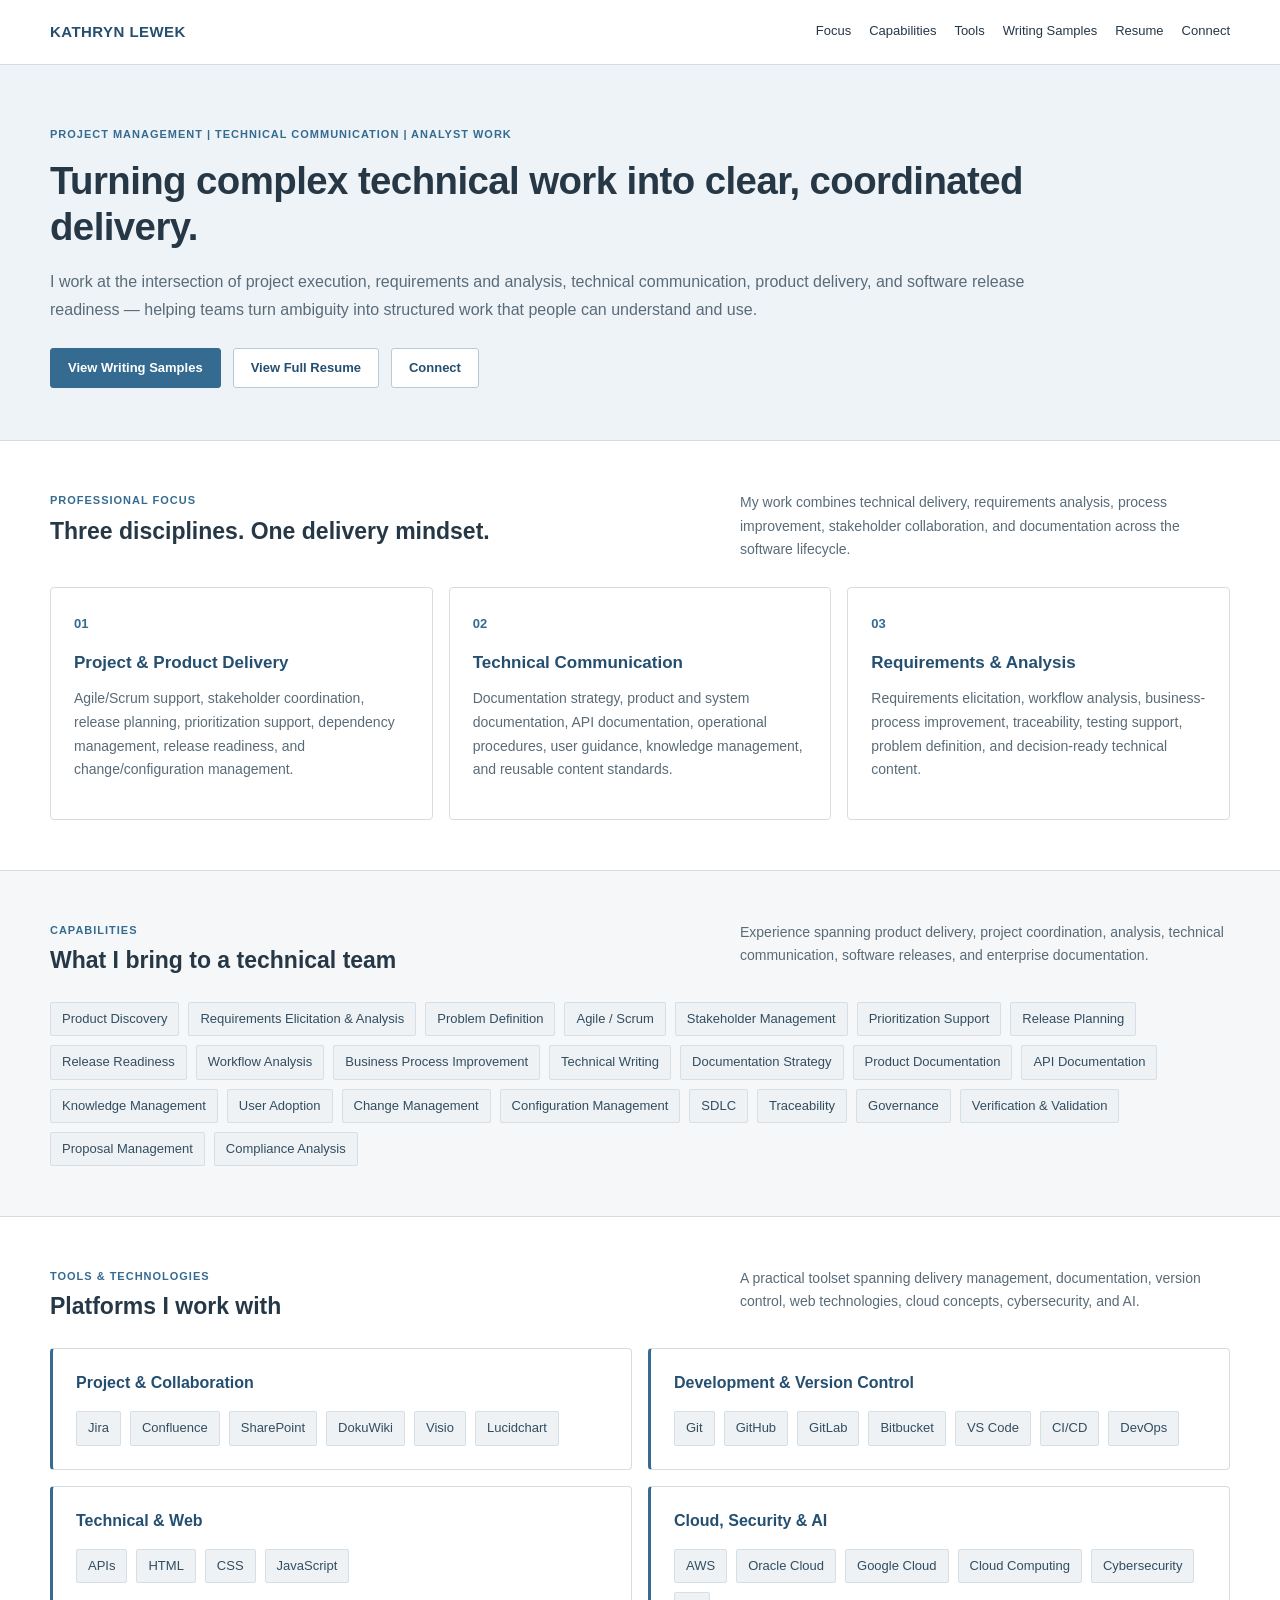
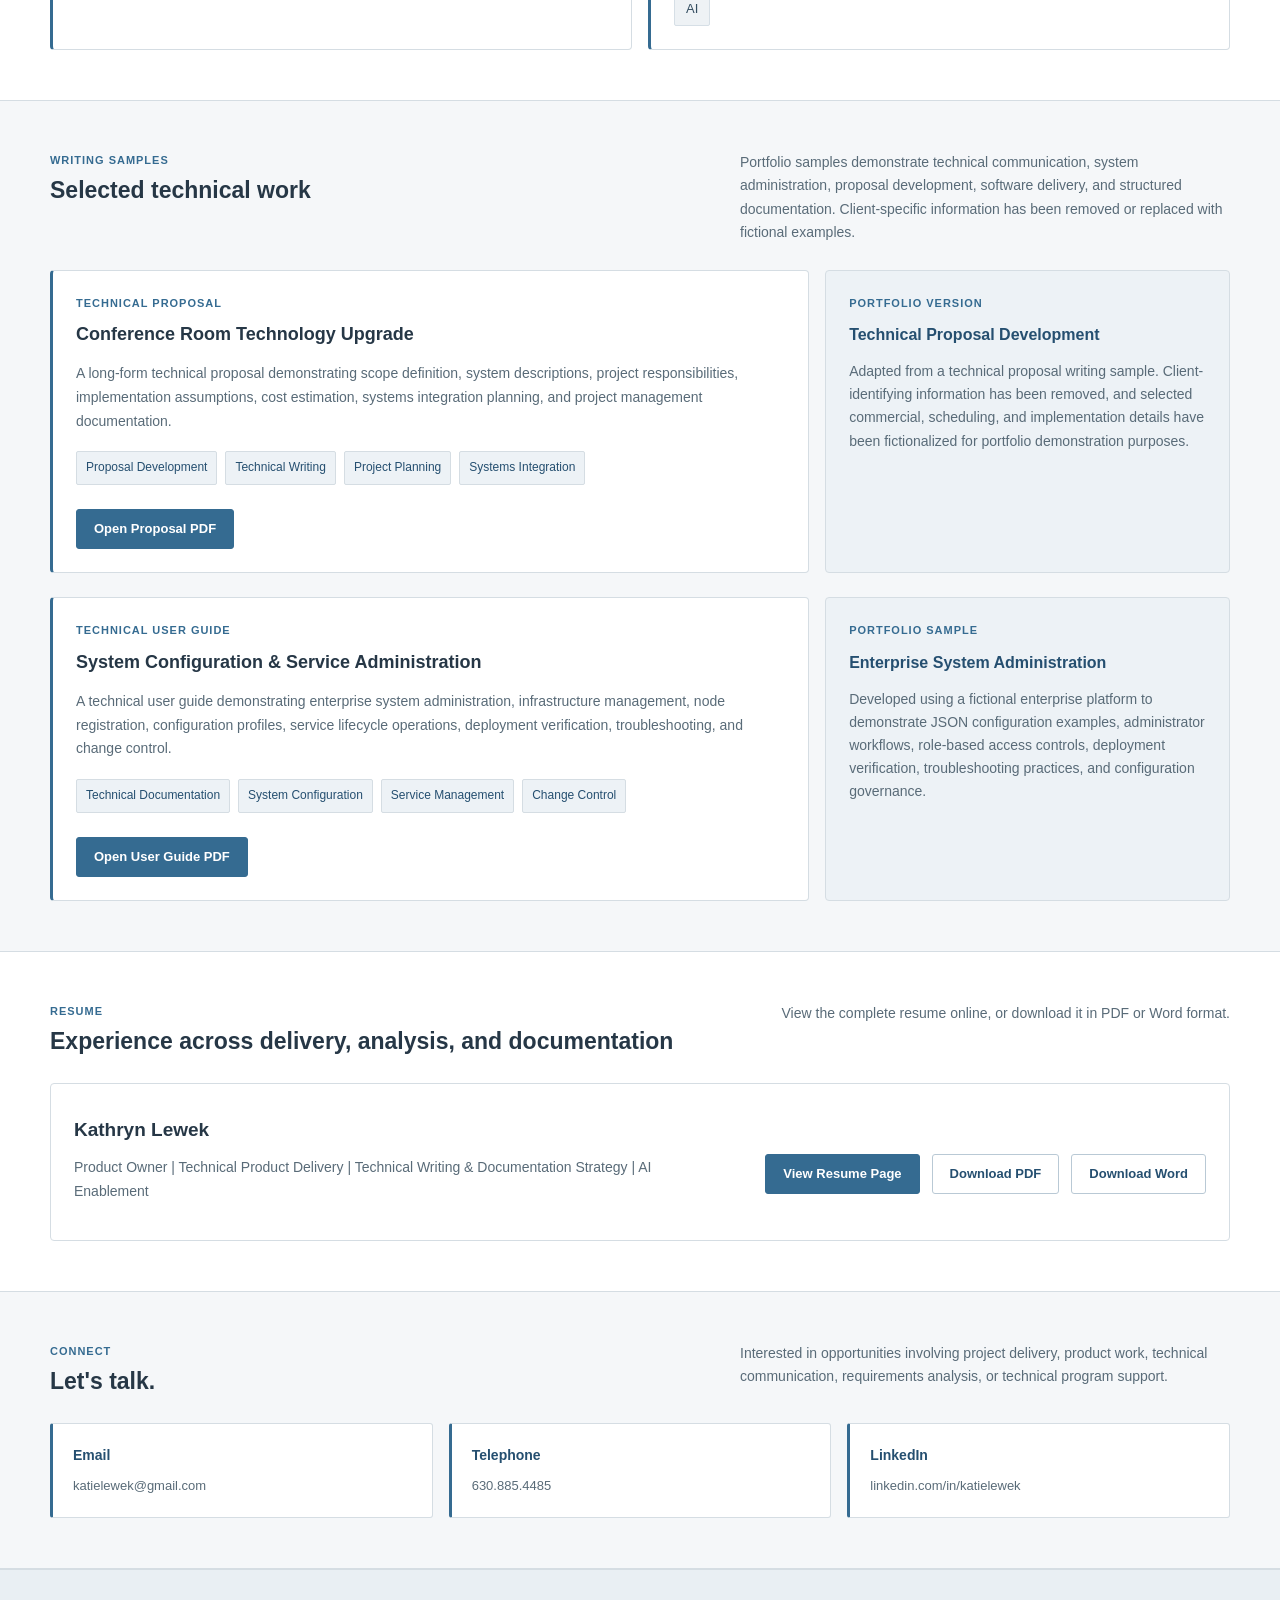
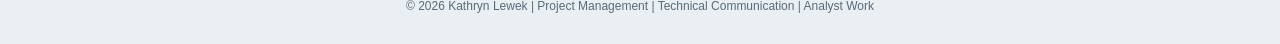
==== commit f67bfc6e: "Refactor index.html for better readability and structure Updated HTML structure and content for impr" ====
--- a/index.html
+++ b/index.html
@@ -1,25 +1,40 @@
 
-<!doctype html>
+<!DOCTYPE html>
 <html lang="en">
+
 <head>
-  <meta charset="utf-8">
-  <meta name="viewport" content="width=device-width, initial-scale=1">
-  <meta name="description" content="Kathryn Lewek | Project management, technical communication, product delivery and requirements analysis.">
-  <title>Kathryn Lewek | Technical Delivery & Communication</title>
-  <link rel="stylesheet" href="/styles.css?v=8">
+  <meta charset="UTF-8">
+  <meta name="viewport"
+        content="width=device-width, initial-scale=1.0">
+
+  <meta name="description"
+        content="Kathryn Lewek portfolio featuring project management, technical communication, requirements analysis, and technical writing.">
+
+  <title>Kathryn Lewek | Professional Portfolio</title>
+
+  <link rel="stylesheet" href="/styles.css?v=11">
 </head>
 
 <body>
 
-<!-- NAVIGATION -->
+<!-- =====================================
+     NAVIGATION
+===================================== -->
+
 <nav class="nav">
   <div class="wrap navin">
-    <a class="brand" href="index.html">KATHRYN LEWEK</a>
-
-    <button class="menu-toggle" type="button"
+
+    <a href="index.html" class="brand">
+      KATHRYN LEWEK
+    </a>
+
+    <button class="menu-toggle"
+            type="button"
+            aria-label="Toggle navigation menu"
             aria-expanded="false"
             aria-controls="main-navigation">
-      <span class="menu-symbol" aria-hidden="true">&#9776;</span>
+      <span class="menu-symbol"
+            aria-hidden="true">&#9776;</span>
       <span class="menu-label">Menu</span>
     </button>
 
@@ -31,17 +46,28 @@
       <a href="resume.html">Resume</a>
       <a href="#connect">Connect</a>
     </div>
+
   </div>
 </nav>
 
-<!-- INTRODUCTION -->
+
+<!-- =====================================
+     HERO
+===================================== -->
+
 <header class="hero">
   <div class="wrap">
+
     <div class="eyebrow">
-      Project Management | Technical Communication | Analyst Work
-    </div>
-
-    <h1>Turning complex technical work into clear, coordinated delivery.</h1>
+      Project Management |
+      Technical Communication |
+      Analyst Work
+    </div>
+
+    <h1>
+      Turning complex technical work into
+      clear, coordinated delivery.
+    </h1>
 
     <p class="lede">
       I work at the intersection of project execution,
@@ -52,34 +78,60 @@
     </p>
 
     <div class="actions">
-      <a class="btn primary" href="#samples">View Writing Samples</a>
-      <a class="btn" href="resume.html">View Full Resume</a>
-      <a class="btn" href="#connect">Connect</a>
-    </div>
+
+      <a href="#samples" class="btn primary">
+        View Writing Samples
+      </a>
+
+      <a href="resume.html" class="btn">
+        View Full Resume
+      </a>
+
+      <a href="#connect" class="btn">
+        Connect
+      </a>
+
+    </div>
+
   </div>
 </header>
 
+
 <main>
 
-<!-- PROFESSIONAL FOCUS -->
+<!-- =====================================
+     PROFESSIONAL FOCUS
+===================================== -->
+
 <section id="focus">
   <div class="wrap">
+
     <div class="sectionhead">
       <div>
-        <div class="eyebrow">Professional Focus</div>
-        <h2>Three disciplines. One delivery mindset.</h2>
-      </div>
+        <div class="eyebrow">
+          Professional Focus
+        </div>
+
+        <h2>
+          Three disciplines. One delivery mindset.
+        </h2>
+      </div>
+
       <p>
-        My work combines technical delivery, requirements analysis,
-        process improvement, stakeholder collaboration, and
-        documentation across the software lifecycle.
+        My work combines technical delivery,
+        requirements analysis, process improvement,
+        stakeholder collaboration, and documentation
+        across the software lifecycle.
       </p>
     </div>
 
     <div class="grid3">
+
       <article class="card">
         <div class="card-icon">01</div>
+
         <h3>Project &amp; Product Delivery</h3>
+
         <p>
           Agile/Scrum support, stakeholder coordination,
           release planning, prioritization support,
@@ -90,17 +142,22 @@
 
       <article class="card">
         <div class="card-icon">02</div>
+
         <h3>Technical Communication</h3>
+
         <p>
-          Documentation strategy, product and system documentation,
-          API documentation, operational procedures, user guidance,
-          knowledge management, and reusable content standards.
+          Documentation strategy, product and system
+          documentation, API documentation, operational
+          procedures, user guidance, knowledge management,
+          and reusable content standards.
         </p>
       </article>
 
       <article class="card">
         <div class="card-icon">03</div>
+
         <h3>Requirements &amp; Analysis</h3>
+
         <p>
           Requirements elicitation, workflow analysis,
           business-process improvement, traceability,
@@ -108,21 +165,33 @@
           and decision-ready technical content.
         </p>
       </article>
-    </div>
+
+    </div>
+
   </div>
 </section>
 
-<!-- CAPABILITIES -->
+
+<!-- =====================================
+     CAPABILITIES
+===================================== -->
+
 <section id="capabilities">
   <div class="wrap">
+
     <div class="sectionhead">
       <div>
         <div class="eyebrow">Capabilities</div>
-        <h2>What I bring to a technical team</h2>
-      </div>
+
+        <h2>
+          What I bring to a technical team
+        </h2>
+      </div>
+
       <p>
-        Experience spanning product delivery, project coordination,
-        analysis, technical communication, software releases,
+        Experience spanning product delivery,
+        project coordination, analysis,
+        technical communication, software releases,
         and enterprise documentation.
       </p>
     </div>
@@ -153,17 +222,29 @@
       <span class="pill">Proposal Management</span>
       <span class="pill">Compliance Analysis</span>
     </div>
+
   </div>
 </section>
 
-<!-- TOOLS -->
+
+<!-- =====================================
+     TOOLS & TECHNOLOGIES
+===================================== -->
+
 <section id="tools">
   <div class="wrap">
+
     <div class="sectionhead">
       <div>
-        <div class="eyebrow">Tools &amp; Technologies</div>
-        <h2>Platforms I work with</h2>
-      </div>
+        <div class="eyebrow">
+          Tools &amp; Technologies
+        </div>
+
+        <h2>
+          Platforms I work with
+        </h2>
+      </div>
+
       <p>
         A practical toolset spanning delivery management,
         documentation, version control, web technologies,
@@ -172,6 +253,7 @@
     </div>
 
     <div class="tool-groups">
+
       <div class="tool-group card">
         <h3>Project &amp; Collaboration</h3>
         <div class="pillbox">
@@ -218,94 +300,159 @@
           <span class="pill">AI</span>
         </div>
       </div>
-    </div>
+
+    </div>
+
   </div>
 </section>
 
-<!-- WRITING SAMPLES -->
+
+<!-- =====================================
+     WRITING SAMPLES
+===================================== -->
+
 <section id="samples">
   <div class="wrap">
+
     <div class="sectionhead">
       <div>
-        <div class="eyebrow">Writing Samples</div>
-        <h2>Selected technical work</h2>
-      </div>
+        <div class="eyebrow">
+          Writing Samples
+        </div>
+
+        <h2>
+          Selected technical work
+        </h2>
+      </div>
+
       <p>
         Portfolio samples demonstrate technical communication,
         system administration, proposal development,
         software delivery, and structured documentation.
-        Client-specific details have been removed or fictionalized.
+        Client-specific information has been removed
+        or replaced with fictional examples.
       </p>
     </div>
 
-    <!-- SAMPLE 1 -->
+
+    <!-- SAMPLE 1: TECHNICAL PROPOSAL -->
+
     <div class="sample">
+
       <article class="card sample-card">
-        <div class="eyebrow">Technical Proposal</div>
-        <h3>Conference Room Technology Upgrade</h3>
+
+        <div class="eyebrow">
+          Technical Proposal
+        </div>
+
+        <h3>
+          Conference Room Technology Upgrade
+        </h3>
+
         <p>
-          A long-form technical proposal demonstrating scope
-          definition, system descriptions, project responsibilities,
-          implementation assumptions, cost estimation,
-          systems integration, and project management documentation.
-        </p>
+          A long-form technical proposal demonstrating
+          scope definition, system descriptions,
+          project responsibilities, implementation assumptions,
+          cost estimation, systems integration planning,
+          and project management documentation.
+        </p>
+
         <div class="sample-tags">
           <span>Proposal Development</span>
           <span>Technical Writing</span>
           <span>Project Planning</span>
           <span>Systems Integration</span>
         </div>
+
         <div class="actions">
+
           <a class="btn primary"
              href="downloads/Technical_Proposal_Writing_Sample.pdf"
-             target="_blank" rel="noopener">
+             target="_blank"
+             rel="noopener">
             Open Proposal PDF
           </a>
-        </div>
+
+        </div>
+
       </article>
 
       <aside class="meta">
-        <div class="eyebrow">Portfolio Version</div>
-        <h3>Technical Proposal Development</h3>
+
+        <div class="eyebrow">
+          Portfolio Version
+        </div>
+
+        <h3>
+          Technical Proposal Development
+        </h3>
+
         <p>
           Adapted from a technical proposal writing sample.
           Client-identifying information has been removed,
-          and selected commercial, scheduling, and
-          implementation details have been fictionalized.
-        </p>
+          and selected commercial, scheduling,
+          and implementation details have been fictionalized
+          for portfolio demonstration purposes.
+        </p>
+
       </aside>
-    </div>
-
-    <!-- SAMPLE 2 -->
+
+    </div>
+
+
+    <!-- SAMPLE 2: SYSTEM CONFIGURATION GUIDE -->
+
     <div class="sample sample-spaced">
+
       <article class="card sample-card">
-        <div class="eyebrow">Technical User Guide</div>
-        <h3>System Configuration &amp; Service Administration</h3>
+
+        <div class="eyebrow">
+          Technical User Guide
+        </div>
+
+        <h3>
+          System Configuration &amp; Service Administration
+        </h3>
+
         <p>
-          A technical user guide demonstrating enterprise
-          system administration, infrastructure management,
-          node registration, configuration profiles,
-          service lifecycle operations, deployment verification,
-          troubleshooting, and change control.
-        </p>
+          A technical user guide demonstrating
+          enterprise system administration,
+          infrastructure management, node registration,
+          configuration profiles, service lifecycle operations,
+          deployment verification, troubleshooting,
+          and change control.
+        </p>
+
         <div class="sample-tags">
           <span>Technical Documentation</span>
           <span>System Configuration</span>
           <span>Service Management</span>
           <span>Change Control</span>
         </div>
+
         <div class="actions">
+
           <a class="btn primary"
              href="downloads/System_Configuration_Technical_User_Guide.pdf"
-             target="_blank" rel="noopener">
+             target="_blank"
+             rel="noopener">
             Open User Guide PDF
           </a>
-        </div>
+
+        </div>
+
       </article>
 
       <aside class="meta">
-        <div class="eyebrow">Portfolio Sample</div>
-        <h3>Enterprise System Administration</h3>
+
+        <div class="eyebrow">
+          Portfolio Sample
+        </div>
+
+        <h3>
+          Enterprise System Administration
+        </h3>
+
         <p>
           Developed using a fictional enterprise platform
           to demonstrate JSON configuration examples,
@@ -313,127 +460,189 @@
           deployment verification, troubleshooting practices,
           and configuration governance.
         </p>
+
       </aside>
-    </div>
+
+    </div>
+
   </div>
 </section>
 
-<!-- RESUME -->
+
+<!-- =====================================
+     RESUME
+===================================== -->
+
 <section id="resume">
   <div class="wrap">
+
     <div class="sectionhead">
       <div>
         <div class="eyebrow">Resume</div>
-        <h2>Experience across delivery, analysis, and documentation</h2>
-      </div>
+
+        <h2>
+          Experience across delivery,
+          analysis, and documentation
+        </h2>
+      </div>
+
       <p>
-        View the complete resume online, or download
-        it in PDF or Word format.
+        View the complete resume online,
+        or download it in PDF or Word format.
       </p>
     </div>
 
     <div class="card resume-card">
+
       <div>
         <h3>Kathryn Lewek</h3>
+
         <p class="resume-title">
-          Product Owner | Technical Product Delivery |
+          Product Owner |
+          Technical Product Delivery |
           Technical Writing &amp; Documentation Strategy |
           AI Enablement
         </p>
       </div>
+
       <div class="actions">
-        <a class="btn primary" href="resume.html">View Resume Page</a>
-        <a class="btn" href="downloads/Kathryn_Lewek_Resume.pdf"
-           download>Download PDF</a>
-        <a class="btn" href="downloads/Kathryn_Lewek_Resume.docx"
-           download>Download Word</a>
-      </div>
-    </div>
+
+        <a class="btn primary" href="resume.html">
+          View Resume Page
+        </a>
+
+        <a class="btn"
+           href="downloads/Kathryn_Lewek_Resume.pdf"
+           download>
+          Download PDF
+        </a>
+
+        <a class="btn"
+           href="downloads/Kathryn_Lewek_Resume.docx"
+           download>
+          Download Word
+        </a>
+
+      </div>
+
+    </div>
+
   </div>
 </section>
 
-<!-- CONTACT -->
+
+<!-- =====================================
+     CONTACT
+===================================== -->
+
 <section id="connect">
   <div class="wrap">
+
     <div class="sectionhead">
       <div>
         <div class="eyebrow">Connect</div>
+
         <h2>Let's talk.</h2>
       </div>
+
       <p>
-        Interested in opportunities involving project delivery,
-        product work, technical communication, requirements analysis,
+        Interested in opportunities involving
+        project delivery, product work,
+        technical communication, requirements analysis,
         or technical program support.
       </p>
     </div>
 
     <div class="contactgrid">
-      <a class="contact" href="mailto:katielewek@gmail.com">
+
+      <a class="contact"
+         href="mailto:katielewek@gmail.com">
         <strong>Email</strong>
         <span>katielewek@gmail.com</span>
       </a>
 
-      <a class="contact" href="tel:+16308854485">
+      <a class="contact"
+         href="tel:+16308854485">
         <strong>Telephone</strong>
         <span>630.885.4485</span>
       </a>
 
       <a class="contact"
          href="https://www.linkedin.com/in/katielewek"
-         target="_blank" rel="noopener">
+         target="_blank"
+         rel="noopener">
         <strong>LinkedIn</strong>
         <span>linkedin.com/in/katielewek</span>
       </a>
-    </div>
+
+    </div>
+
   </div>
 </section>
 
 </main>
 
+
+<!-- =====================================
+     FOOTER
+===================================== -->
+
 <footer class="footer">
   <div class="wrap">
-    &copy; 2026 Kathryn Lewek &nbsp;|&nbsp;
-    Project Management &nbsp;|&nbsp;
-    Technical Communication &nbsp;|&nbsp; Analyst Work
+    &copy; 2026 Kathryn Lewek
+    <span class="footer-dot">|</span>
+    Project Management
+    <span class="footer-dot">|</span>
+    Technical Communication
+    <span class="footer-dot">|</span>
+    Analyst Work
   </div>
 </footer>
 
-<!-- MOBILE MENU -->
+
+<!-- =====================================
+     MOBILE MENU JAVASCRIPT
+===================================== -->
+
 <script>
-(function () {
-  const button = document.querySelector(".menu-toggle");
-  const navigation = document.querySelector("#main-navigation");
-
-  if (!button || !navigation) return;
+document.addEventListener("DOMContentLoaded", function () {
+
+  const menuButton = document.querySelector(".menu-toggle");
+  const navigation = document.getElementById("main-navigation");
+
+  if (!menuButton || !navigation) return;
+
+  const symbol = menuButton.querySelector(".menu-symbol");
+  const label = menuButton.querySelector(".menu-label");
 
   function closeMenu() {
     navigation.classList.remove("is-open");
-    button.setAttribute("aria-expanded", "false");
-    button.querySelector(".menu-symbol").textContent = "\u2630";
-    button.querySelector(".menu-label").textContent = "Menu";
+    menuButton.setAttribute("aria-expanded", "false");
+    symbol.textContent = "\u2630";
+    label.textContent = "Menu";
   }
 
-  button.addEventListener("click", function () {
+  menuButton.addEventListener("click", function () {
     const isOpen = navigation.classList.toggle("is-open");
-    button.setAttribute("aria-expanded", String(isOpen));
-    button.querySelector(".menu-symbol").textContent =
-      isOpen ? "\u00D7" : "\u2630";
-    button.querySelector(".menu-label").textContent =
-      isOpen ? "Close" : "Menu";
+
+    menuButton.setAttribute("aria-expanded", String(isOpen));
+    symbol.textContent = isOpen ? "\u00D7" : "\u2630";
+    label.textContent = isOpen ? "Close" : "Menu";
   });
 
   navigation.querySelectorAll("a").forEach(function (link) {
     link.addEventListener("click", closeMenu);
   });
 
+  document.addEventListener("keydown", function (event) {
+    if (event.key === "Escape") closeMenu();
+  });
+
   window.addEventListener("resize", function () {
     if (window.innerWidth > 820) closeMenu();
   });
 
-  document.addEventListener("keydown", function (event) {
-    if (event.key === "Escape") closeMenu();
-  });
-})();
+});
 </script>
 
 </body>
--- a/styles.css
+++ b/styles.css
@@ -1,714 +1,747 @@
 
-/* ==========================================
-   KATHRYN LEWEK — PORTFOLIO STYLES
-   Professional Blue / Gray Design
-   ========================================== */
+/* =========================================
+   KATHRYN LEWEK PORTFOLIO
+   BLUE / GRAY PROFESSIONAL DESIGN
+========================================= */
 
 :root {
-    --ink: #263746;
-    --muted: #596b78;
-    --paper: #f5f7f9;
-    --card: #ffffff;
-    --blue: #356b91;
-    --blue-dark: #254f70;
-    --blue-light: #eaf1f6;
-    --blue-soft: #f3f7fa;
-    --line: #d5dde3;
-    --shadow: none;
-}
-
-/* GENERAL */
+  --ink: #263746;
+  --muted: #596b78;
+  --paper: #f5f7f9;
+  --card: #ffffff;
+  --blue: #356b91;
+  --blue-dark: #254f70;
+  --blue-light: #eaf1f6;
+  --blue-soft: #f3f7fa;
+  --line: #d5dde3;
+}
 
 * {
-    box-sizing: border-box;
+  box-sizing: border-box;
 }
 
 html {
-    scroll-behavior: smooth;
-    scroll-padding-top: 85px;
+  scroll-behavior: smooth;
+  scroll-padding-top: 85px;
 }
 
 body {
-    margin: 0;
-    padding: 0;
-    font-family: Arial, Helvetica, sans-serif;
-    font-size: 15px;
-    font-weight: 400;
-    line-height: 1.65;
-    color: var(--ink);
-    background: var(--paper);
+  margin: 0;
+  font-family: Arial, Helvetica, sans-serif;
+  font-size: 15px;
+  font-weight: 400;
+  line-height: 1.65;
+  color: var(--ink);
+  background: var(--paper);
 }
 
 a {
-    color: var(--blue);
+  color: var(--blue);
 }
 
 a:hover {
-    color: var(--blue-dark);
+  color: var(--blue-dark);
 }
 
 p {
-    margin: 0 0 14px;
+  margin: 0 0 14px;
 }
 
 .wrap {
-    width: min(1180px, calc(100% - 60px));
-    margin: 0 auto;
+  width: min(1180px, calc(100% - 48px));
+  margin: 0 auto;
 }
 
 /* NAVIGATION */
 
 .nav {
-    position: sticky;
-    top: 0;
-    z-index: 20;
-    background: #ffffff;
-    border-bottom: 1px solid var(--line);
+  position: sticky;
+  top: 0;
+  z-index: 100;
+  background: #ffffff;
+  border-bottom: 1px solid var(--line);
 }
 
 .navin {
-    display: flex;
-    align-items: center;
-    justify-content: space-between;
-    min-height: 64px;
-    gap: 20px;
+  display: flex;
+  align-items: center;
+  justify-content: space-between;
+  min-height: 64px;
+  gap: 20px;
 }
 
 .brand {
-    font-size: 15px;
-    font-weight: 700;
-    letter-spacing: 0.03em;
-    color: var(--blue-dark);
-    text-decoration: none;
-    white-space: nowrap;
+  font-size: 15px;
+  font-weight: 700;
+  letter-spacing: 0.03em;
+  color: var(--blue-dark);
+  text-decoration: none;
+  white-space: nowrap;
 }
 
 .links {
-    display: flex;
-    align-items: center;
-    flex-wrap: wrap;
-    gap: 18px;
+  display: flex;
+  align-items: center;
+  flex-wrap: wrap;
+  gap: 18px;
 }
 
 .links a {
-    font-size: 13px;
-    font-weight: 400;
-    color: var(--ink);
-    text-decoration: none;
-    padding: 8px 0;
-    border-bottom: 2px solid transparent;
+  font-size: 13px;
+  color: var(--ink);
+  text-decoration: none;
+  padding: 8px 0;
+  border-bottom: 2px solid transparent;
 }
 
 .links a:hover {
-    color: var(--blue);
-    border-bottom-color: var(--blue);
+  color: var(--blue);
+  border-bottom-color: var(--blue);
+}
+
+/* MOBILE MENU BUTTON - HIDDEN ON DESKTOP */
+
+.menu-toggle {
+  display: none;
+  align-items: center;
+  justify-content: center;
+  gap: 8px;
+  font-family: Arial, Helvetica, sans-serif;
+  font-size: 13px;
+  font-weight: 600;
+  padding: 8px 12px;
+  color: var(--blue-dark);
+  background: #ffffff;
+  border: 1px solid #b9c9d5;
+  border-radius: 3px;
+  cursor: pointer;
+}
+
+.menu-symbol {
+  font-size: 19px;
+  line-height: 1;
 }
 
 /* HERO */
 
 .hero {
-    position: relative;
-    overflow: hidden;
-    background: #eef3f7;
-    padding: 60px 0 52px;
-    border-bottom: 1px solid var(--line);
+  position: relative;
+  padding: 60px 0 52px;
+  background: #eef3f7;
+  border-bottom: 1px solid var(--line);
 }
 
 .hero::before,
 .hero::after {
+  display: none;
+  content: none;
+}
+
+.eyebrow {
+  font-size: 11px;
+  font-weight: 700;
+  letter-spacing: 0.09em;
+  text-transform: uppercase;
+  color: var(--blue);
+}
+
+h1 {
+  font-size: clamp(28px, 3vw, 39px);
+  font-weight: 600;
+  line-height: 1.2;
+  letter-spacing: -0.015em;
+  margin: 15px 0 18px;
+  max-width: 1100px;
+}
+
+.lede {
+  font-size: 16px;
+  line-height: 1.75;
+  color: var(--muted);
+  max-width: 1000px;
+}
+
+/* BUTTONS */
+
+.actions {
+  display: flex;
+  align-items: center;
+  flex-wrap: wrap;
+  gap: 12px;
+  margin-top: 24px;
+}
+
+.btn {
+  display: inline-flex;
+  align-items: center;
+  justify-content: center;
+  padding: 10px 17px;
+  background: #ffffff;
+  color: var(--blue-dark);
+  border: 1px solid #b9c9d5;
+  border-radius: 3px;
+  text-decoration: none;
+  font-size: 13px;
+  font-weight: 600;
+  line-height: 1.4;
+  transition: background 0.15s ease;
+}
+
+.btn.primary {
+  background: var(--blue);
+  color: #ffffff;
+  border-color: var(--blue);
+}
+
+.btn.primary:hover {
+  background: var(--blue-dark);
+  color: #ffffff;
+}
+
+.btn:hover {
+  background: var(--blue-light);
+  color: var(--blue-dark);
+}
+
+/* SECTIONS */
+
+section {
+  padding: 50px 0;
+  border-bottom: 1px solid var(--line);
+}
+
+section:nth-of-type(odd) {
+  background: #ffffff;
+}
+
+section:nth-of-type(even) {
+  background: var(--paper);
+}
+
+.sectionhead {
+  display: flex;
+  justify-content: space-between;
+  align-items: flex-start;
+  gap: 35px;
+  margin-bottom: 26px;
+}
+
+.sectionhead > div {
+  flex: 1;
+}
+
+.sectionhead h2 {
+  font-size: 23px;
+  font-weight: 600;
+  line-height: 1.3;
+  margin: 7px 0 0;
+}
+
+.sectionhead p {
+  font-size: 14px;
+  line-height: 1.65;
+  color: var(--muted);
+  max-width: 490px;
+  margin: 0;
+}
+
+/* PROFESSIONAL FOCUS */
+
+.grid3 {
+  display: grid;
+  grid-template-columns: repeat(3, minmax(0, 1fr));
+  gap: 16px;
+}
+
+.card {
+  background: var(--card);
+  border: 1px solid var(--line);
+  border-radius: 4px;
+  padding: 23px;
+  box-shadow: none;
+}
+
+.card h3 {
+  font-size: 17px;
+  font-weight: 600;
+  line-height: 1.4;
+  color: var(--blue-dark);
+  margin: 10px 0 12px;
+}
+
+.card p {
+  font-size: 14px;
+  line-height: 1.7;
+  color: var(--muted);
+}
+
+.card-icon {
+  display: inline-block;
+  width: auto;
+  height: auto;
+  padding-bottom: 7px;
+  background: transparent;
+  color: var(--blue);
+  font-size: 13px;
+  font-weight: 700;
+  border-radius: 0;
+}
+
+/* CAPABILITIES */
+
+.pillbox {
+  display: flex;
+  flex-wrap: wrap;
+  gap: 9px;
+}
+
+.pill {
+  display: inline-block;
+  padding: 7px 11px;
+  background: #eef2f5;
+  color: #334d60;
+  border: 1px solid #d6dfe6;
+  border-radius: 2px;
+  font-size: 13px;
+  font-weight: 400;
+  line-height: 1.4;
+}
+
+/* TOOLS */
+
+.tool-groups {
+  display: grid;
+  grid-template-columns: repeat(2, minmax(0, 1fr));
+  gap: 16px;
+}
+
+.tool-group {
+  border-left: 3px solid var(--blue);
+}
+
+.tool-group h3 {
+  font-size: 16px;
+  font-weight: 600;
+  color: var(--blue-dark);
+  margin: 0 0 17px;
+}
+
+/* WRITING SAMPLES */
+
+.sample {
+  display: grid;
+  grid-template-columns: minmax(0, 1.5fr) minmax(0, 0.8fr);
+  gap: 16px;
+  align-items: stretch;
+}
+
+.sample-spaced {
+  margin-top: 24px;
+}
+
+.sample-card {
+  border-left: 3px solid var(--blue);
+}
+
+.sample-card h3 {
+  font-size: 18px;
+  font-weight: 600;
+  color: var(--ink);
+  margin: 10px 0 15px;
+}
+
+.sample-tags {
+  display: flex;
+  flex-wrap: wrap;
+  gap: 8px;
+  margin-top: 18px;
+}
+
+.sample-tags span {
+  background: #edf2f6;
+  color: var(--blue-dark);
+  border: 1px solid var(--line);
+  border-radius: 2px;
+  padding: 6px 9px;
+  font-size: 12px;
+}
+
+.meta {
+  background: #edf2f6;
+  border: 1px solid var(--line);
+  border-radius: 4px;
+  padding: 23px;
+}
+
+.meta h3 {
+  font-size: 16px;
+  font-weight: 600;
+  color: var(--blue-dark);
+  margin: 10px 0 12px;
+}
+
+.meta p {
+  font-size: 14px;
+  color: var(--muted);
+}
+
+/* RESUME HOMEPAGE CARD */
+
+.resume-card {
+  display: flex;
+  justify-content: space-between;
+  align-items: center;
+  gap: 30px;
+}
+
+.resume-card h3 {
+  font-size: 19px;
+  color: var(--ink);
+}
+
+.resume-title {
+  font-size: 14px;
+  color: var(--muted);
+  max-width: 650px;
+}
+
+/* CONTACT */
+
+.contactgrid {
+  display: grid;
+  grid-template-columns: repeat(3, minmax(0, 1fr));
+  gap: 16px;
+}
+
+.contact {
+  display: block;
+  padding: 20px;
+  background: #ffffff;
+  border: 1px solid var(--line);
+  border-left: 3px solid var(--blue);
+  border-radius: 3px;
+  color: var(--ink);
+  text-decoration: none;
+}
+
+.contact:hover {
+  background: var(--blue-soft);
+  border-color: #b8cbd9;
+  border-left-color: var(--blue);
+}
+
+.contact strong {
+  display: block;
+  font-size: 14px;
+  color: var(--blue-dark);
+  margin-bottom: 8px;
+}
+
+.contact span {
+  display: block;
+  font-size: 13px;
+  color: var(--muted);
+  overflow-wrap: anywhere;
+}
+
+/* FULL RESUME PAGE */
+
+.resume-page {
+  padding: 45px 0;
+}
+
+.resume-preview {
+  max-width: 950px;
+  margin: 0 auto;
+  background: #ffffff;
+  border: 1px solid var(--line);
+  border-radius: 3px;
+  padding: 40px;
+}
+
+.resume-header {
+  display: flex;
+  justify-content: space-between;
+  align-items: flex-start;
+  gap: 25px;
+  flex-wrap: wrap;
+  padding-bottom: 22px;
+  border-bottom: 2px solid var(--blue);
+}
+
+.resume-name {
+  font-size: 30px;
+  font-weight: 600;
+  margin: 5px 0 10px;
+}
+
+.resume-headline {
+  max-width: 700px;
+  font-size: 13px;
+  line-height: 1.6;
+}
+
+.resume-preview h2 {
+  font-size: 18px;
+  font-weight: 600;
+  color: var(--blue-dark);
+  margin-top: 30px;
+  padding-bottom: 7px;
+  border-bottom: 1px solid var(--line);
+}
+
+.resume-preview p {
+  font-size: 14px;
+}
+
+.role {
+  padding: 17px 0;
+  border-bottom: 1px solid var(--line);
+}
+
+.role strong {
+  display: block;
+}
+
+.role ul {
+  margin: 10px 0 0;
+  padding-left: 20px;
+}
+
+.role li {
+  font-size: 14px;
+  line-height: 1.65;
+  margin: 6px 0;
+}
+
+.small {
+  display: block;
+  font-size: 12px;
+  color: var(--muted);
+}
+
+.topline {
+  display: flex;
+  justify-content: space-between;
+  align-items: flex-start;
+  gap: 20px;
+}
+
+.downloads {
+  display: flex;
+  flex-wrap: wrap;
+  gap: 9px;
+}
+
+.resume-grid {
+  display: grid;
+  grid-template-columns: repeat(2, minmax(0, 1fr));
+  gap: 14px;
+}
+
+.resume-item {
+  background: var(--blue-soft);
+  border: 1px solid var(--line);
+  border-radius: 2px;
+  padding: 15px;
+}
+
+.resume-item strong,
+.education-item strong {
+  display: block;
+}
+
+.resume-item span {
+  color: var(--muted);
+  font-size: 13px;
+}
+
+.education-item {
+  display: flex;
+  justify-content: space-between;
+  gap: 18px;
+}
+
+.resume-bottom {
+  display: flex;
+  flex-wrap: wrap;
+  gap: 10px;
+  padding-top: 25px;
+  margin-top: 30px;
+  border-top: 1px solid var(--line);
+}
+
+/* FOOTER */
+
+.footer {
+  padding: 27px 0;
+  background: #e9eff3;
+  border-top: 1px solid var(--line);
+  color: var(--muted);
+  font-size: 12px;
+  text-align: center;
+}
+
+/* RESPONSIVE - TABLETS */
+
+@media (max-width: 1000px) {
+  .grid3 {
+    grid-template-columns: repeat(2, minmax(0, 1fr));
+  }
+
+  .resume-card {
+    flex-direction: column;
+    align-items: flex-start;
+  }
+}
+
+/* RESPONSIVE - MOBILE MENU */
+
+@media (max-width: 820px) {
+  html {
+    scroll-padding-top: 75px;
+  }
+
+  .wrap {
+    width: calc(100% - 32px);
+  }
+
+  .navin {
+    flex-wrap: wrap;
+    gap: 0;
+    min-height: 62px;
+  }
+
+  .brand {
+    font-size: 14px;
+  }
+
+  .menu-toggle {
+    display: inline-flex;
+    margin-left: auto;
+  }
+
+  .nav .links {
     display: none;
-    content: none;
-}
-
-.eyebrow {
-    font-size: 11px;
-    font-weight: 700;
-    letter-spacing: 0.09em;
-    text-transform: uppercase;
-    color: var(--blue);
-}
-
-h1 {
-    font-size: clamp(28px, 3vw, 39px);
-    font-weight: 600;
-    line-height: 1.2;
-    letter-spacing: -0.015em;
-    margin: 15px 0 18px;
-    max-width: 1100px;
-}
-
-.lede {
-    font-size: 16px;
-    line-height: 1.75;
-    color: var(--muted);
-    max-width: 1000px;
-}
-
-/* BUTTONS */
-
-.actions {
+    flex-direction: column;
+    align-items: stretch;
+    width: 100%;
+    gap: 0;
+    padding: 8px 0;
+    margin: 0;
+    border-top: 1px solid var(--line);
+  }
+
+  .nav .links.is-open {
     display: flex;
-    align-items: center;
-    flex-wrap: wrap;
+  }
+
+  .nav .links a {
+    display: block;
+    padding: 12px 10px;
+    font-size: 14px;
+    border-bottom: 1px solid #e4e9ed;
+  }
+
+  .nav .links a:last-child {
+    border-bottom: 0;
+  }
+
+  .nav .links a:hover {
+    background: var(--blue-light);
+  }
+
+  .hero {
+    padding: 42px 0;
+  }
+
+  h1 {
+    font-size: 30px;
+  }
+
+  .lede {
+    font-size: 15px;
+  }
+
+  .sectionhead {
+    flex-direction: column;
     gap: 12px;
-    margin-top: 24px;
-}
-
-.btn {
-    display: inline-flex;
-    align-items: center;
-    justify-content: center;
-    padding: 10px 17px;
-    background: #ffffff;
-    color: var(--blue-dark);
-    border: 1px solid #b9c9d5;
-    border-radius: 3px;
-    text-decoration: none;
-    font-size: 13px;
-    font-weight: 600;
-    line-height: 1.4;
-    transition: background 0.15s ease;
-}
-
-.btn.primary {
-    background: var(--blue);
-    color: #ffffff;
-    border-color: var(--blue);
-}
-
-.btn.primary:hover {
-    background: var(--blue-dark);
-    color: #ffffff;
-}
-
-.btn:hover {
-    background: var(--blue-light);
-    color: var(--blue-dark);
-}
-
-/* SECTIONS */
-
-section {
-    padding: 50px 0;
-    border-bottom: 1px solid var(--line);
-}
-
-section:nth-of-type(odd) {
-    background: #ffffff;
-}
-
-section:nth-of-type(even) {
-    background: var(--paper);
-}
-
-.sectionhead {
-    display: flex;
-    justify-content: space-between;
-    align-items: flex-start;
-    gap: 35px;
-    margin-bottom: 26px;
-}
-
-.sectionhead > div {
-    flex: 1;
-}
-
-.sectionhead h2 {
-    font-size: 23px;
-    font-weight: 600;
-    line-height: 1.3;
-    margin: 7px 0 0;
-}
-
-.sectionhead p {
-    font-size: 14px;
-    line-height: 1.65;
-    color: var(--muted);
-    max-width: 490px;
-    margin: 0;
-}
-
-/* PROFESSIONAL FOCUS */
-
-.grid3 {
-    display: grid;
-    grid-template-columns: repeat(3, minmax(0, 1fr));
-    gap: 16px;
-}
-
-.card {
-    background: var(--card);
-    border: 1px solid var(--line);
-    border-radius: 4px;
-    padding: 23px;
-    box-shadow: none;
-}
-
-.card h3 {
-    font-size: 17px;
-    font-weight: 600;
-    line-height: 1.4;
-    color: var(--blue-dark);
-    margin: 10px 0 12px;
-}
-
-.card p {
-    font-size: 14px;
-    line-height: 1.7;
-    color: var(--muted);
-}
-
-.card-icon {
-    display: inline-block;
+  }
+
+  .grid3,
+  .tool-groups,
+  .contactgrid,
+  .sample,
+  .resume-grid {
+    grid-template-columns: 1fr;
+  }
+
+  .topline,
+  .education-item {
+    flex-direction: column;
+    gap: 5px;
+  }
+}
+
+/* RESPONSIVE - SMALL PHONES */
+
+@media (max-width: 520px) {
+  h1 {
+    font-size: 27px;
+  }
+
+  .sectionhead h2 {
+    font-size: 21px;
+  }
+
+  section {
+    padding: 35px 0;
+  }
+
+  .hero {
+    padding: 36px 0;
+  }
+
+  .card,
+  .meta {
+    padding: 18px;
+  }
+
+  .resume-preview {
+    padding: 20px;
+  }
+
+  .btn {
+    width: 100%;
+  }
+
+  .actions,
+  .downloads,
+  .resume-bottom {
+    width: 100%;
+  }
+
+  .menu-toggle {
     width: auto;
-    height: auto;
-    padding: 0 0 7px;
-    background: transparent;
-    color: var(--blue);
-    font-size: 13px;
-    font-weight: 700;
-    border-radius: 0;
-}
-
-/* CAPABILITIES */
-
-.pillbox {
-    display: flex;
-    flex-wrap: wrap;
-    gap: 9px;
-}
-
-.pill {
-    display: inline-block;
-    padding: 7px 11px;
-    background: #eef2f5;
-    color: #334d60;
-    border: 1px solid #d6dfe6;
-    border-radius: 2px;
-    font-size: 13px;
-    font-weight: 400;
-    line-height: 1.4;
-}
-
-.pill:nth-child(3n + 1) {
-    background: #eef2f5;
-}
-
-/* TOOLS */
-
-.tool-groups {
-    display: grid;
-    grid-template-columns: repeat(2, minmax(0, 1fr));
-    gap: 16px;
-}
-
-.tool-group {
-    border-left: 3px solid var(--blue);
-}
-
-.tool-group h3 {
-    font-size: 16px;
-    font-weight: 600;
-    color: var(--blue-dark);
-    margin: 0 0 17px;
-}
-
-/* WRITING SAMPLES */
-
-.sample {
-    display: grid;
-    grid-template-columns: minmax(0, 1.5fr) minmax(0, 0.8fr);
-    gap: 16px;
-    align-items: stretch;
-}
-
-.sample-card {
-    border-left: 3px solid var(--blue);
-}
-
-.sample-card h3 {
-    font-size: 18px;
-    font-weight: 600;
-    color: var(--ink);
-    margin: 10px 0 15px;
-}
-
-.sample-card p {
-    font-size: 14px;
-    line-height: 1.75;
-}
-
-.sample-tags {
-    display: flex;
-    flex-wrap: wrap;
-    gap: 8px;
-    margin-top: 18px;
-}
-
-.sample-tags span {
-    background: #edf2f6;
-    color: var(--blue-dark);
-    border: 1px solid var(--line);
-    border-radius: 2px;
-    padding: 6px 9px;
-    font-size: 12px;
-    font-weight: 400;
-}
-
-.meta {
-    background: #edf2f6;
-    border: 1px solid var(--line);
-    border-radius: 4px;
-    padding: 23px;
-}
-
-.meta h3 {
-    font-size: 16px;
-    font-weight: 600;
-    color: var(--blue-dark);
-    margin: 10px 0 12px;
-}
-
-.meta p {
-    font-size: 14px;
-    line-height: 1.7;
-    color: var(--muted);
-}
-
-/* RESUME SECTION */
-
-.resume-card {
-    display: flex;
-    justify-content: space-between;
-    align-items: center;
-    gap: 30px;
-}
-
-.resume-card h3 {
-    font-size: 19px;
-    font-weight: 600;
-    color: var(--ink);
-}
-
-.resume-title {
-    font-size: 14px;
-    line-height: 1.7;
-    color: var(--muted);
-    max-width: 650px;
-}
-
-/* CONTACT */
-
-.contactgrid {
-    display: grid;
-    grid-template-columns: repeat(3, minmax(0, 1fr));
-    gap: 16px;
-}
-
-.contact {
-    display: block;
-    padding: 20px;
-    background: #ffffff;
-    border: 1px solid var(--line);
-    border-left: 3px solid var(--blue);
-    border-radius: 3px;
-    color: var(--ink);
-    text-decoration: none;
-}
-
-.contact:hover {
-    background: var(--blue-soft);
-    border-color: #b8cbd9;
-    border-left-color: var(--blue);
-}
-
-.contact strong {
-    display: block;
-    font-size: 14px;
-    font-weight: 600;
-    color: var(--blue-dark);
-    margin-bottom: 8px;
-}
-
-.contact span {
-    display: block;
-    color: var(--muted);
-    font-size: 13px;
-    overflow-wrap: anywhere;
-}
-
-/* FULL RESUME PAGE */
-
-.resume-page {
-    padding: 45px 0;
-}
-
-.resume-preview {
-    max-width: 950px;
-    margin: 0 auto;
-    background: #ffffff;
-    border: 1px solid var(--line);
-    border-radius: 3px;
-    padding: 40px;
-    box-shadow: none;
-}
-
-.resume-header {
-    display: flex;
-    justify-content: space-between;
-    align-items: flex-start;
-    gap: 25px;
-    flex-wrap: wrap;
-    padding-bottom: 22px;
-    border-bottom: 2px solid var(--blue);
-}
-
-.resume-name {
-    font-size: 30px;
-    font-weight: 600;
-    margin: 5px 0 10px;
-}
-
-.resume-headline {
-    max-width: 700px;
-    font-size: 13px;
-    line-height: 1.6;
-}
-
-.resume-preview h2 {
-    font-size: 18px;
-    font-weight: 600;
-    color: var(--blue-dark);
-    margin-top: 30px;
-    padding-bottom: 7px;
-    border-bottom: 1px solid var(--line);
-}
-
-.resume-preview p {
-    font-size: 14px;
-}
-
-.role {
-    padding: 17px 0;
-    border-bottom: 1px solid var(--line);
-}
-
-.role strong {
-    display: block;
-}
-
-.role ul {
-    margin: 10px 0 0;
-    padding-left: 20px;
-}
-
-.role li {
-    font-size: 14px;
-    line-height: 1.65;
-    margin: 6px 0;
-}
-
-.small {
-    font-size: 12px;
-    color: var(--muted);
-}
-
-.topline {
-    display: flex;
-    justify-content: space-between;
-    align-items: flex-start;
-    gap: 20px;
-}
-
-.downloads {
-    display: flex;
-    flex-wrap: wrap;
-    gap: 9px;
-}
-
-.resume-grid {
-    display: grid;
-    grid-template-columns: repeat(2, minmax(0, 1fr));
-    gap: 14px;
-}
-
-.resume-item {
-    background: var(--blue-soft);
-    border: 1px solid var(--line);
-    border-radius: 2px;
-    padding: 15px;
-}
-
-.resume-item strong {
-    display: block;
-}
-
-.resume-item span {
-    color: var(--muted);
-}
-
-.education-item {
-    display: flex;
-    justify-content: space-between;
-    gap: 18px;
-}
-
-.education-item strong {
-    display: block;
-}
-
-.resume-bottom {
-    display: flex;
-    flex-wrap: wrap;
-    gap: 10px;
-    padding-top: 25px;
-    margin-top: 30px;
-    border-top: 1px solid var(--line);
-}
-
-/* FOOTER */
-
-.footer {
-    padding: 27px 0;
-    background: #e9eff3;
-    border-top: 1px solid var(--line);
-    color: var(--muted);
-    font-size: 12px;
-    text-align: center;
-}
-
-.footer-dot {
-    padding: 0 6px;
-}
-
-/* RESPONSIVE LAYOUT */
-
-.mobile {
-    display: none;
-}
-
-@media (max-width: 1000px) {
-    .navin {
-        flex-wrap: wrap;
-        padding: 12px 0;
-    }
-
-    .links {
-        gap: 12px;
-    }
-}
-
-@media (max-width: 900px) {
-    .grid3,
-    .contactgrid {
-        grid-template-columns: 1fr;
-    }
-
-    .tool-groups,
-    .resume-grid {
-        grid-template-columns: 1fr;
-    }
-
-    .sample {
-        grid-template-columns: 1fr;
-    }
-
-    .resume-card {
-        flex-direction: column;
-        align-items: flex-start;
-    }
-}
-
-@media (max-width: 820px) {
-    .navin {
-        align-items: flex-start;
-    }
-
-    .links {
-        display: flex;
-        width: 100%;
-        flex-wrap: wrap;
-        order: 3;
-        gap: 6px 14px;
-    }
-
-    .links a {
-        font-size: 12px;
-    }
-
-    .sectionhead {
-        flex-direction: column;
-        align-items: flex-start;
-        gap: 12px;
-    }
-
-    .hero {
-        padding: 45px 0;
-    }
-
-    .wrap {
-        width: calc(100% - 32px);
-    }
-
-    .topline,
-    .education-item {
-        flex-direction: column;
-        gap: 5px;
-    }
-}
-
-@media (max-width: 520px) {
-    h1 {
-        font-size: 27px;
-    }
-
-    .sectionhead h2 {
-        font-size: 21px;
-    }
-
-    .hero {
-        padding: 38px 0;
-    }
-
-    section {
-        padding: 35px 0;
-    }
-
-    .card,
-    .meta {
-        padding: 18px;
-    }
-
-    .resume-preview {
-        padding: 20px;
-    }
-
-    .btn {
-        width: 100%;
-    }
-
-    .actions,
-    .downloads,
-    .resume-bottom {
-        width: 100%;
-    }
+  }
 }
 
 /* ACCESSIBILITY */
 
-a:focus-visible {
-    outline: 2px solid var(--blue);
-    outline-offset: 3px;
+a:focus-visible,
+button:focus-visible {
+  outline: 2px solid var(--blue);
+  outline-offset: 3px;
 }
 
 @media (prefers-reduced-motion: reduce) {
-    html {
-        scroll-behavior: auto;
-    }
-
-    *,
-    *::before,
-    *::after {
-        transition: none !important;
-    }
-}
+  html {
+    scroll-behavior: auto;
+  }
+
+  *,
+  *::before,
+  *::after {
+    transition: none !important;
+  }
+}
